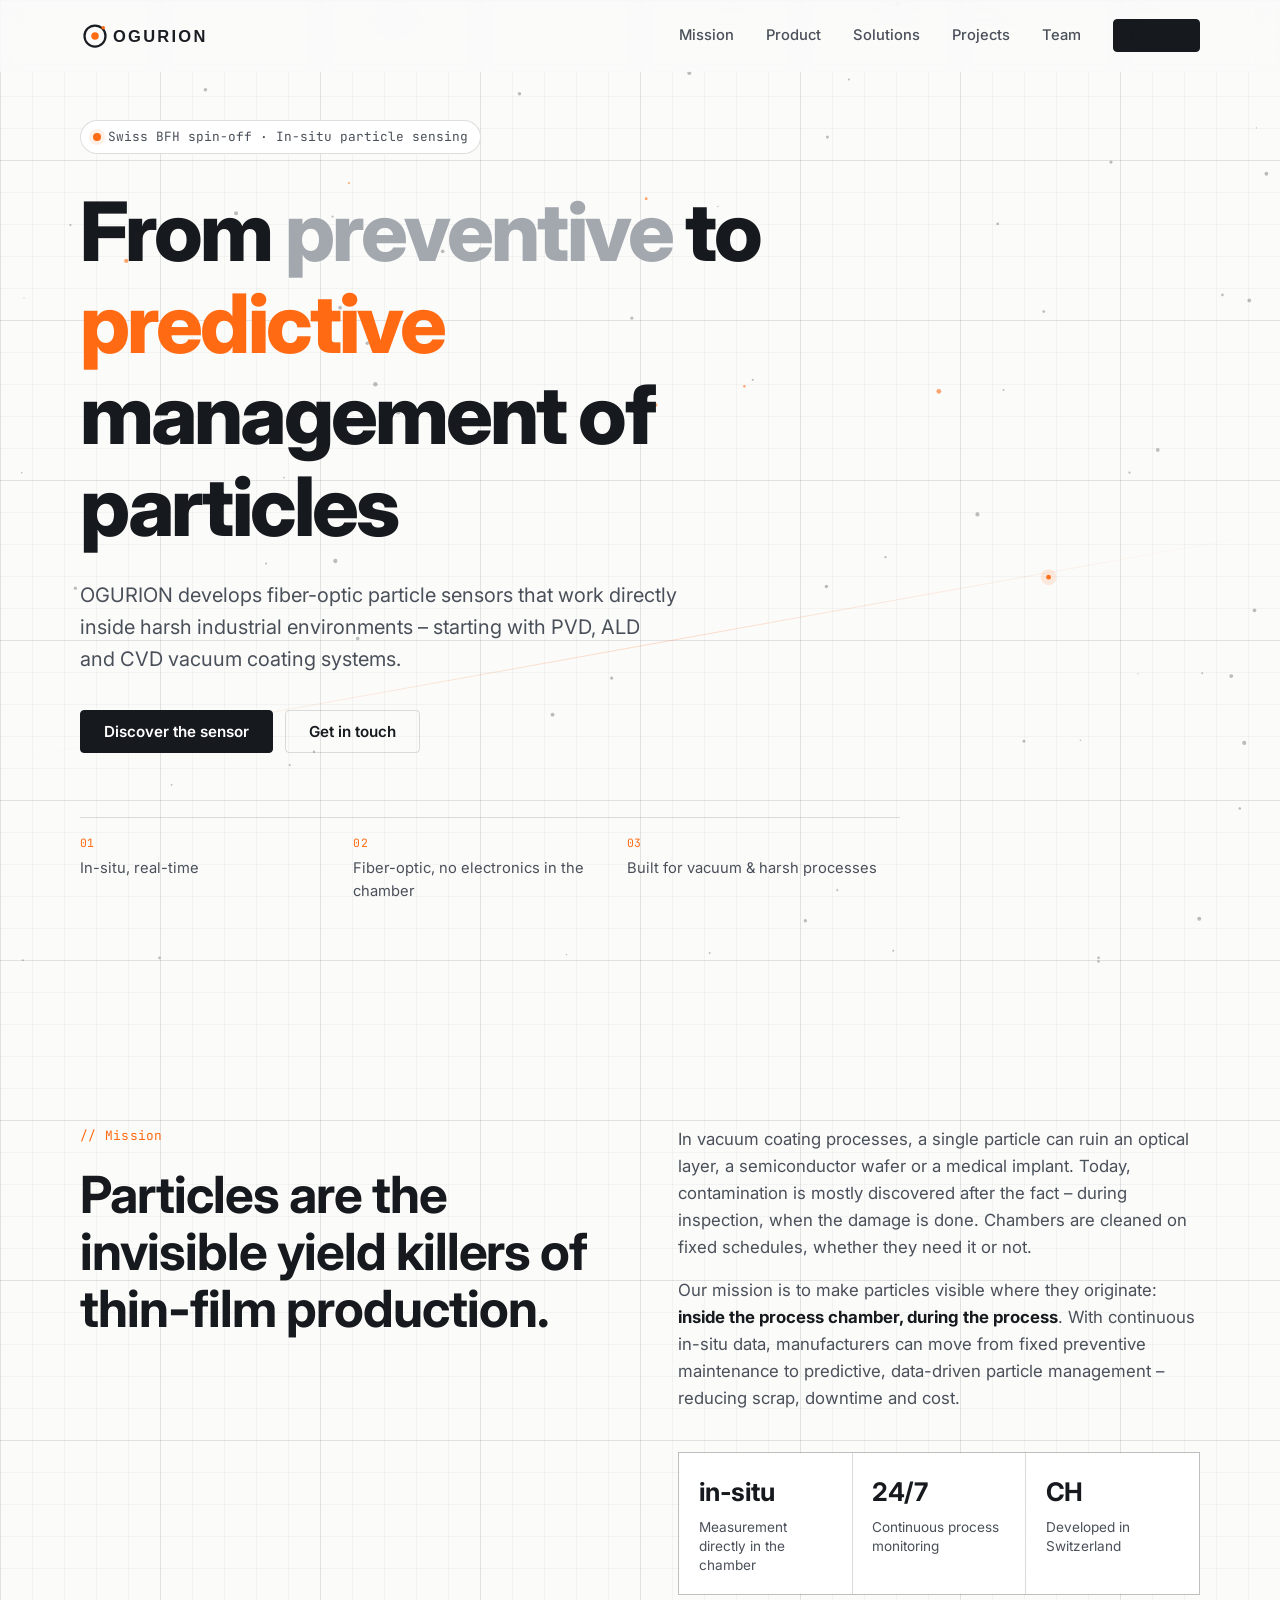
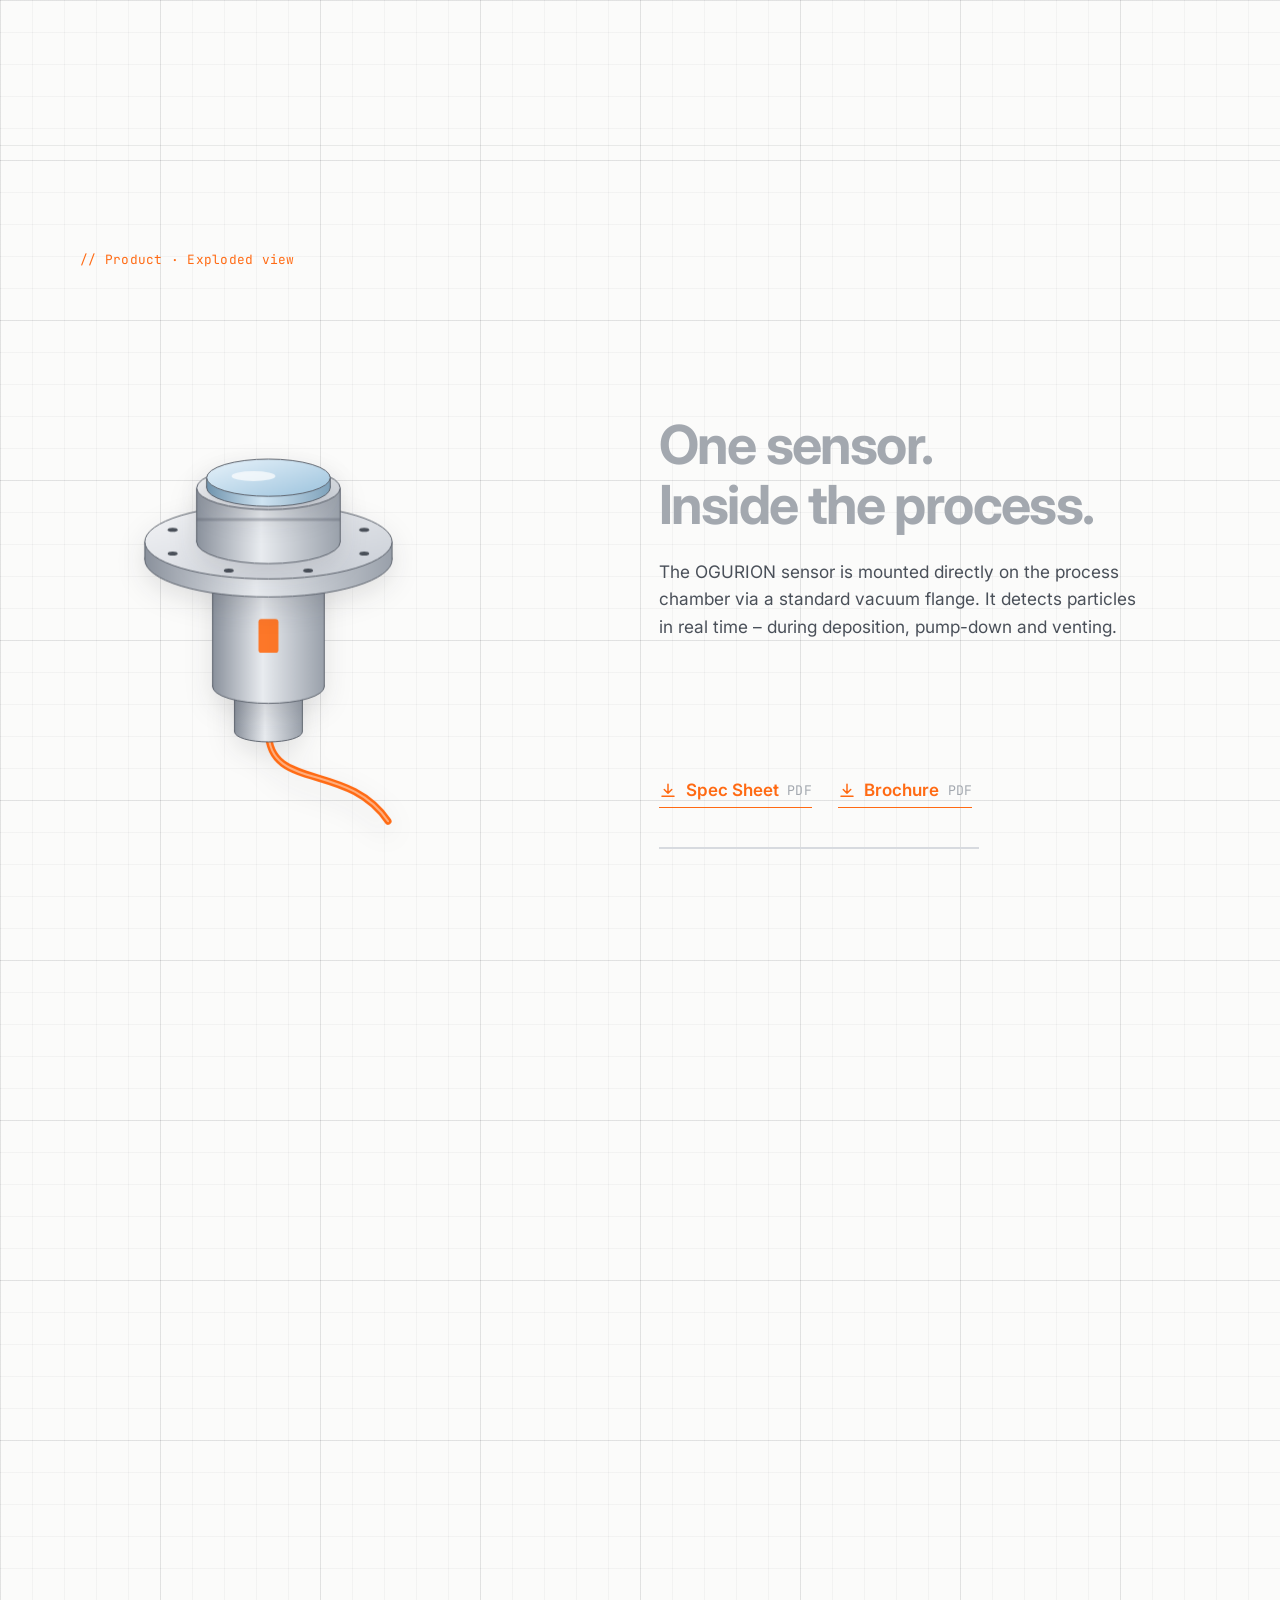
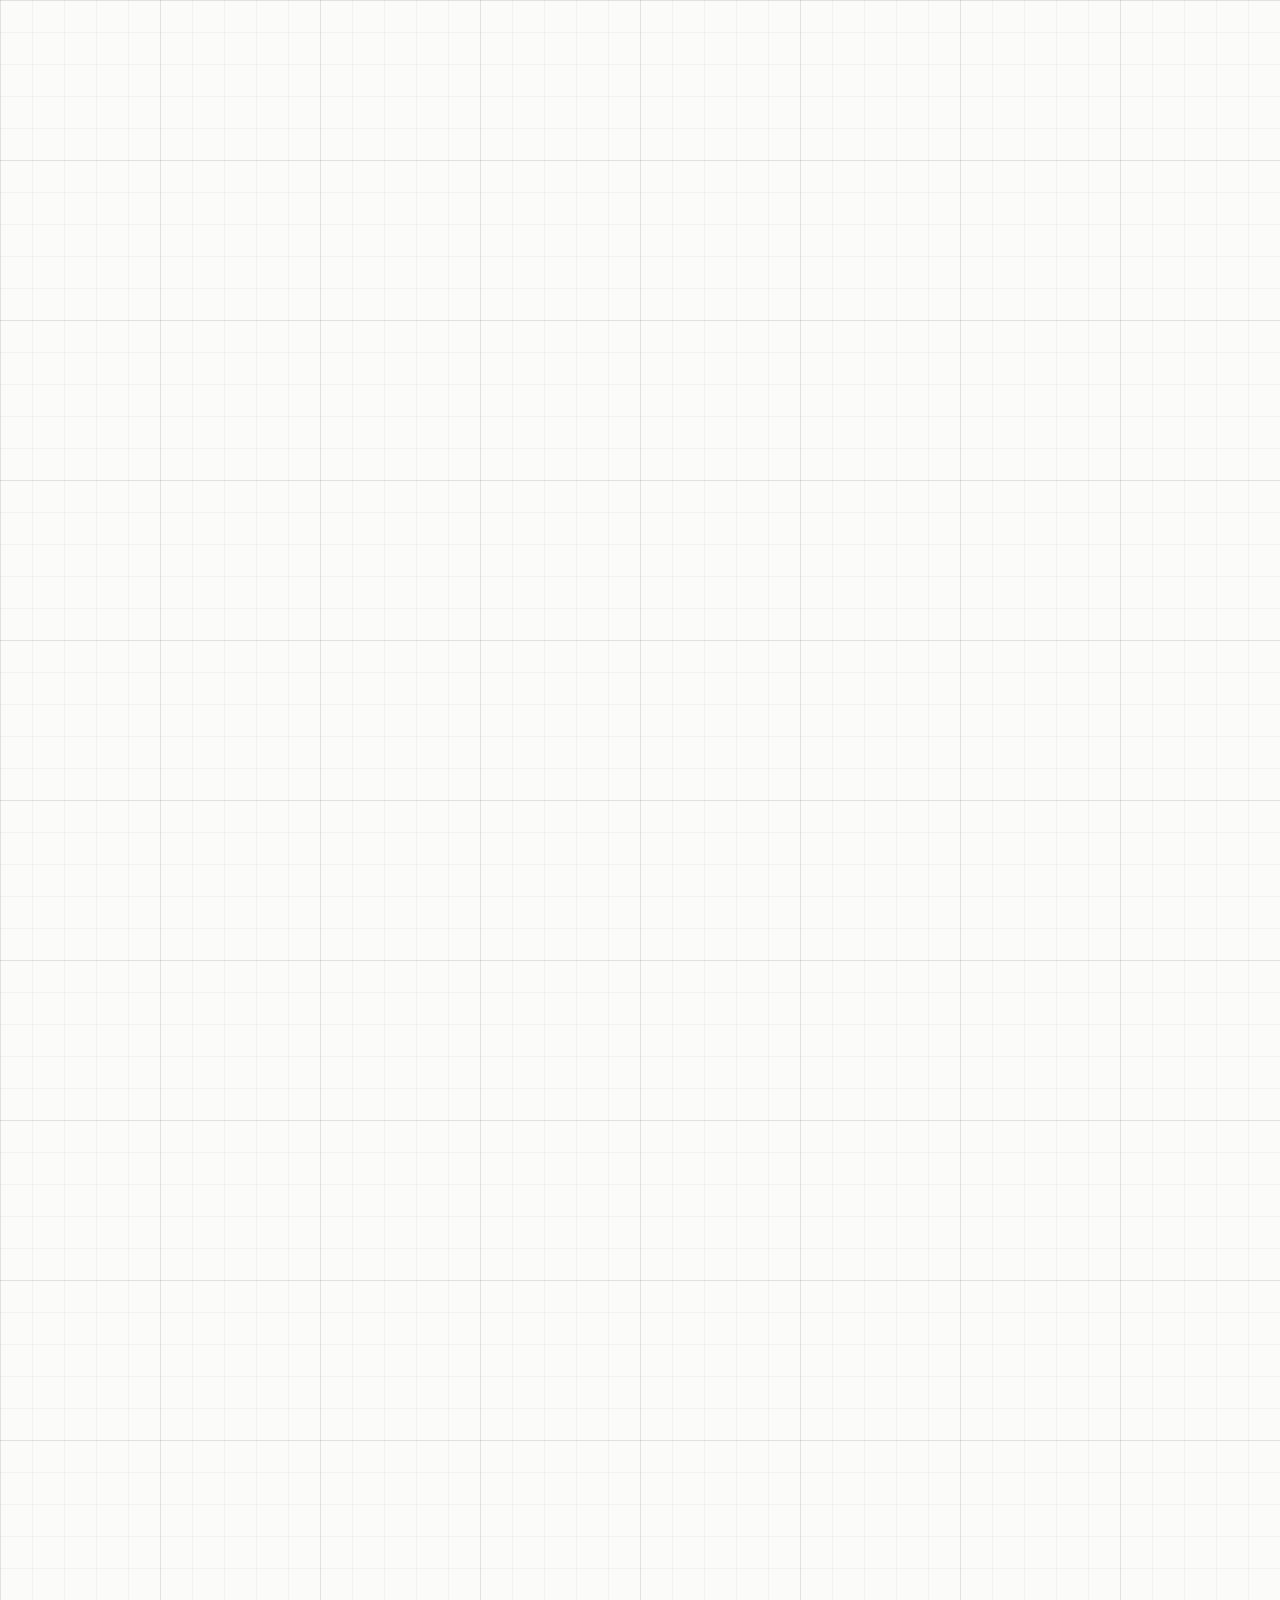
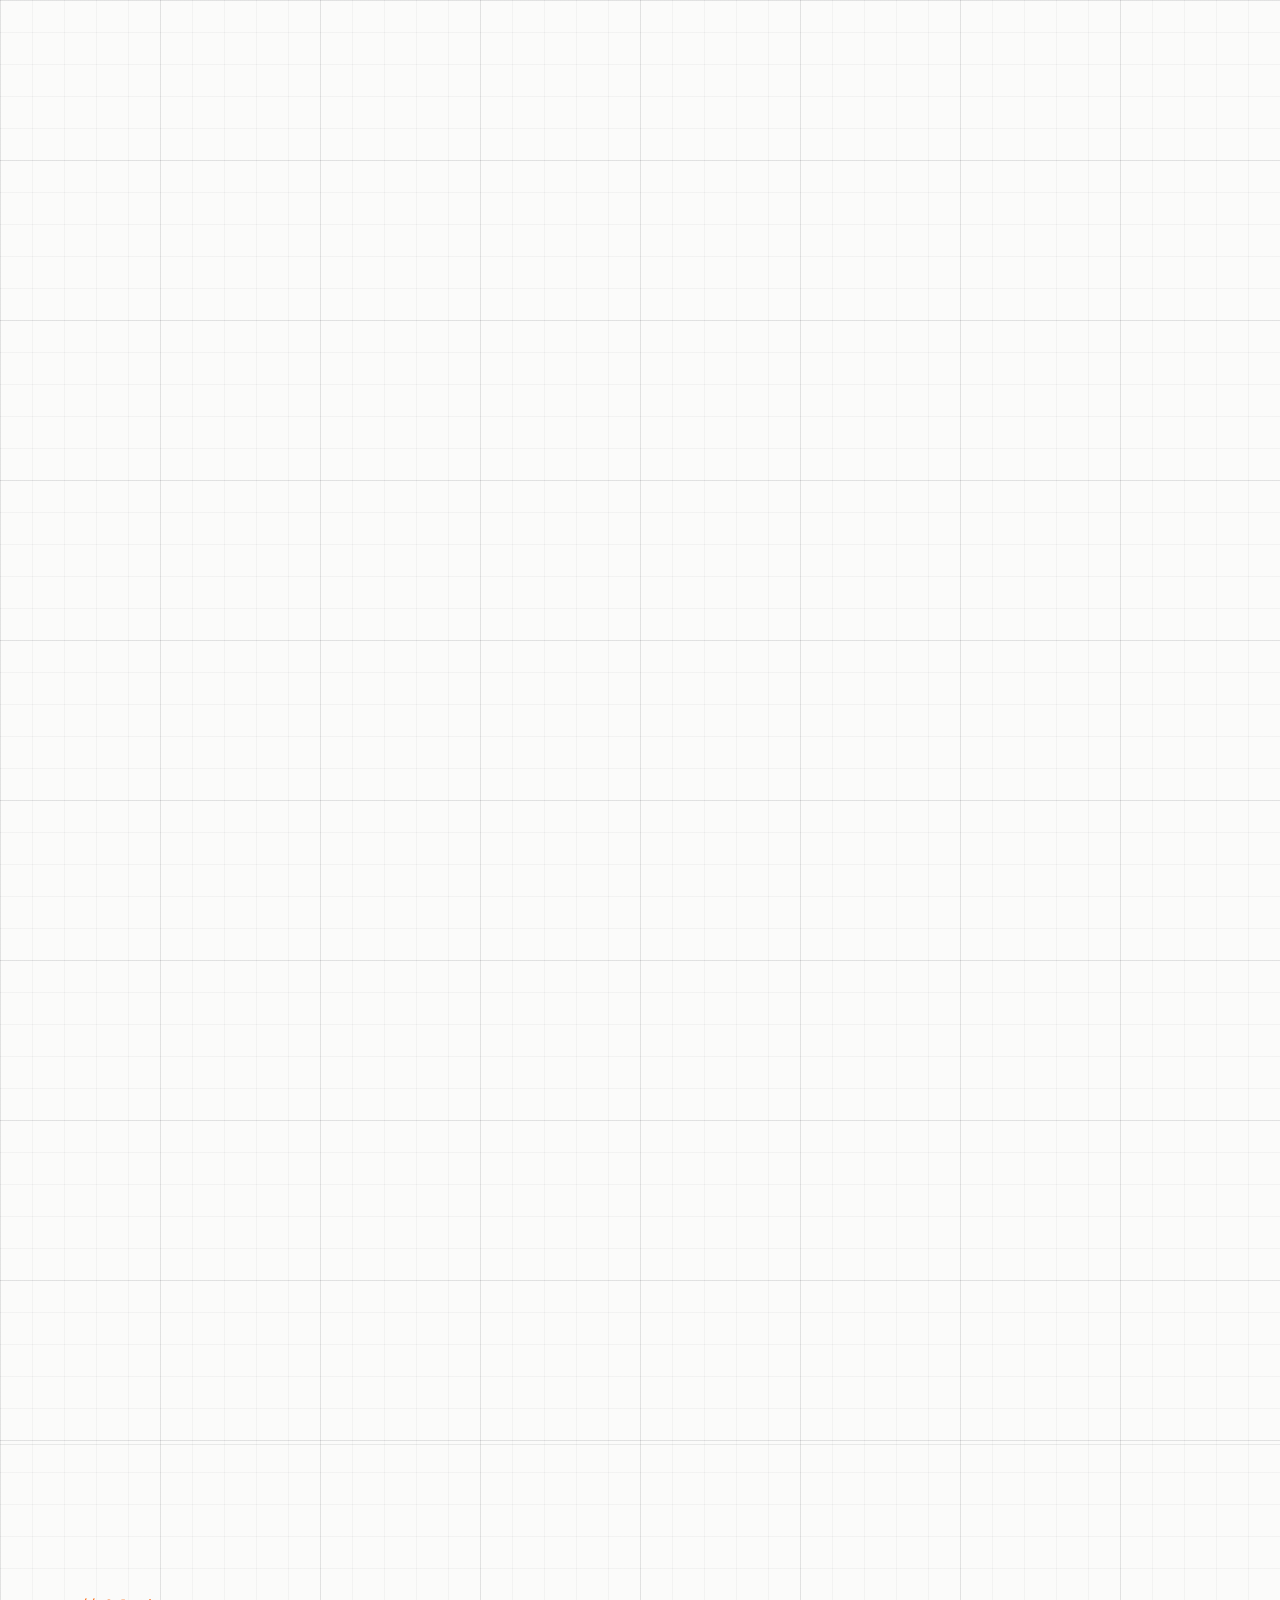
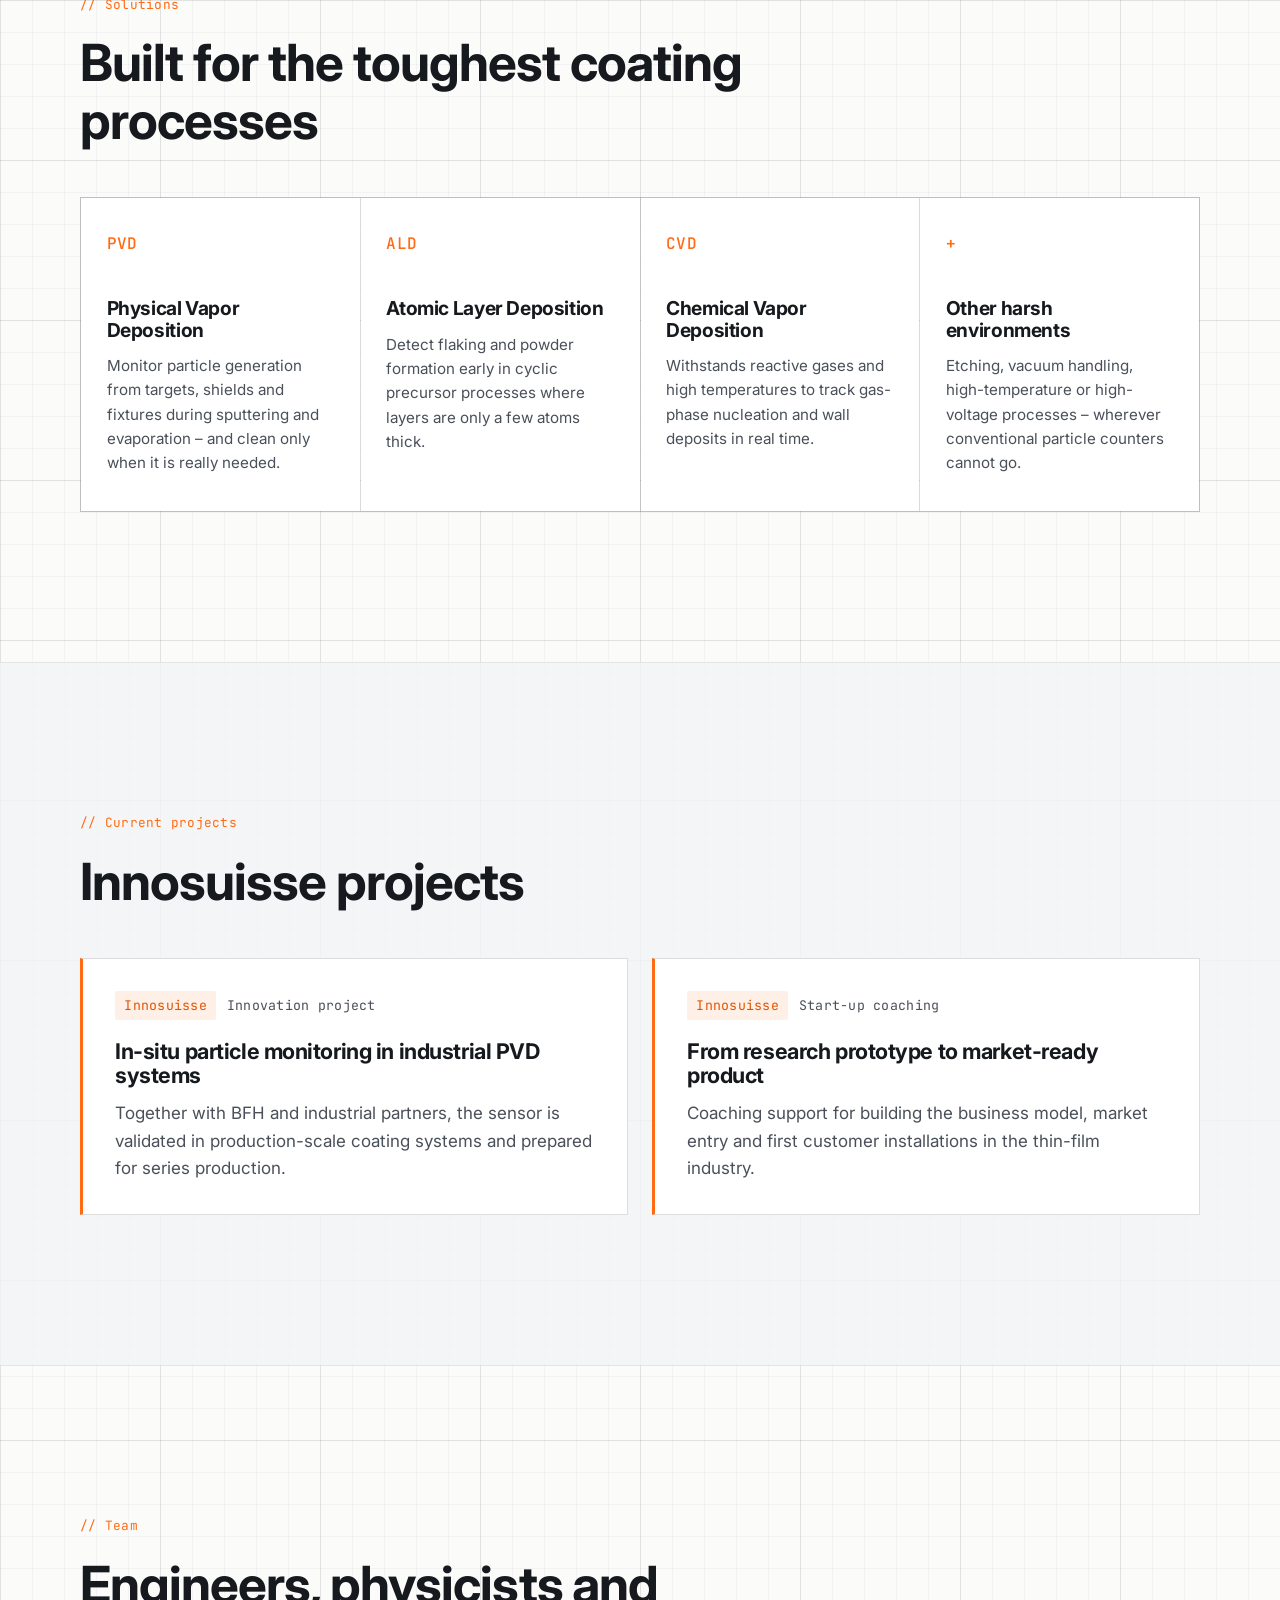
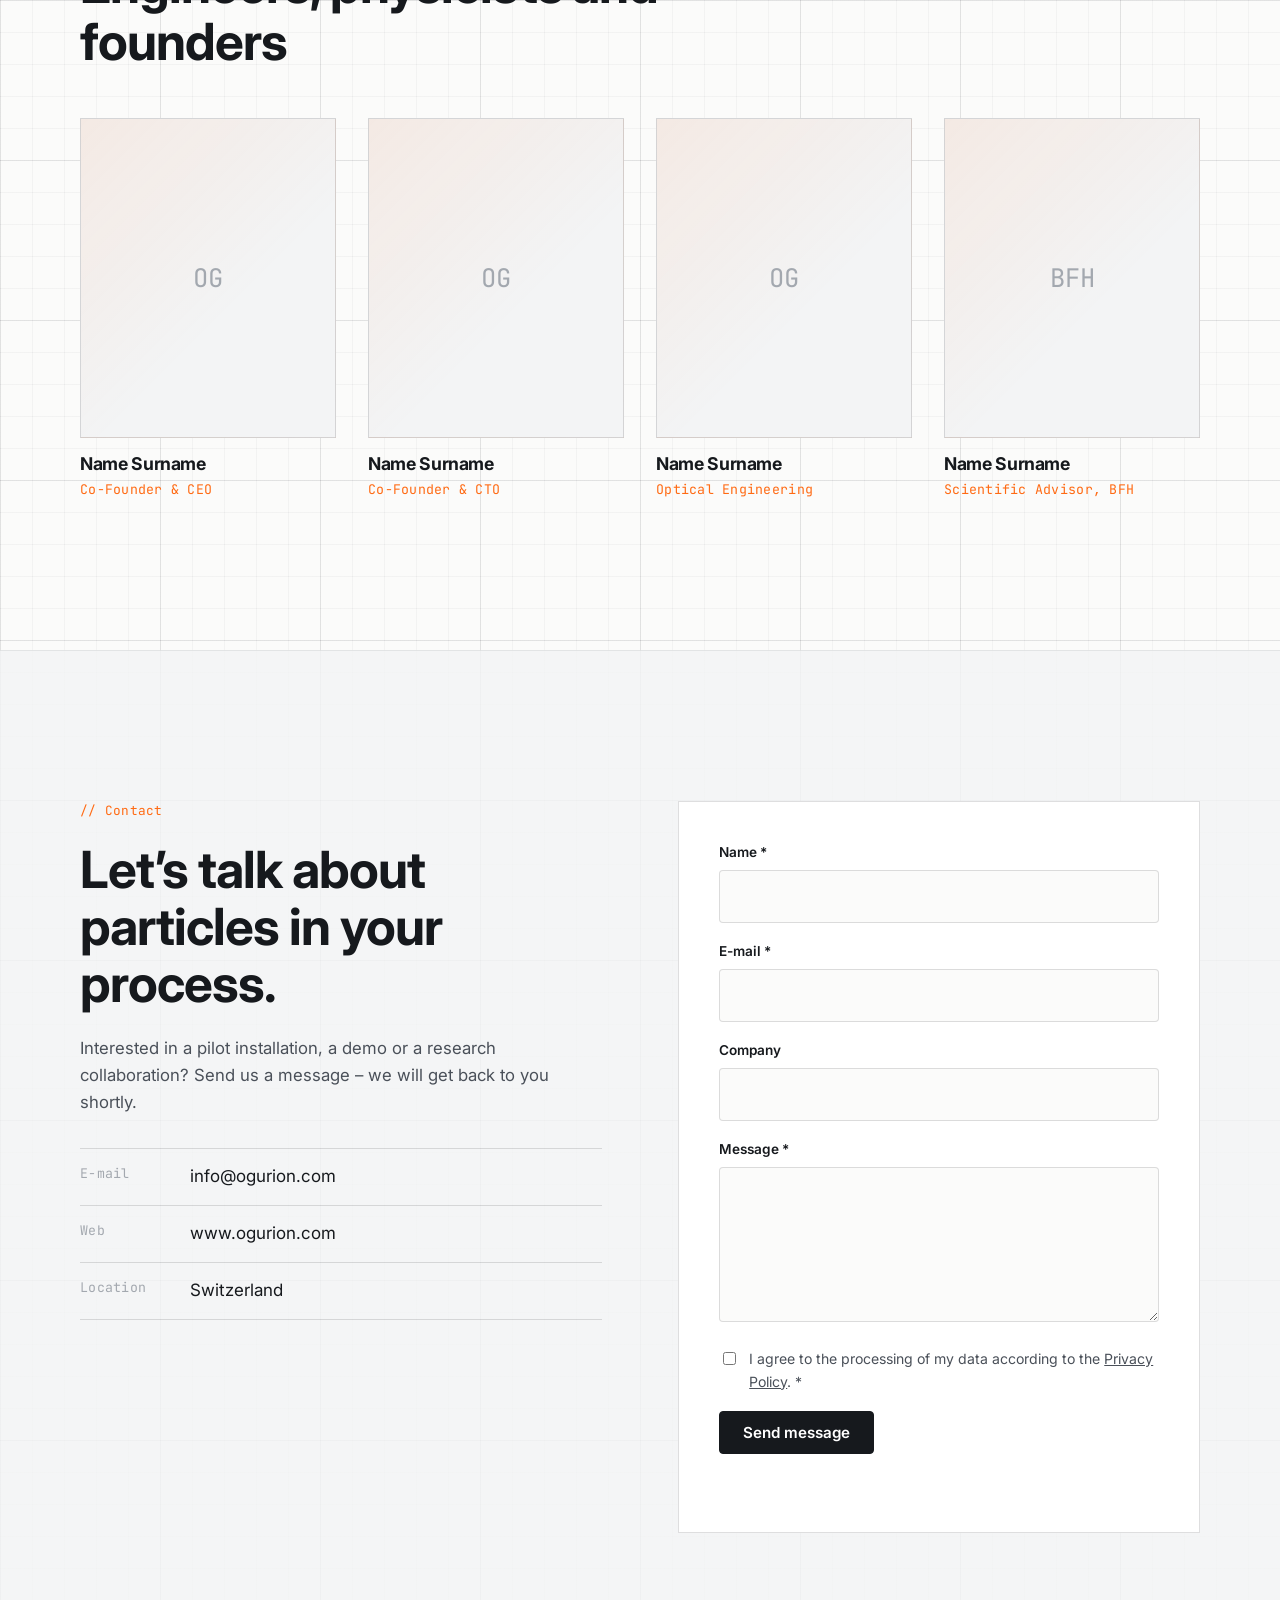
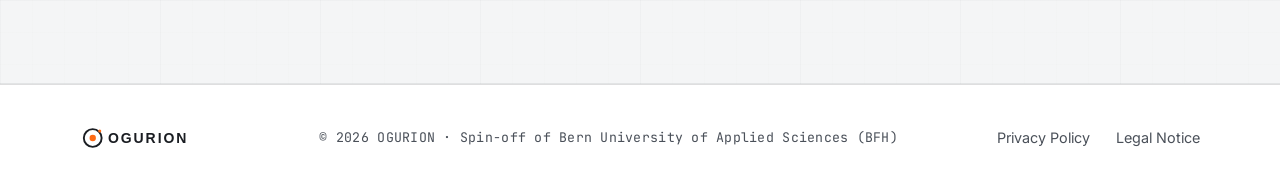
==== index.html @ 42be50ed "Build OGURION one-page website Static HTML/CSS/JS site with hero, mission, scroll-driven exploded pr" ====
<!DOCTYPE html>
<html lang="en">
<head>
  <meta charset="UTF-8">
  <meta name="viewport" content="width=device-width, initial-scale=1">
  <title>OGURION – In-situ particle sensors for harsh industrial environments</title>
  <meta name="description" content="OGURION is a Swiss BFH spin-off developing fiber-optic in-situ particle sensors for PVD, ALD and CVD vacuum coating systems.">
  <link rel="icon" href="images/logo.svg" type="image/svg+xml">
  <link rel="preconnect" href="https://fonts.googleapis.com">
  <link rel="preconnect" href="https://fonts.gstatic.com" crossorigin>
  <link href="https://fonts.googleapis.com/css2?family=Inter:wght@300;400;500;600;700;800&family=JetBrains+Mono:wght@400;500&display=swap" rel="stylesheet">
  <link rel="stylesheet" href="styles.css">
</head>
<body>

  <!-- ===== Header ===== -->
  <header class="site-header" id="top">
    <div class="container header-inner">
      <a href="#top" class="logo" aria-label="OGURION home">
        <img src="images/logo.svg" alt="OGURION" width="176" height="32">
      </a>
      <button class="nav-toggle" aria-label="Open menu" aria-expanded="false" aria-controls="site-nav">
        <span></span><span></span>
      </button>
      <nav class="site-nav" id="site-nav">
        <a href="#mission">Mission</a>
        <a href="#product">Product</a>
        <a href="#solutions">Solutions</a>
        <a href="#projects">Projects</a>
        <a href="#team">Team</a>
        <a href="#contact" class="btn btn-small">Contact</a>
      </nav>
    </div>
  </header>

  <main>

    <!-- ===== Hero ===== -->
    <section class="hero">
      <canvas class="hero-particles" aria-hidden="true"></canvas>
      <div class="container hero-inner">
        <p class="eyebrow"><span class="dot"></span> Swiss BFH spin-off · In-situ particle sensing</p>
        <h1>From <span class="muted">preventive</span> to <span class="accent">predictive</span> management of particles</h1>
        <p class="lead">OGURION develops fiber-optic particle sensors that work directly inside harsh industrial environments – starting with PVD, ALD and CVD vacuum coating systems.</p>
        <div class="hero-actions">
          <a href="#product" class="btn">Discover the sensor</a>
          <a href="#contact" class="btn btn-ghost">Get in touch</a>
        </div>
        <ul class="hero-facts">
          <li><span class="mono">01</span> In-situ, real-time</li>
          <li><span class="mono">02</span> Fiber-optic, no electronics in the chamber</li>
          <li><span class="mono">03</span> Built for vacuum &amp; harsh processes</li>
        </ul>
      </div>
    </section>

    <!-- ===== Mission ===== -->
    <section class="section" id="mission">
      <div class="container grid-2">
        <div>
          <p class="section-tag mono">// Mission</p>
          <h2>Particles are the invisible yield killers of thin-film production.</h2>
        </div>
        <div class="prose">
          <p>In vacuum coating processes, a single particle can ruin an optical layer, a semiconductor wafer or a medical implant. Today, contamination is mostly discovered after the fact – during inspection, when the damage is done. Chambers are cleaned on fixed schedules, whether they need it or not.</p>
          <p>Our mission is to make particles visible where they originate: <strong>inside the process chamber, during the process</strong>. With continuous in-situ data, manufacturers can move from fixed preventive maintenance to predictive, data-driven particle management – reducing scrap, downtime and cost.</p>
          <div class="stat-row">
            <div class="stat"><span class="stat-num">in-situ</span><span class="stat-label">Measurement directly in the chamber</span></div>
            <div class="stat"><span class="stat-num">24/7</span><span class="stat-label">Continuous process monitoring</span></div>
            <div class="stat"><span class="stat-num">CH</span><span class="stat-label">Developed in Switzerland</span></div>
          </div>
        </div>
      </div>
    </section>

    <!-- ===== Product / Exploded view ===== -->
    <section class="product" id="product" aria-label="Product">
      <div class="product-sticky">
        <div class="container product-inner">

          <!-- Left: exploded view -->
          <div class="explode" aria-hidden="false">
            <p class="section-tag mono">// Product · Exploded view</p>
            <div class="explode-stage">
              <!--
                Each part: replace src with your CAD rendering (transparent PNG/SVG, same width recommended).
                data-overlap: how much the part overlaps the part above when assembled (fraction of image width).
                data-label-x: where the label line starts (fraction of image width, i.e. right edge of the visible part).
              -->
              <figure class="part" data-overlap="0" data-label-x="0.74">
                <img src="images/sensor-01-window.svg" alt="Sapphire protective window">
                <figcaption class="part-label"><span class="mono">01</span> Sapphire window</figcaption>
              </figure>
              <figure class="part" data-overlap="0.173" data-label-x="0.78">
                <img src="images/sensor-02-optical-head.svg" alt="Optical measuring head">
                <figcaption class="part-label"><span class="mono">02</span> Optical head</figcaption>
              </figure>
              <figure class="part" data-overlap="0.237" data-label-x="0.94">
                <img src="images/sensor-03-flange.svg" alt="Vacuum flange">
                <figcaption class="part-label"><span class="mono">03</span> Vacuum flange</figcaption>
              </figure>
              <figure class="part" data-overlap="0.22" data-label-x="0.72">
                <img src="images/sensor-04-body.svg" alt="Sensor body">
                <figcaption class="part-label"><span class="mono">04</span> Sensor body</figcaption>
              </figure>
              <figure class="part" data-overlap="0.13" data-label-x="0.66">
                <img src="images/sensor-05-fiber.svg" alt="Fiber-optic connector and cable">
                <figcaption class="part-label"><span class="mono">05</span> Fiber connector</figcaption>
              </figure>
            </div>
          </div>

          <!-- Right: explanatory steps -->
          <div class="product-text">
            <div class="steps">
              <article class="step is-active">
                <h3>One sensor.<br>Inside the process.</h3>
                <p>The OGURION sensor is mounted directly on the process chamber via a standard vacuum flange. It detects particles in real time – during deposition, pump-down and venting.</p>
              </article>
              <article class="step">
                <h3>Optical head &amp; sapphire window</h3>
                <p>A robust sapphire window protects the optics against coating, heat and aggressive process gases. The optical head defines the measurement volume in the chamber.</p>
              </article>
              <article class="step">
                <h3>Vacuum-ready flange</h3>
                <p>Standard flange interfaces allow retrofitting into existing PVD, ALD and CVD systems without changing the chamber design.</p>
              </article>
              <article class="step">
                <h3>Glass fiber instead of electronics</h3>
                <p>Light is guided through optical fibers – no electronics in the chamber. The sensor is immune to plasma, RF fields and high temperatures.</p>
              </article>
              <article class="step">
                <h3>Data for predictive maintenance</h3>
                <p>The evaluation unit outside the chamber turns optical signals into particle counts and trends – the basis for predictive cleaning and maintenance.</p>
              </article>
            </div>
            <div class="downloads">
              <a href="docs/OGURION_Spec_Sheet.pdf" class="download" download>
                <svg viewBox="0 0 24 24" aria-hidden="true"><path d="M12 3v12m0 0l-5-5m5 5l5-5M4 19h16"/></svg>
                Spec Sheet <span class="mono">PDF</span>
              </a>
              <a href="docs/OGURION_Brochure.pdf" class="download" download>
                <svg viewBox="0 0 24 24" aria-hidden="true"><path d="M12 3v12m0 0l-5-5m5 5l5-5M4 19h16"/></svg>
                Brochure <span class="mono">PDF</span>
              </a>
            </div>
            <div class="progress" aria-hidden="true"><span class="progress-bar"></span></div>
          </div>

        </div>
      </div>
    </section>

    <!-- ===== Solutions ===== -->
    <section class="section" id="solutions">
      <div class="container">
        <p class="section-tag mono">// Solutions</p>
        <h2 class="section-title">Built for the toughest coating processes</h2>
        <div class="cards">
          <article class="card">
            <span class="card-code mono">PVD</span>
            <h3>Physical Vapor Deposition</h3>
            <p>Monitor particle generation from targets, shields and fixtures during sputtering and evaporation – and clean only when it is really needed.</p>
          </article>
          <article class="card">
            <span class="card-code mono">ALD</span>
            <h3>Atomic Layer Deposition</h3>
            <p>Detect flaking and powder formation early in cyclic precursor processes where layers are only a few atoms thick.</p>
          </article>
          <article class="card">
            <span class="card-code mono">CVD</span>
            <h3>Chemical Vapor Deposition</h3>
            <p>Withstands reactive gases and high temperatures to track gas-phase nucleation and wall deposits in real time.</p>
          </article>
          <article class="card">
            <span class="card-code mono">+</span>
            <h3>Other harsh environments</h3>
            <p>Etching, vacuum handling, high-temperature or high-voltage processes – wherever conventional particle counters cannot go.</p>
          </article>
        </div>
      </div>
    </section>

    <!-- ===== Projects ===== -->
    <section class="section section-alt" id="projects">
      <div class="container">
        <p class="section-tag mono">// Current projects</p>
        <h2 class="section-title">Innosuisse projects</h2>
        <div class="projects">
          <article class="project">
            <div class="project-meta mono"><span class="badge">Innosuisse</span> Innovation project</div>
            <h3>In-situ particle monitoring in industrial PVD systems</h3>
            <p>Together with BFH and industrial partners, the sensor is validated in production-scale coating systems and prepared for series production.</p>
          </article>
          <article class="project">
            <div class="project-meta mono"><span class="badge">Innosuisse</span> Start-up coaching</div>
            <h3>From research prototype to market-ready product</h3>
            <p>Coaching support for building the business model, market entry and first customer installations in the thin-film industry.</p>
          </article>
        </div>
      </div>
    </section>

    <!-- ===== Team ===== -->
    <section class="section" id="team">
      <div class="container">
        <p class="section-tag mono">// Team</p>
        <h2 class="section-title">Engineers, physicists and founders</h2>
        <div class="team">
          <!-- Replace names, roles and photos (e.g. images/team-1.jpg) -->
          <article class="member">
            <div class="avatar"><span>OG</span></div>
            <h3>Name Surname</h3>
            <p class="role mono">Co-Founder &amp; CEO</p>
          </article>
          <article class="member">
            <div class="avatar"><span>OG</span></div>
            <h3>Name Surname</h3>
            <p class="role mono">Co-Founder &amp; CTO</p>
          </article>
          <article class="member">
            <div class="avatar"><span>OG</span></div>
            <h3>Name Surname</h3>
            <p class="role mono">Optical Engineering</p>
          </article>
          <article class="member">
            <div class="avatar"><span>BFH</span></div>
            <h3>Name Surname</h3>
            <p class="role mono">Scientific Advisor, BFH</p>
          </article>
        </div>
      </div>
    </section>

    <!-- ===== Contact ===== -->
    <section class="section section-alt" id="contact">
      <div class="container grid-2">
        <div>
          <p class="section-tag mono">// Contact</p>
          <h2>Let’s talk about particles in your process.</h2>
          <p class="prose">Interested in a pilot installation, a demo or a research collaboration? Send us a message – we will get back to you shortly.</p>
          <ul class="contact-list">
            <li><span class="mono">E-mail</span><a href="mailto:info@ogurion.com">info@ogurion.com</a></li>
            <li><span class="mono">Web</span><a href="https://www.ogurion.com">www.ogurion.com</a></li>
            <li><span class="mono">Location</span>Switzerland</li>
          </ul>
        </div>
        <form class="contact-form" id="contact-form" novalidate>
          <div class="field">
            <label for="name">Name *</label>
            <input id="name" name="name" type="text" autocomplete="name" required>
          </div>
          <div class="field">
            <label for="email">E-mail *</label>
            <input id="email" name="email" type="email" autocomplete="email" required>
          </div>
          <div class="field">
            <label for="company">Company</label>
            <input id="company" name="company" type="text" autocomplete="organization">
          </div>
          <div class="field">
            <label for="message">Message *</label>
            <textarea id="message" name="message" rows="5" required></textarea>
          </div>
          <label class="check">
            <input type="checkbox" name="privacy" required>
            <span>I agree to the processing of my data according to the <a href="privacy.html">Privacy Policy</a>. *</span>
          </label>
          <button type="submit" class="btn">Send message</button>
          <p class="form-status" role="status" aria-live="polite"></p>
        </form>
      </div>
    </section>

  </main>

  <!-- ===== Footer ===== -->
  <footer class="site-footer">
    <div class="container footer-inner">
      <img src="images/logo.svg" alt="OGURION" width="140" height="26">
      <p class="mono">© <span id="year"></span> OGURION · Spin-off of Bern University of Applied Sciences (BFH)</p>
      <nav>
        <a href="privacy.html">Privacy Policy</a>
        <a href="legal.html">Legal Notice</a>
      </nav>
    </div>
  </footer>

  <script src="script.js"></script>
</body>
</html>
---- styles.css ----
/* ==========================================================
   OGURION – styles
   ========================================================== */

:root {
  --bg: #fbfbfa;
  --bg-alt: #f3f4f5;
  --surface: #ffffff;
  --ink: #16191d;
  --ink-soft: #4a5059;
  --gray: #a3a8af;
  --gray-light: #d7dadf;
  --line: rgba(22, 25, 29, 0.08);
  --line-strong: rgba(22, 25, 29, 0.14);
  --accent: #ff6a13;
  --accent-dark: #e05500;
  --accent-soft: rgba(255, 106, 19, 0.1);

  --font: "Inter", system-ui, -apple-system, "Segoe UI", Helvetica, Arial, sans-serif;
  --mono: "JetBrains Mono", ui-monospace, SFMono-Regular, Menlo, monospace;

  --container: 1200px;
  --gutter: clamp(16px, 4vw, 40px);
  --header-h: 72px;
  --radius: 4px;
}

*, *::before, *::after { box-sizing: border-box; }

html { scroll-behavior: smooth; scroll-padding-top: var(--header-h); }

body {
  margin: 0;
  font-family: var(--font);
  font-size: 17px;
  line-height: 1.6;
  color: var(--ink);
  background-color: var(--bg);
  /* fine technical grid */
  background-image:
    linear-gradient(var(--line) 1px, transparent 1px),
    linear-gradient(90deg, var(--line) 1px, transparent 1px),
    linear-gradient(rgba(22,25,29,.035) 1px, transparent 1px),
    linear-gradient(90deg, rgba(22,25,29,.035) 1px, transparent 1px);
  background-size: 160px 160px, 160px 160px, 32px 32px, 32px 32px;
  -webkit-font-smoothing: antialiased;
  overflow-x: hidden;
}

img { max-width: 100%; display: block; }
a { color: inherit; }
h1, h2, h3 { margin: 0; line-height: 1.12; letter-spacing: -0.02em; }
p { margin: 0 0 1em; }

.container {
  width: 100%;
  max-width: var(--container);
  margin: 0 auto;
  padding: 0 var(--gutter);
}

.mono { font-family: var(--mono); font-size: 0.78em; letter-spacing: 0.02em; }
.muted { color: var(--gray); }
.accent { color: var(--accent); }

/* ---------- Buttons ---------- */
.btn {
  display: inline-flex;
  align-items: center;
  gap: .5em;
  padding: .85em 1.5em;
  background: var(--ink);
  color: #fff;
  border: 1px solid var(--ink);
  border-radius: var(--radius);
  font: 600 .95rem/1 var(--font);
  text-decoration: none;
  cursor: pointer;
  transition: background .2s, border-color .2s, color .2s, transform .2s;
}
.btn:hover { background: var(--accent); border-color: var(--accent); }
.btn:active { transform: translateY(1px); }
.btn-ghost { background: transparent; color: var(--ink); border-color: var(--line-strong); }
.btn-ghost:hover { background: transparent; color: var(--accent); border-color: var(--accent); }
.btn-small { padding: .6em 1.1em; font-size: .88rem; }

/* ---------- Header ---------- */
.site-header {
  position: fixed;
  inset: 0 0 auto 0;
  height: var(--header-h);
  z-index: 50;
  background: rgba(251, 251, 250, .82);
  backdrop-filter: blur(10px);
  -webkit-backdrop-filter: blur(10px);
  border-bottom: 1px solid transparent;
  transition: border-color .3s;
}
.site-header.scrolled { border-bottom-color: var(--line-strong); }
.header-inner { height: 100%; display: flex; align-items: center; justify-content: space-between; }
.logo img { height: 30px; width: auto; }

.site-nav { display: flex; align-items: center; gap: 2rem; }
.site-nav a:not(.btn) {
  text-decoration: none;
  font-size: .92rem;
  font-weight: 500;
  color: var(--ink-soft);
  position: relative;
}
.site-nav a:not(.btn)::after {
  content: "";
  position: absolute; left: 0; bottom: -4px;
  width: 100%; height: 2px;
  background: var(--accent);
  transform: scaleX(0); transform-origin: left;
  transition: transform .25s;
}
.site-nav a:not(.btn):hover, .site-nav a.active { color: var(--ink); }
.site-nav a:not(.btn):hover::after, .site-nav a.active::after { transform: scaleX(1); }

.nav-toggle {
  display: none;
  width: 44px; height: 44px;
  background: none; border: 0; cursor: pointer;
  position: relative;
}
.nav-toggle span {
  position: absolute; left: 11px; right: 11px; height: 2px; background: var(--ink);
  transition: transform .25s, top .25s;
}
.nav-toggle span:first-child { top: 17px; }
.nav-toggle span:last-child { top: 25px; }
.nav-toggle[aria-expanded="true"] span:first-child { top: 21px; transform: rotate(45deg); }
.nav-toggle[aria-expanded="true"] span:last-child { top: 21px; transform: rotate(-45deg); }

/* ---------- Hero ---------- */
.hero {
  position: relative;
  min-height: 100vh;
  min-height: 100svh;
  display: flex;
  align-items: center;
  padding: calc(var(--header-h) + 48px) 0 72px;
  overflow: hidden;
}
.hero-particles { position: absolute; inset: 0; width: 100%; height: 100%; }
.hero-inner { position: relative; }
.eyebrow {
  display: inline-flex; align-items: center; gap: .6em;
  font-family: var(--mono); font-size: .8rem; color: var(--ink-soft);
  padding: .45em .9em; border: 1px solid var(--line-strong); border-radius: 99px;
  background: var(--surface);
  margin-bottom: 2rem;
}
.dot { width: 8px; height: 8px; border-radius: 50%; background: var(--accent); box-shadow: 0 0 0 4px var(--accent-soft); }
.hero h1 {
  font-size: clamp(2.4rem, 6.4vw, 5.4rem);
  font-weight: 800;
  max-width: 15ch;
  letter-spacing: -0.035em;
}
.lead {
  font-size: clamp(1.05rem, 1.6vw, 1.25rem);
  color: var(--ink-soft);
  max-width: 46ch;
  margin: 1.6rem 0 2.2rem;
}
.hero-actions { display: flex; flex-wrap: wrap; gap: .8rem; }
.hero-facts {
  list-style: none; padding: 0; margin: 4rem 0 0;
  display: grid; grid-template-columns: repeat(3, minmax(0, 1fr));
  max-width: 820px;
  border-top: 1px solid var(--line-strong);
}
.hero-facts li {
  padding: 1rem 1.2rem 0 0;
  font-size: .92rem; color: var(--ink-soft);
}
.hero-facts .mono { display: block; color: var(--accent); margin-bottom: .3rem; }

/* ---------- Sections ---------- */
.section { padding: clamp(80px, 12vw, 150px) 0; position: relative; }
.section-alt { background: rgba(243, 244, 245, .78); border-block: 1px solid var(--line); }
.section-tag { color: var(--accent); margin: 0 0 1.2rem; font-size: .8rem; }
.section-title { font-size: clamp(2rem, 4vw, 3.2rem); font-weight: 700; max-width: 22ch; margin-bottom: 3rem; }
.section h2 { font-size: clamp(2rem, 4vw, 3.2rem); font-weight: 700; }

.grid-2 { display: grid; grid-template-columns: 1fr 1fr; gap: clamp(32px, 6vw, 96px); align-items: start; }
.prose { color: var(--ink-soft); font-size: 1.05rem; }
h2 + .prose { margin-top: 1.4rem; }
.prose strong { color: var(--ink); }

.stat-row { display: grid; grid-template-columns: repeat(3, 1fr); gap: 1px; background: var(--line-strong); border: 1px solid var(--line-strong); margin-top: 2.5rem; }
.stat { background: var(--surface); padding: 1.2rem; }
.stat-num { display: block; font-size: 1.6rem; font-weight: 700; color: var(--ink); letter-spacing: -0.02em; }
.stat-label { font-size: .85rem; color: var(--ink-soft); line-height: 1.4; display: block; margin-top: .3rem; }

/* ---------- Product / exploded view ---------- */
.product {
  position: relative;
  height: 500vh;               /* scroll distance for the animation */
  border-block: 1px solid var(--line);
}
.product-sticky {
  position: sticky;
  top: 0;
  height: 100vh;
  height: 100svh;
  padding-top: var(--header-h);
  overflow: hidden;
}
.product-inner {
  height: 100%;
  display: grid;
  grid-template-columns: minmax(0, 1fr) minmax(0, 1.05fr);
  gap: clamp(24px, 5vw, 80px);
  align-items: center;
}

.explode { height: 100%; display: flex; flex-direction: column; padding: 32px 0; }
.explode .section-tag { margin-bottom: .5rem; }
.explode-stage {
  position: relative;
  flex: 1;
  min-height: 0;
}
.part {
  position: absolute;
  left: 0;
  top: 0;
  width: 58%;
  margin: 0;
  will-change: transform;
}
.part img { width: 100%; height: auto; filter: drop-shadow(0 10px 14px rgba(22, 25, 29, .12)); }

.part-label {
  position: absolute;
  left: 92%;
  top: 50%;
  display: flex;
  align-items: center;
  gap: .5em;
  white-space: nowrap;
  font-size: .85rem;
  font-weight: 500;
  color: var(--ink);
  opacity: 0;
  transform: translate(8px, -50%);
  transition: opacity .3s, transform .3s, color .3s;
  pointer-events: none;
}
.part-label::before {
  content: "";
  width: clamp(24px, 4vw, 56px);
  height: 1px;
  background: var(--ink-soft);
  order: -1;
}
.part-label .mono { color: var(--gray); }
.part.labels-on .part-label { opacity: 1; transform: translate(0, -50%); }
.part.is-current .part-label { color: var(--accent); }
.part.is-current .part-label::before { background: var(--accent); }
.part.is-current .part-label .mono { color: var(--accent); }

.product-text { position: relative; display: flex; flex-direction: column; justify-content: center; height: 100%; padding: 32px 0; }
.steps { position: relative; min-height: 340px; }
.step {
  position: absolute;
  inset: 0 0 auto 0;
  opacity: 0;
  transform: translateY(24px);
  transition: opacity .5s ease, transform .5s ease;
  pointer-events: none;
}
.step.is-active { opacity: 1; transform: none; pointer-events: auto; }
.step.is-past { transform: translateY(-24px); }
.step h3 {
  font-size: clamp(2rem, 4.2vw, 3.6rem);
  font-weight: 700;
  color: var(--gray);
  letter-spacing: -0.03em;
  margin-bottom: 1.4rem;
}
.step p { color: var(--ink-soft); font-size: 1.08rem; max-width: 44ch; }

.downloads { display: flex; flex-wrap: wrap; gap: 1.6rem; margin-top: 1.4rem; }
.download {
  display: inline-flex; align-items: center; gap: .5em;
  color: var(--accent);
  font-weight: 600;
  text-decoration: none;
  border-bottom: 1px solid currentColor;
  padding-bottom: 3px;
  transition: color .2s;
}
.download:hover { color: var(--accent-dark); }
.download svg { width: 18px; height: 18px; fill: none; stroke: currentColor; stroke-width: 2; stroke-linecap: round; stroke-linejoin: round; }
.download .mono { color: var(--gray); font-weight: 400; }

.progress { margin-top: 2.4rem; height: 2px; background: var(--gray-light); max-width: 320px; }
.progress-bar { display: block; height: 100%; width: 100%; background: var(--accent); transform-origin: left; transform: scaleX(0); }

/* ---------- Solutions ---------- */
.cards { display: grid; grid-template-columns: repeat(4, 1fr); gap: 1px; background: var(--line-strong); border: 1px solid var(--line-strong); }
.card {
  background: var(--surface);
  padding: 2rem 1.6rem 2.2rem;
  transition: background .25s;
  position: relative;
}
.card::after {
  content: ""; position: absolute; left: 0; top: 0; height: 3px; width: 100%;
  background: var(--accent); transform: scaleX(0); transform-origin: left; transition: transform .35s;
}
.card:hover::after { transform: scaleX(1); }
.card-code { display: inline-block; font-size: 1rem; font-weight: 500; color: var(--accent); margin-bottom: 2.6rem; }
.card h3 { font-size: 1.2rem; margin-bottom: .8rem; }
.card p { color: var(--ink-soft); font-size: .95rem; margin: 0; }

/* ---------- Projects ---------- */
.projects { display: grid; grid-template-columns: 1fr 1fr; gap: 24px; }
.project {
  background: var(--surface);
  border: 1px solid var(--line-strong);
  border-left: 3px solid var(--accent);
  padding: 2rem;
}
.project-meta { display: flex; align-items: center; gap: .8em; color: var(--ink-soft); margin-bottom: 1.2rem; }
.badge { background: var(--accent-soft); color: var(--accent-dark); padding: .3em .7em; border-radius: 2px; }
.project h3 { font-size: 1.35rem; margin-bottom: .8rem; }
.project p { color: var(--ink-soft); margin: 0; }

/* ---------- Team ---------- */
.team { display: grid; grid-template-columns: repeat(4, 1fr); gap: 32px; }
.avatar {
  aspect-ratio: 4 / 5;
  background:
    linear-gradient(135deg, rgba(255,106,19,.08), transparent 60%),
    var(--bg-alt);
  border: 1px solid var(--line-strong);
  display: grid; place-items: center;
  margin-bottom: 1rem;
  overflow: hidden;
}
.avatar img { width: 100%; height: 100%; object-fit: cover; filter: grayscale(1); transition: filter .4s; }
.member:hover .avatar img { filter: none; }
.avatar span { font-family: var(--mono); font-size: 1.6rem; color: var(--gray); }
.member h3 { font-size: 1.1rem; }
.role { color: var(--accent); margin: .3rem 0 0; }

/* ---------- Contact ---------- */
.contact-list { list-style: none; padding: 0; margin: 2rem 0 0; border-top: 1px solid var(--line-strong); }
.contact-list li { display: grid; grid-template-columns: 110px 1fr; padding: .9rem 0; border-bottom: 1px solid var(--line-strong); }
.contact-list .mono { color: var(--gray); }
.contact-list a { text-decoration: none; }
.contact-list a:hover { color: var(--accent); }

.contact-form {
  background: var(--surface);
  border: 1px solid var(--line-strong);
  padding: clamp(24px, 4vw, 40px);
  display: grid;
  gap: 1.1rem;
}
.field label { display: block; font-size: .85rem; font-weight: 600; margin-bottom: .4rem; }
.field input, .field textarea {
  width: 100%;
  padding: .8em .9em;
  font: inherit; font-size: 1rem;
  color: var(--ink);
  background: var(--bg);
  border: 1px solid var(--line-strong);
  border-radius: var(--radius);
  transition: border-color .2s, box-shadow .2s;
}
.field textarea { resize: vertical; min-height: 120px; }
.field input:focus, .field textarea:focus { outline: none; border-color: var(--accent); box-shadow: 0 0 0 3px var(--accent-soft); }
.field.invalid input, .field.invalid textarea { border-color: #d43b2a; }
.check { display: flex; gap: .7em; align-items: flex-start; font-size: .88rem; color: var(--ink-soft); }
.check input { margin-top: .3em; accent-color: var(--accent); }
.check.invalid { color: #d43b2a; }
.contact-form .btn { justify-self: start; }
.form-status { margin: 0; font-size: .9rem; min-height: 1.4em; }
.form-status.ok { color: #1f8a4c; }
.form-status.err { color: #d43b2a; }

/* ---------- Footer ---------- */
.site-footer { border-top: 1px solid var(--line-strong); background: var(--surface); padding: 40px 0; }
.footer-inner { display: flex; align-items: center; justify-content: space-between; gap: 24px; flex-wrap: wrap; }
.footer-inner p { margin: 0; color: var(--ink-soft); }
.footer-inner nav { display: flex; gap: 1.6rem; }
.footer-inner nav a { text-decoration: none; font-size: .9rem; color: var(--ink-soft); }
.footer-inner nav a:hover { color: var(--accent); }

/* ---------- Legal pages ---------- */
.legal { padding: calc(var(--header-h) + 64px) 0 100px; }
.legal .container { max-width: 820px; }
.legal h1 { font-size: clamp(2.2rem, 5vw, 3.4rem); margin-bottom: 2rem; }
.legal h2 { font-size: 1.3rem; margin: 2.4rem 0 .8rem; }
.legal p, .legal li { color: var(--ink-soft); }
.legal a { color: var(--accent); }

/* ---------- Reveal on scroll ---------- */
.reveal { opacity: 0; transform: translateY(24px); transition: opacity .7s ease, transform .7s ease; }
.reveal.visible { opacity: 1; transform: none; }

/* ==========================================================
   Responsive
   ========================================================== */
@media (max-width: 1024px) {
  .cards { grid-template-columns: repeat(2, 1fr); }
  .team { grid-template-columns: repeat(2, 1fr); }
}

@media (max-width: 860px) {
  :root { --header-h: 64px; }
  body { font-size: 16px; }

  .nav-toggle { display: block; }
  .site-nav {
    position: fixed;
    top: var(--header-h); left: 0; right: 0;
    flex-direction: column; align-items: flex-start; gap: 0;
    background: var(--surface);
    border-bottom: 1px solid var(--line-strong);
    padding: 8px var(--gutter) 24px;
    transform: translateY(-8px);
    opacity: 0; visibility: hidden;
    transition: opacity .25s, transform .25s, visibility .25s;
  }
  .site-nav.open { opacity: 1; visibility: visible; transform: none; }
  .site-nav a:not(.btn) { padding: .9rem 0; width: 100%; border-bottom: 1px solid var(--line); font-size: 1rem; }
  .site-nav a:not(.btn)::after { display: none; }
  .site-nav .btn { margin-top: 1rem; }

  .hero-facts { grid-template-columns: 1fr; }
  .hero-facts li { padding: .8rem 0; border-bottom: 1px solid var(--line); }

  .grid-2 { grid-template-columns: 1fr; }
  .stat-row { grid-template-columns: 1fr 1fr 1fr; }
  .projects { grid-template-columns: 1fr; }

  /* product: exploded view on top, text below */
  .product { height: 520vh; }
  .product-inner { grid-template-columns: 1fr; grid-template-rows: minmax(0, 1.15fr) auto; gap: 8px; align-items: stretch; }
  .explode { padding: 12px 0 0; }
  .part { width: 46%; }
  .part-label { font-size: .75rem; }
  .product-text { height: auto; padding: 0 0 20px; justify-content: flex-start; }
  .steps { min-height: 190px; }
  .step h3 { font-size: clamp(1.5rem, 6.5vw, 2rem); margin-bottom: .6rem; }
  .step p { font-size: .95rem; }
  .downloads { margin-top: .4rem; gap: 1.2rem; }
  .progress { margin-top: 1rem; }
}

@media (max-width: 560px) {
  .cards { grid-template-columns: 1fr; }
  .team { grid-template-columns: 1fr 1fr; gap: 20px; }
  .stat-row { grid-template-columns: 1fr; }
  .contact-list li { grid-template-columns: 90px 1fr; }
  .footer-inner { flex-direction: column; align-items: flex-start; }
}

@media (prefers-reduced-motion: reduce) {
  html { scroll-behavior: auto; }
  .reveal { opacity: 1; transform: none; transition: none; }
  .step { transition: none; }
}
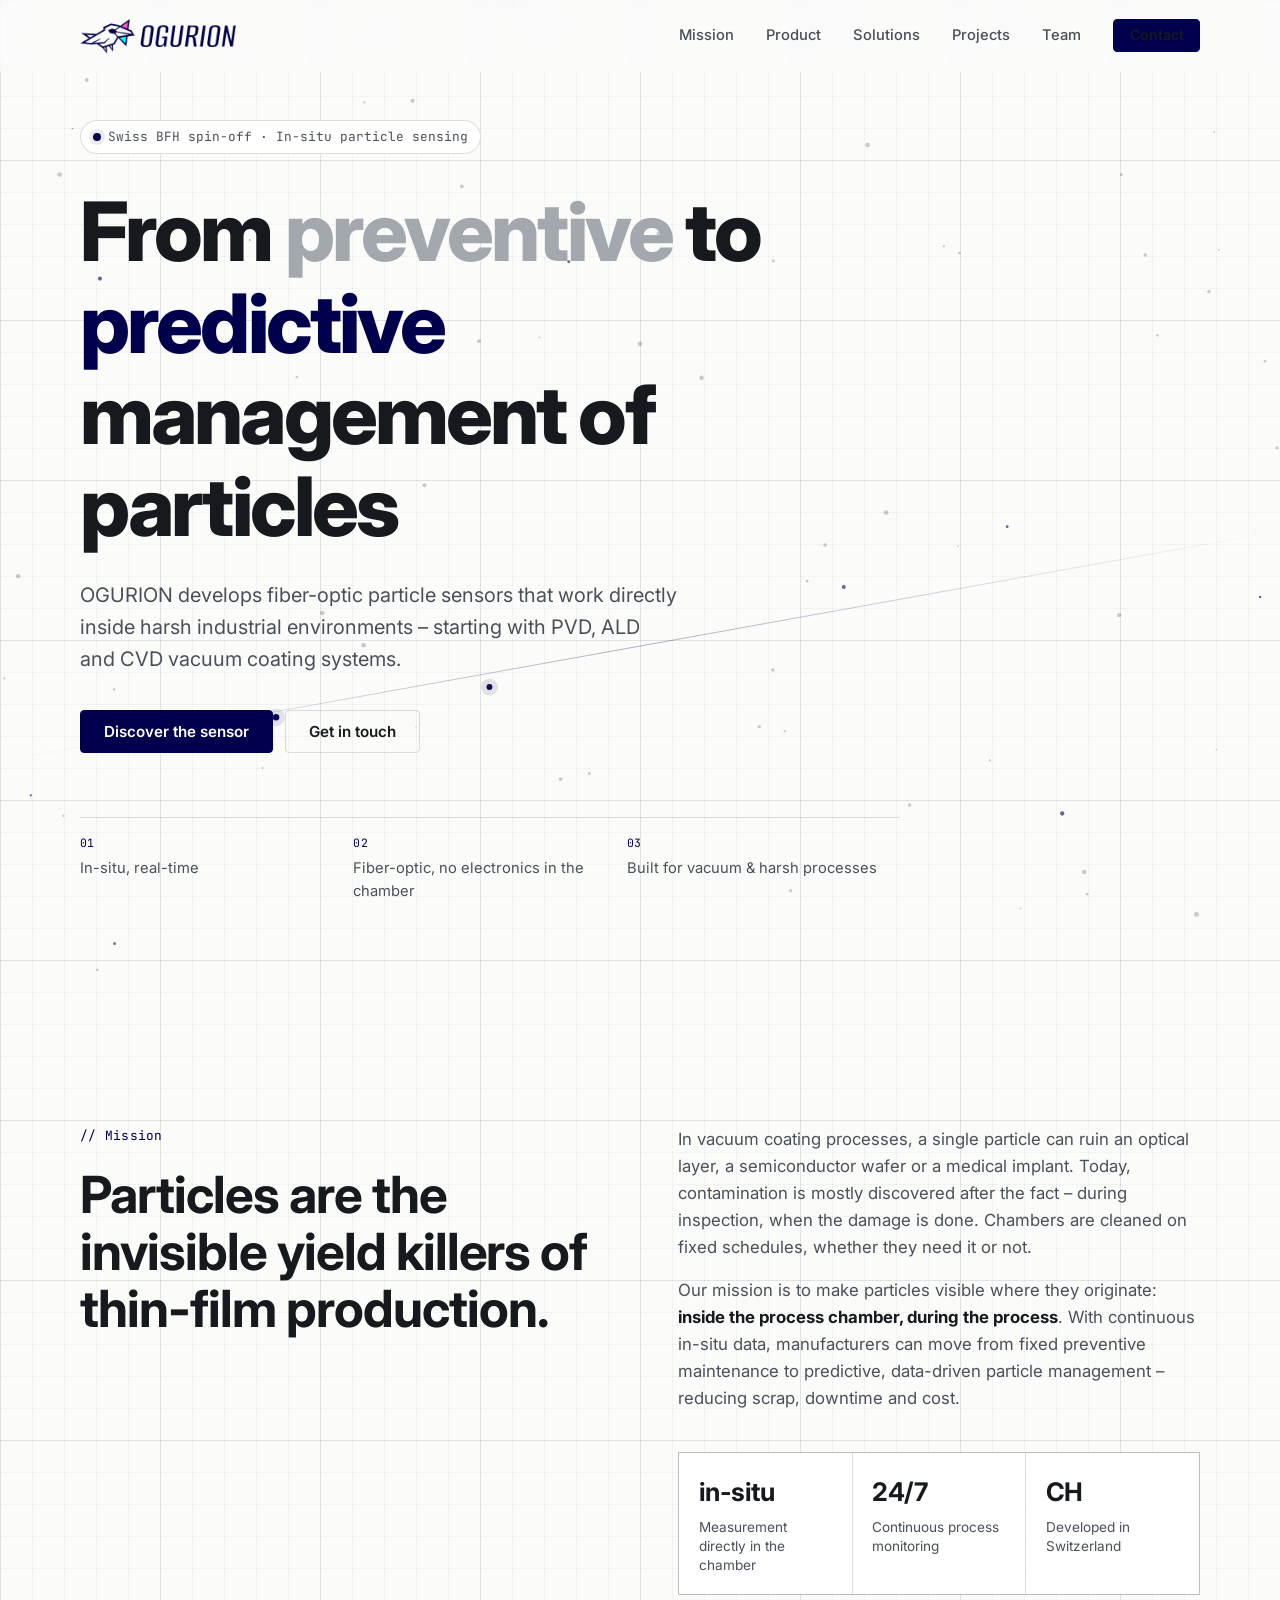
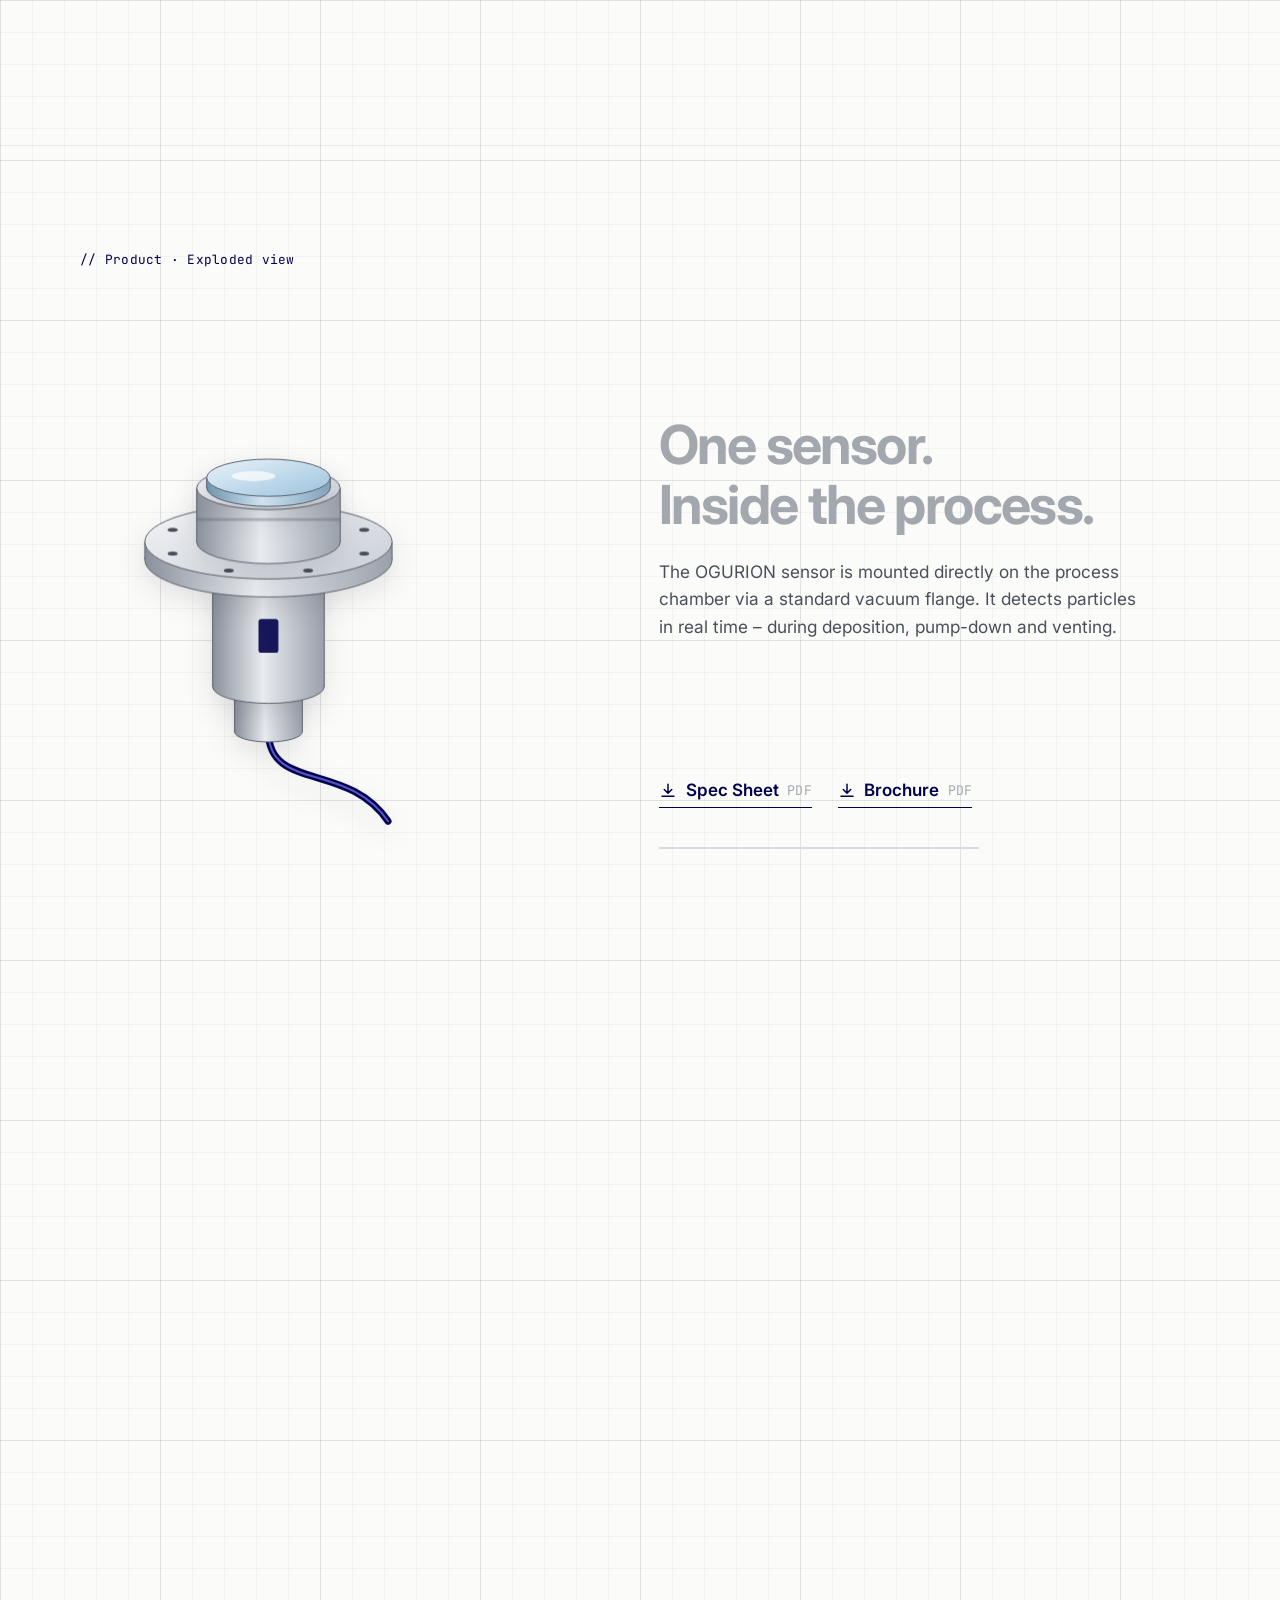
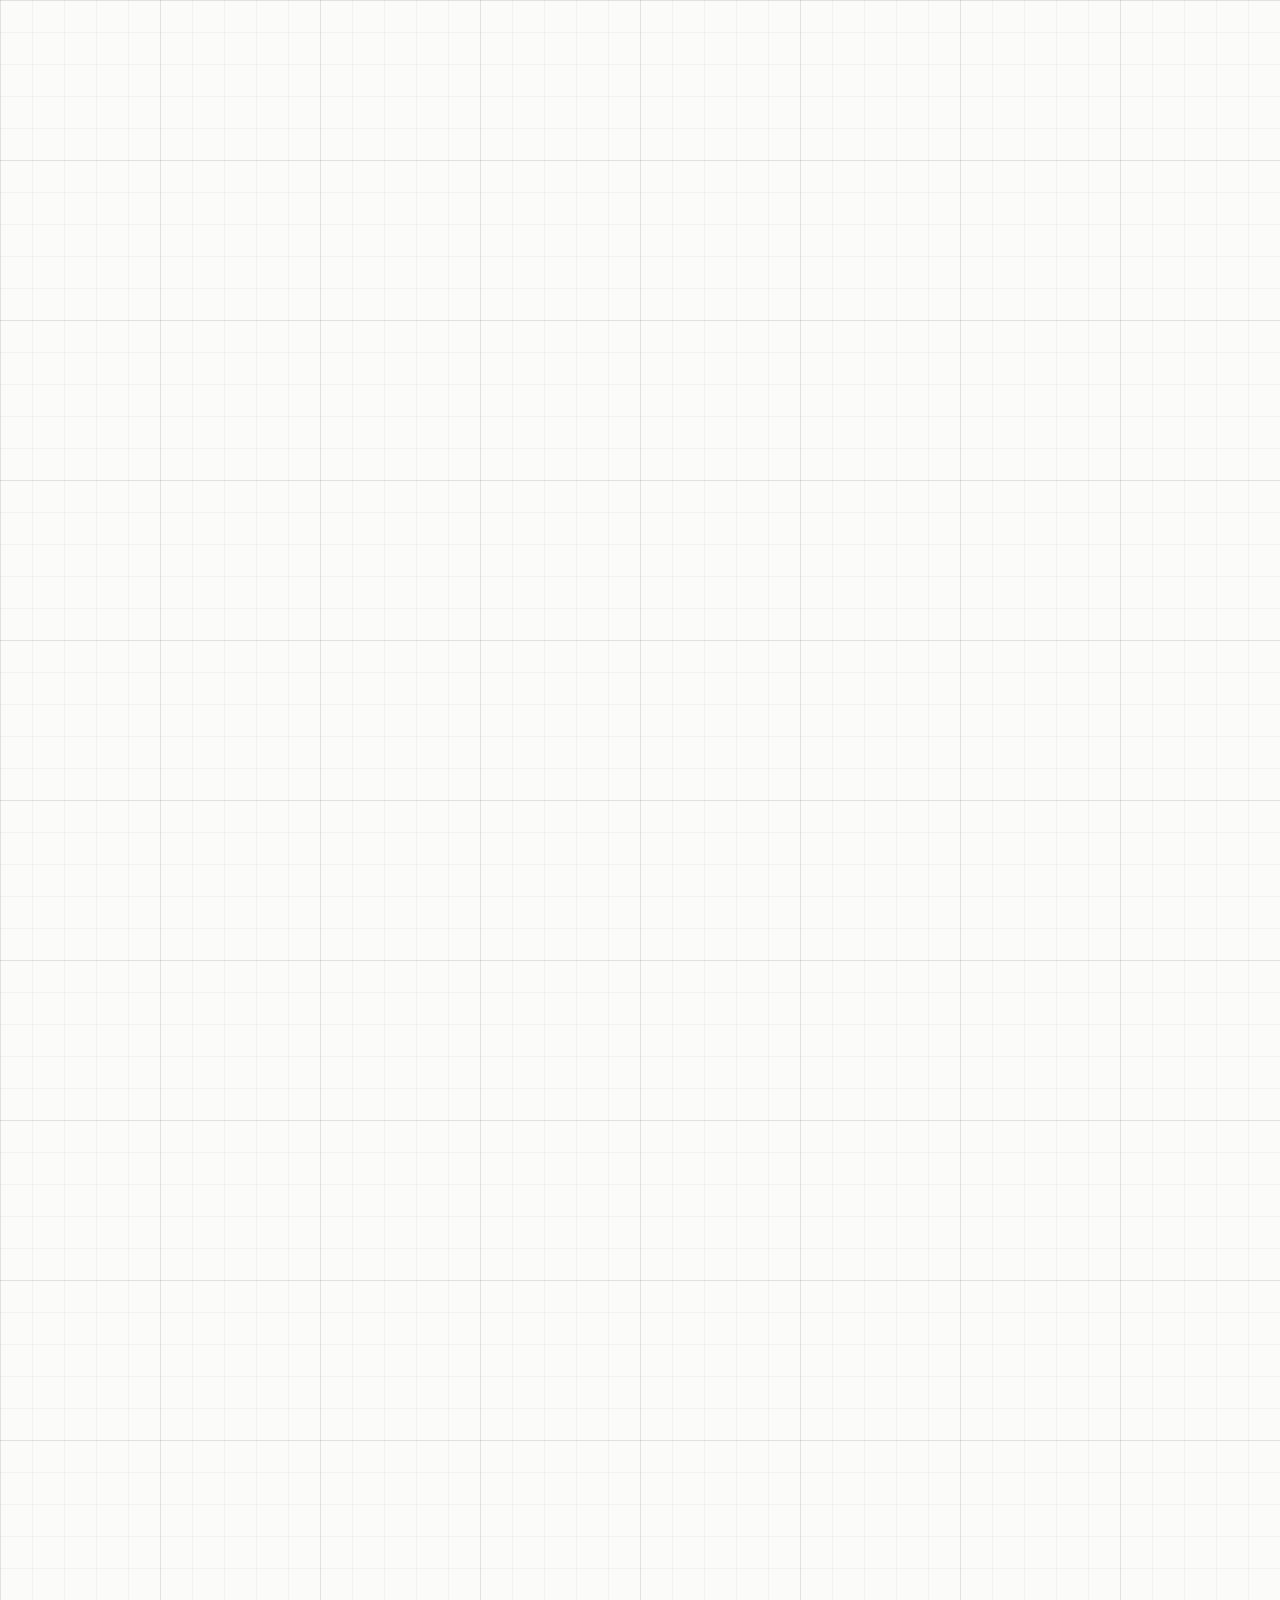
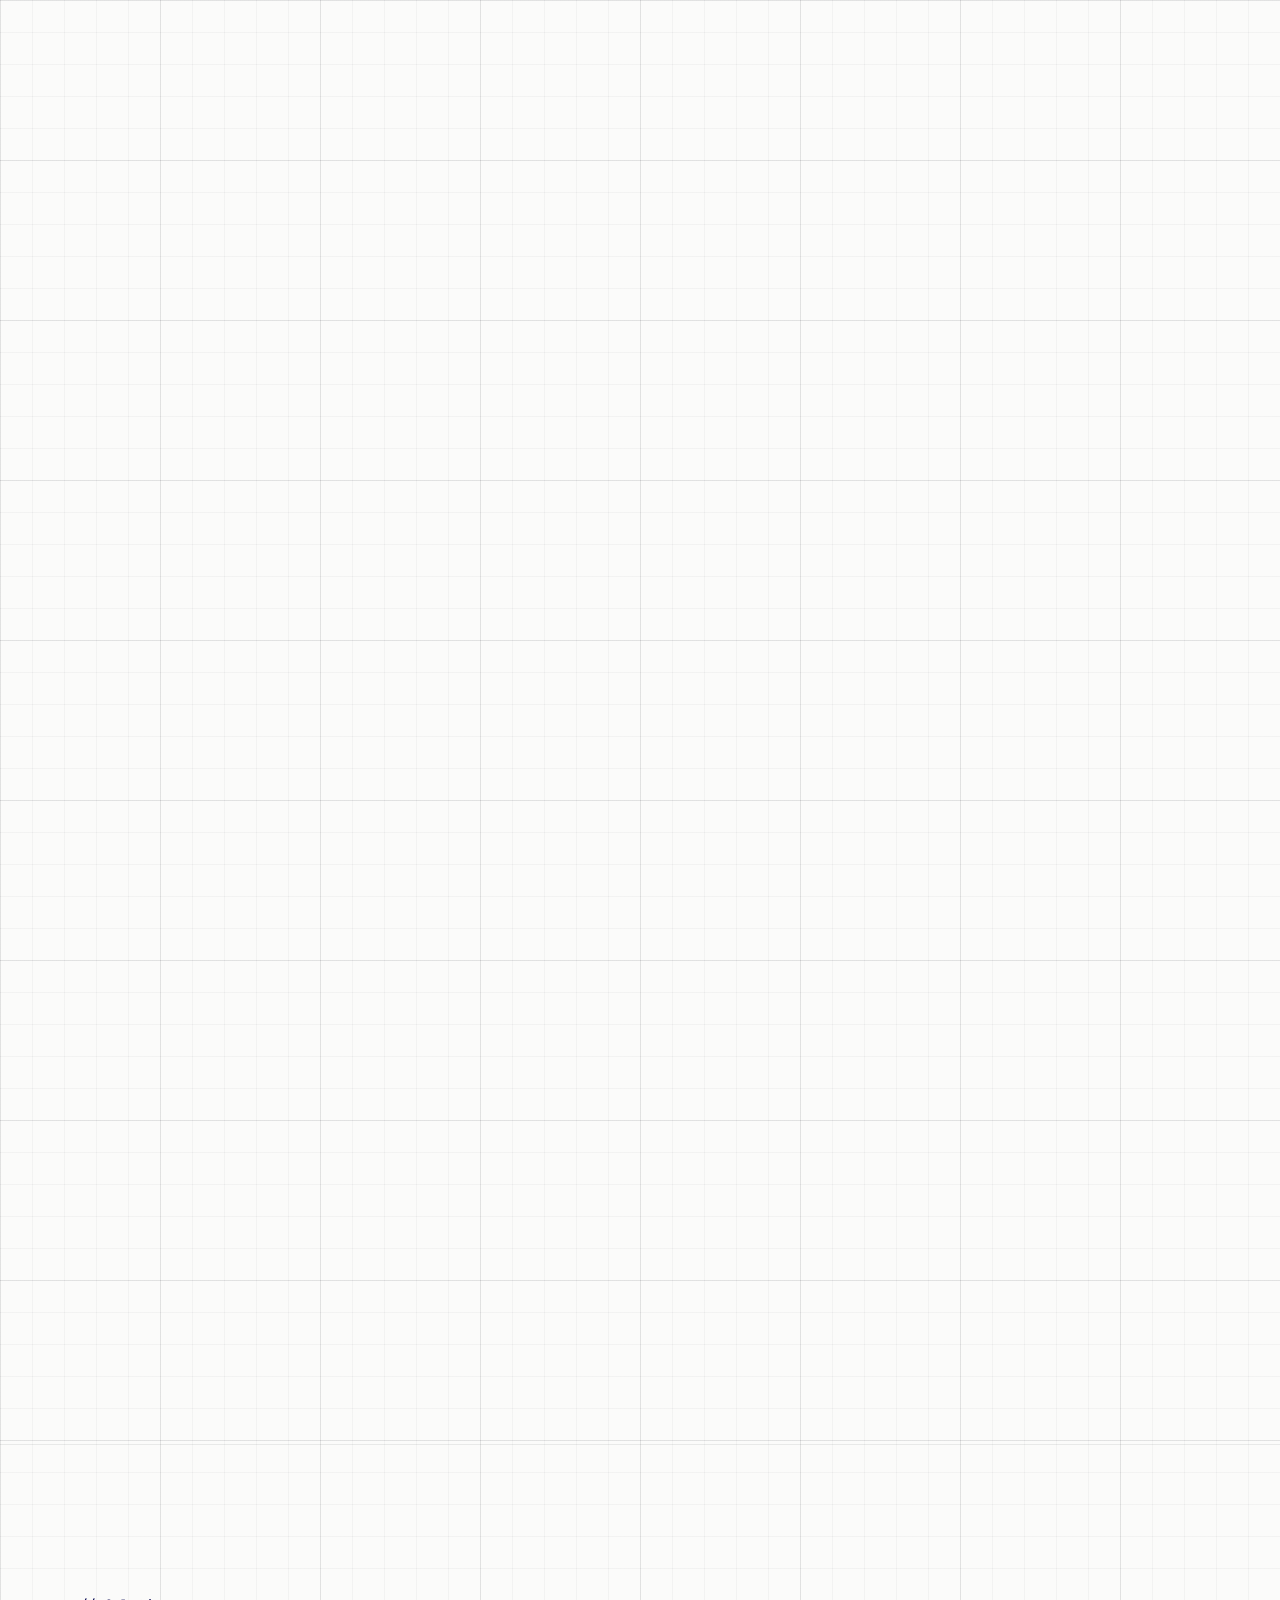
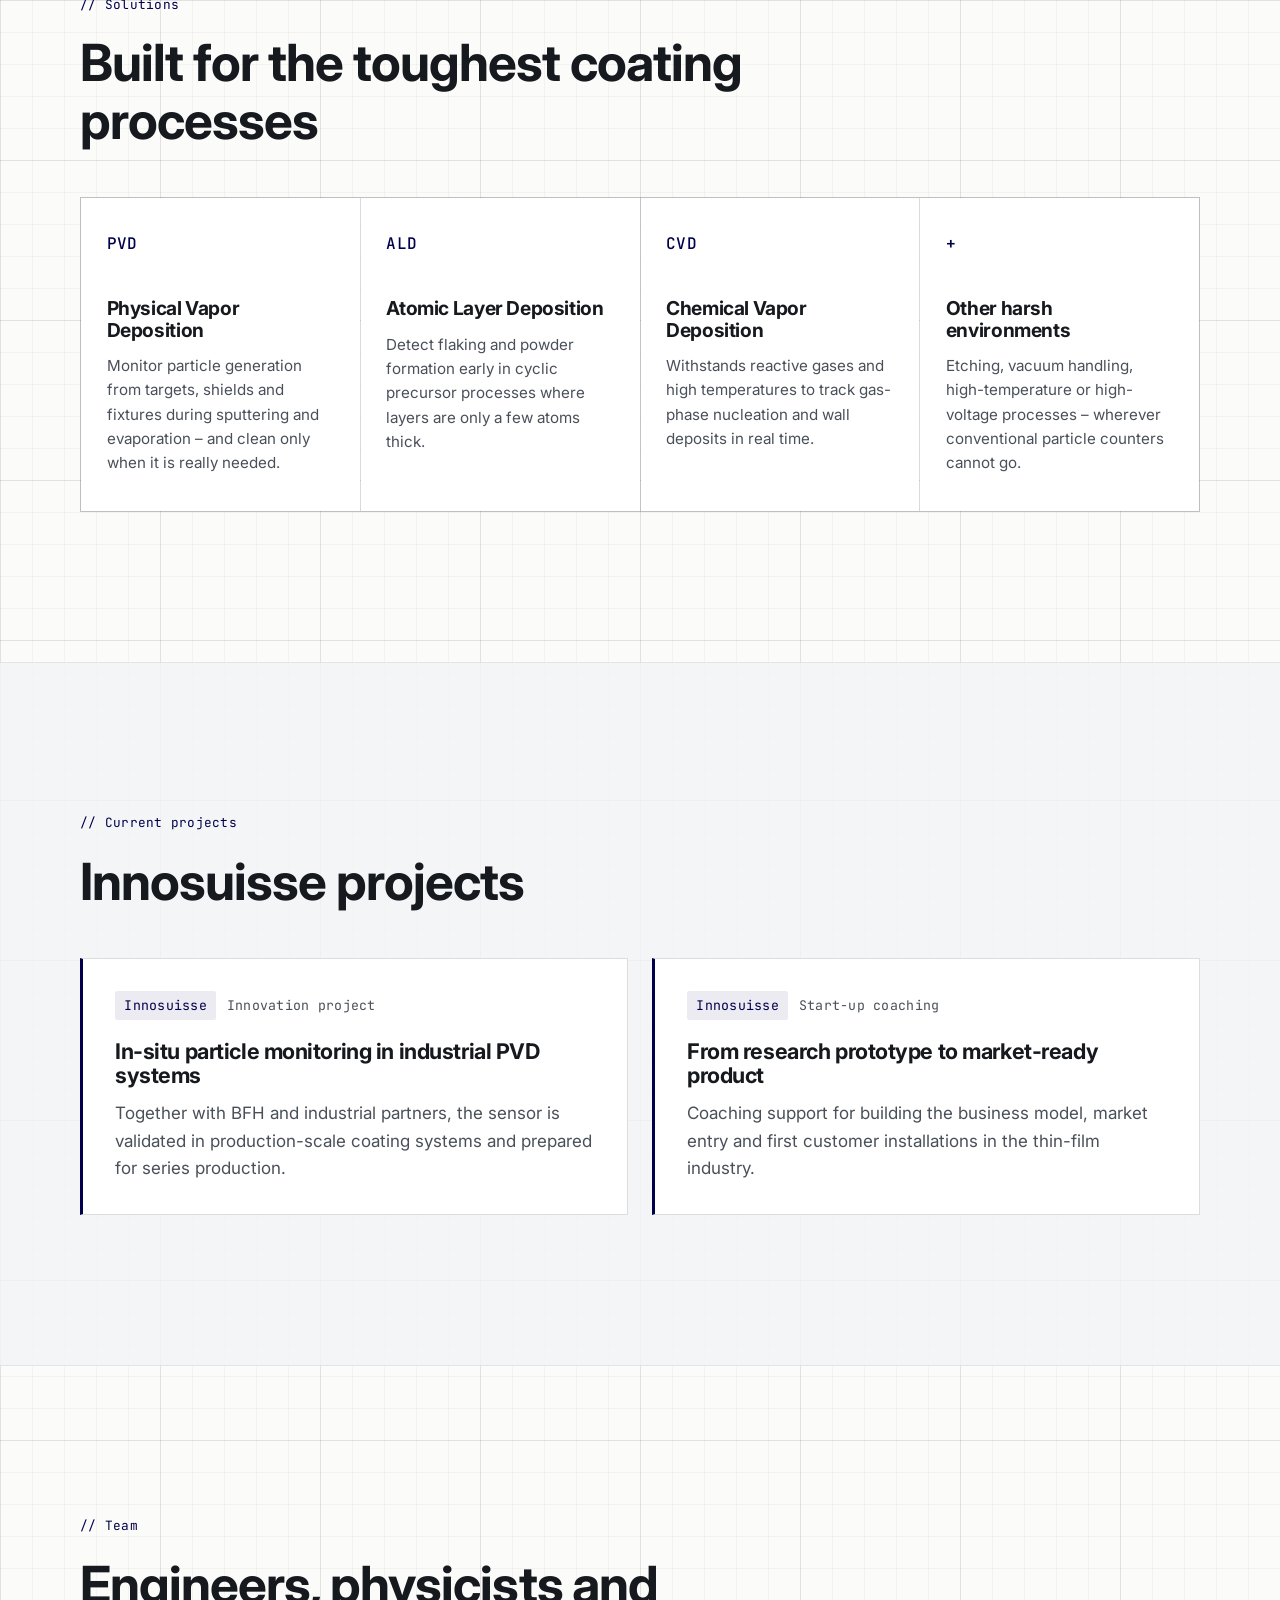
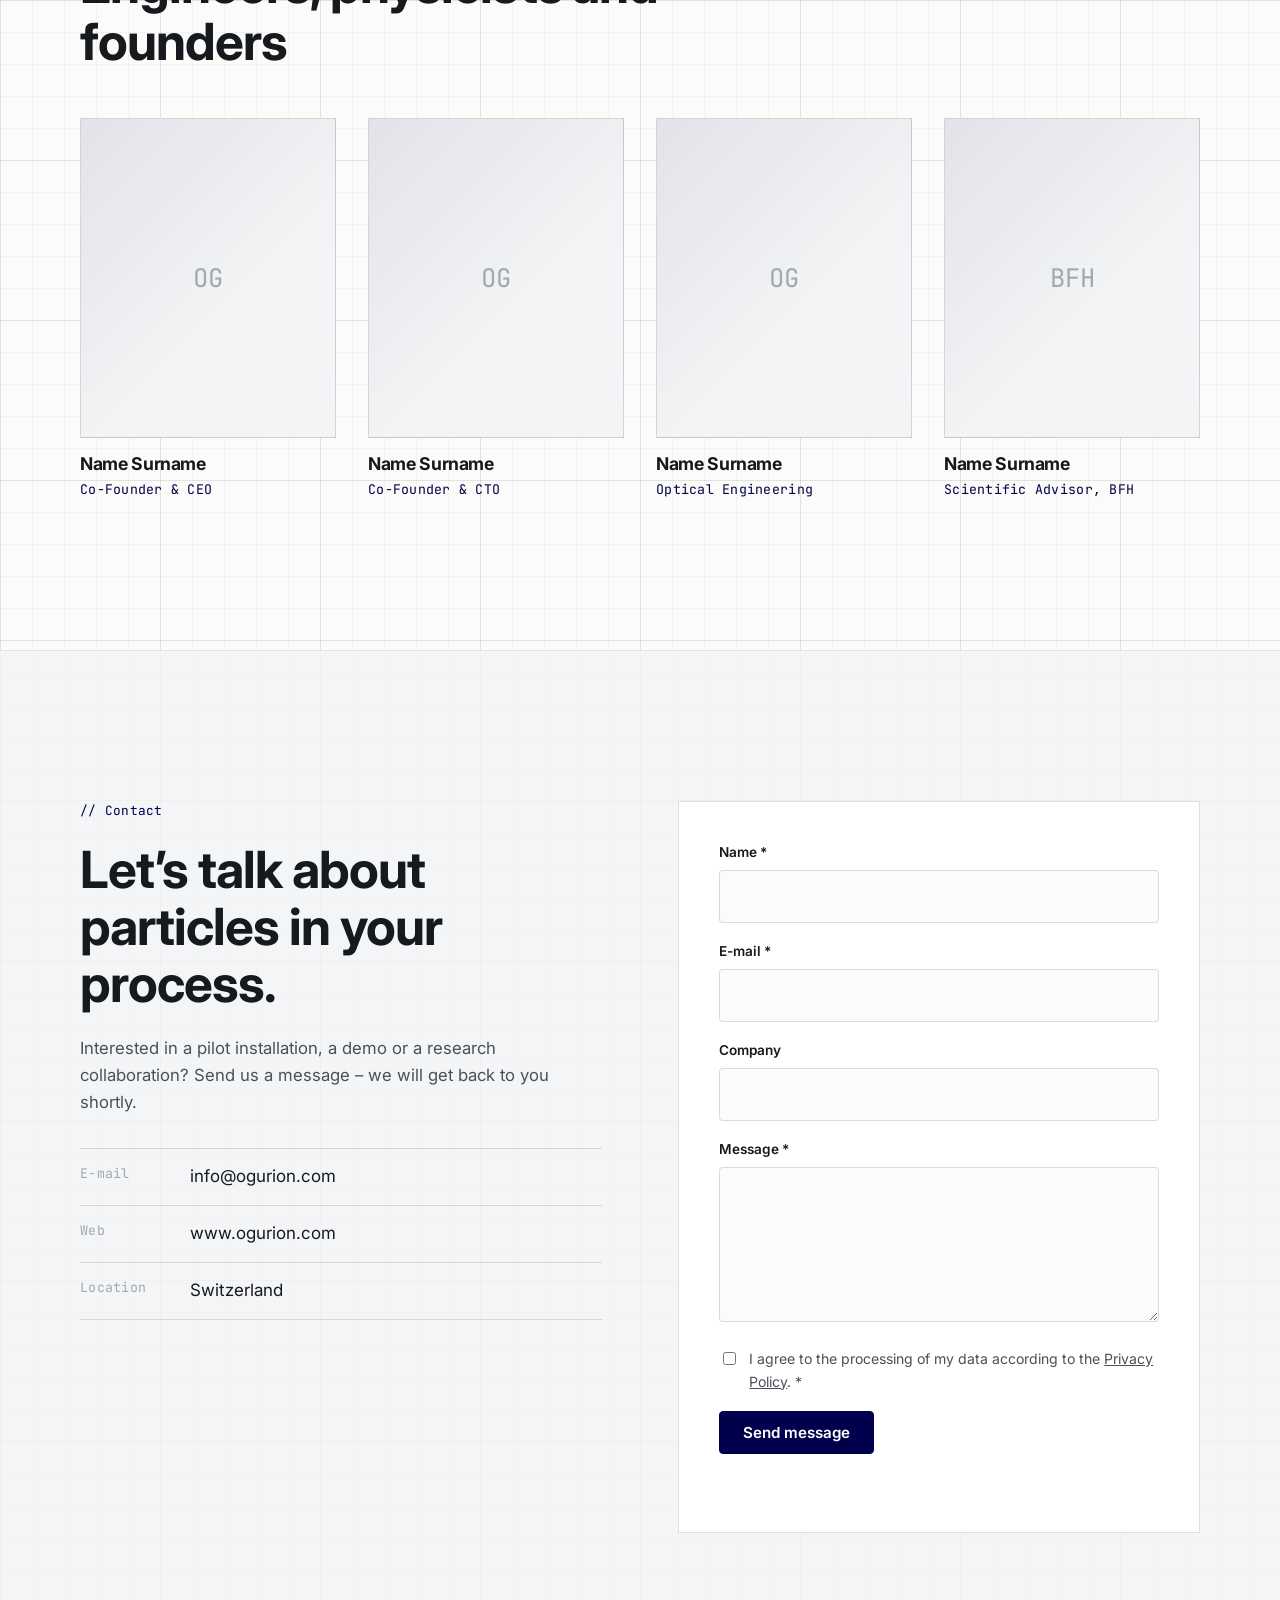
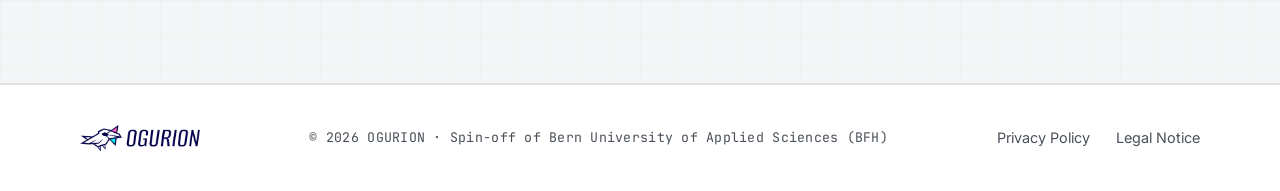
==== commit 8bf90183: "Use OGURION logo and brand blue instead of orange Add transparent logo.png and favicon.png generated" ====
--- a/index.html
+++ b/index.html
@@ -5,7 +5,7 @@
   <meta name="viewport" content="width=device-width, initial-scale=1">
   <title>OGURION – In-situ particle sensors for harsh industrial environments</title>
   <meta name="description" content="OGURION is a Swiss BFH spin-off developing fiber-optic in-situ particle sensors for PVD, ALD and CVD vacuum coating systems.">
-  <link rel="icon" href="images/logo.svg" type="image/svg+xml">
+  <link rel="icon" href="images/favicon.png" type="image/png">
   <link rel="preconnect" href="https://fonts.googleapis.com">
   <link rel="preconnect" href="https://fonts.gstatic.com" crossorigin>
   <link href="https://fonts.googleapis.com/css2?family=Inter:wght@300;400;500;600;700;800&family=JetBrains+Mono:wght@400;500&display=swap" rel="stylesheet">
@@ -17,7 +17,7 @@
   <header class="site-header" id="top">
     <div class="container header-inner">
       <a href="#top" class="logo" aria-label="OGURION home">
-        <img src="images/logo.svg" alt="OGURION" width="176" height="32">
+        <img src="images/logo.png" alt="OGURION" width="138" height="30">
       </a>
       <button class="nav-toggle" aria-label="Open menu" aria-expanded="false" aria-controls="site-nav">
         <span></span><span></span>
@@ -277,7 +277,7 @@
   <!-- ===== Footer ===== -->
   <footer class="site-footer">
     <div class="container footer-inner">
-      <img src="images/logo.svg" alt="OGURION" width="140" height="26">
+      <img src="images/logo.png" alt="OGURION" width="120" height="26">
       <p class="mono">© <span id="year"></span> OGURION · Spin-off of Bern University of Applied Sciences (BFH)</p>
       <nav>
         <a href="privacy.html">Privacy Policy</a>
--- a/styles.css
+++ b/styles.css
@@ -12,9 +12,11 @@
   --gray-light: #d7dadf;
   --line: rgba(22, 25, 29, 0.08);
   --line-strong: rgba(22, 25, 29, 0.14);
-  --accent: #ff6a13;
-  --accent-dark: #e05500;
-  --accent-soft: rgba(255, 106, 19, 0.1);
+  /* brand color from the OGURION logo – change it here only */
+  --accent-rgb: 1, 0, 76;                      /* #01004C */
+  --accent: rgb(var(--accent-rgb));
+  --accent-hover: #2b2a9e;
+  --accent-soft: rgba(var(--accent-rgb), 0.08);
 
   --font: "Inter", system-ui, -apple-system, "Segoe UI", Helvetica, Arial, sans-serif;
   --mono: "JetBrains Mono", ui-monospace, SFMono-Regular, Menlo, monospace;
@@ -69,16 +71,16 @@
   align-items: center;
   gap: .5em;
   padding: .85em 1.5em;
-  background: var(--ink);
+  background: var(--accent);
   color: #fff;
-  border: 1px solid var(--ink);
+  border: 1px solid var(--accent);
   border-radius: var(--radius);
   font: 600 .95rem/1 var(--font);
   text-decoration: none;
   cursor: pointer;
   transition: background .2s, border-color .2s, color .2s, transform .2s;
 }
-.btn:hover { background: var(--accent); border-color: var(--accent); }
+.btn:hover { background: var(--accent-hover); border-color: var(--accent-hover); }
 .btn:active { transform: translateY(1px); }
 .btn-ghost { background: transparent; color: var(--ink); border-color: var(--line-strong); }
 .btn-ghost:hover { background: transparent; color: var(--accent); border-color: var(--accent); }
@@ -98,7 +100,7 @@
 }
 .site-header.scrolled { border-bottom-color: var(--line-strong); }
 .header-inner { height: 100%; display: flex; align-items: center; justify-content: space-between; }
-.logo img { height: 30px; width: auto; }
+.logo img { height: 34px; width: auto; }
 
 .site-nav { display: flex; align-items: center; gap: 2rem; }
 .site-nav a:not(.btn) {
@@ -295,7 +297,7 @@
   padding-bottom: 3px;
   transition: color .2s;
 }
-.download:hover { color: var(--accent-dark); }
+.download:hover { color: var(--accent-hover); }
 .download svg { width: 18px; height: 18px; fill: none; stroke: currentColor; stroke-width: 2; stroke-linecap: round; stroke-linejoin: round; }
 .download .mono { color: var(--gray); font-weight: 400; }
 
@@ -328,7 +330,7 @@
   padding: 2rem;
 }
 .project-meta { display: flex; align-items: center; gap: .8em; color: var(--ink-soft); margin-bottom: 1.2rem; }
-.badge { background: var(--accent-soft); color: var(--accent-dark); padding: .3em .7em; border-radius: 2px; }
+.badge { background: var(--accent-soft); color: var(--accent); padding: .3em .7em; border-radius: 2px; }
 .project h3 { font-size: 1.35rem; margin-bottom: .8rem; }
 .project p { color: var(--ink-soft); margin: 0; }
 
@@ -337,7 +339,7 @@
 .avatar {
   aspect-ratio: 4 / 5;
   background:
-    linear-gradient(135deg, rgba(255,106,19,.08), transparent 60%),
+    linear-gradient(135deg, rgba(var(--accent-rgb), .07), transparent 60%),
     var(--bg-alt);
   border: 1px solid var(--line-strong);
   display: grid; place-items: center;
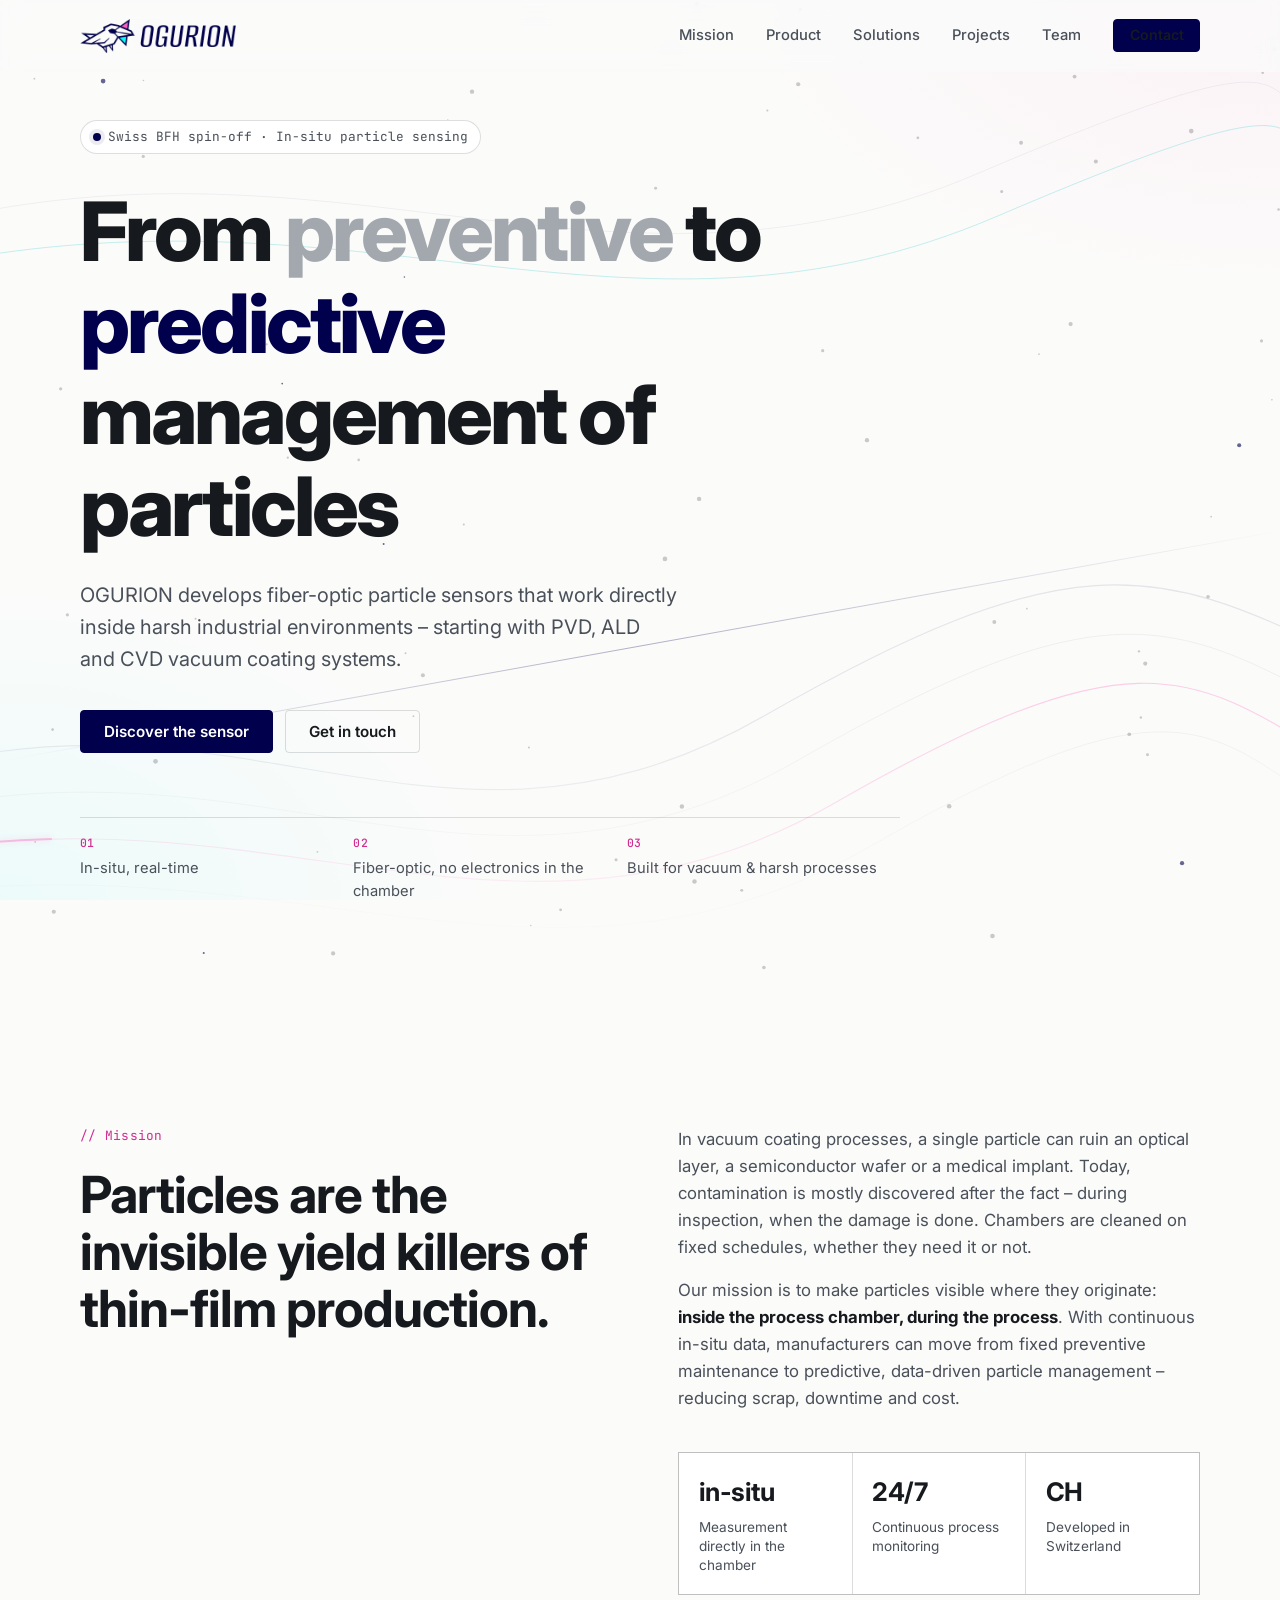
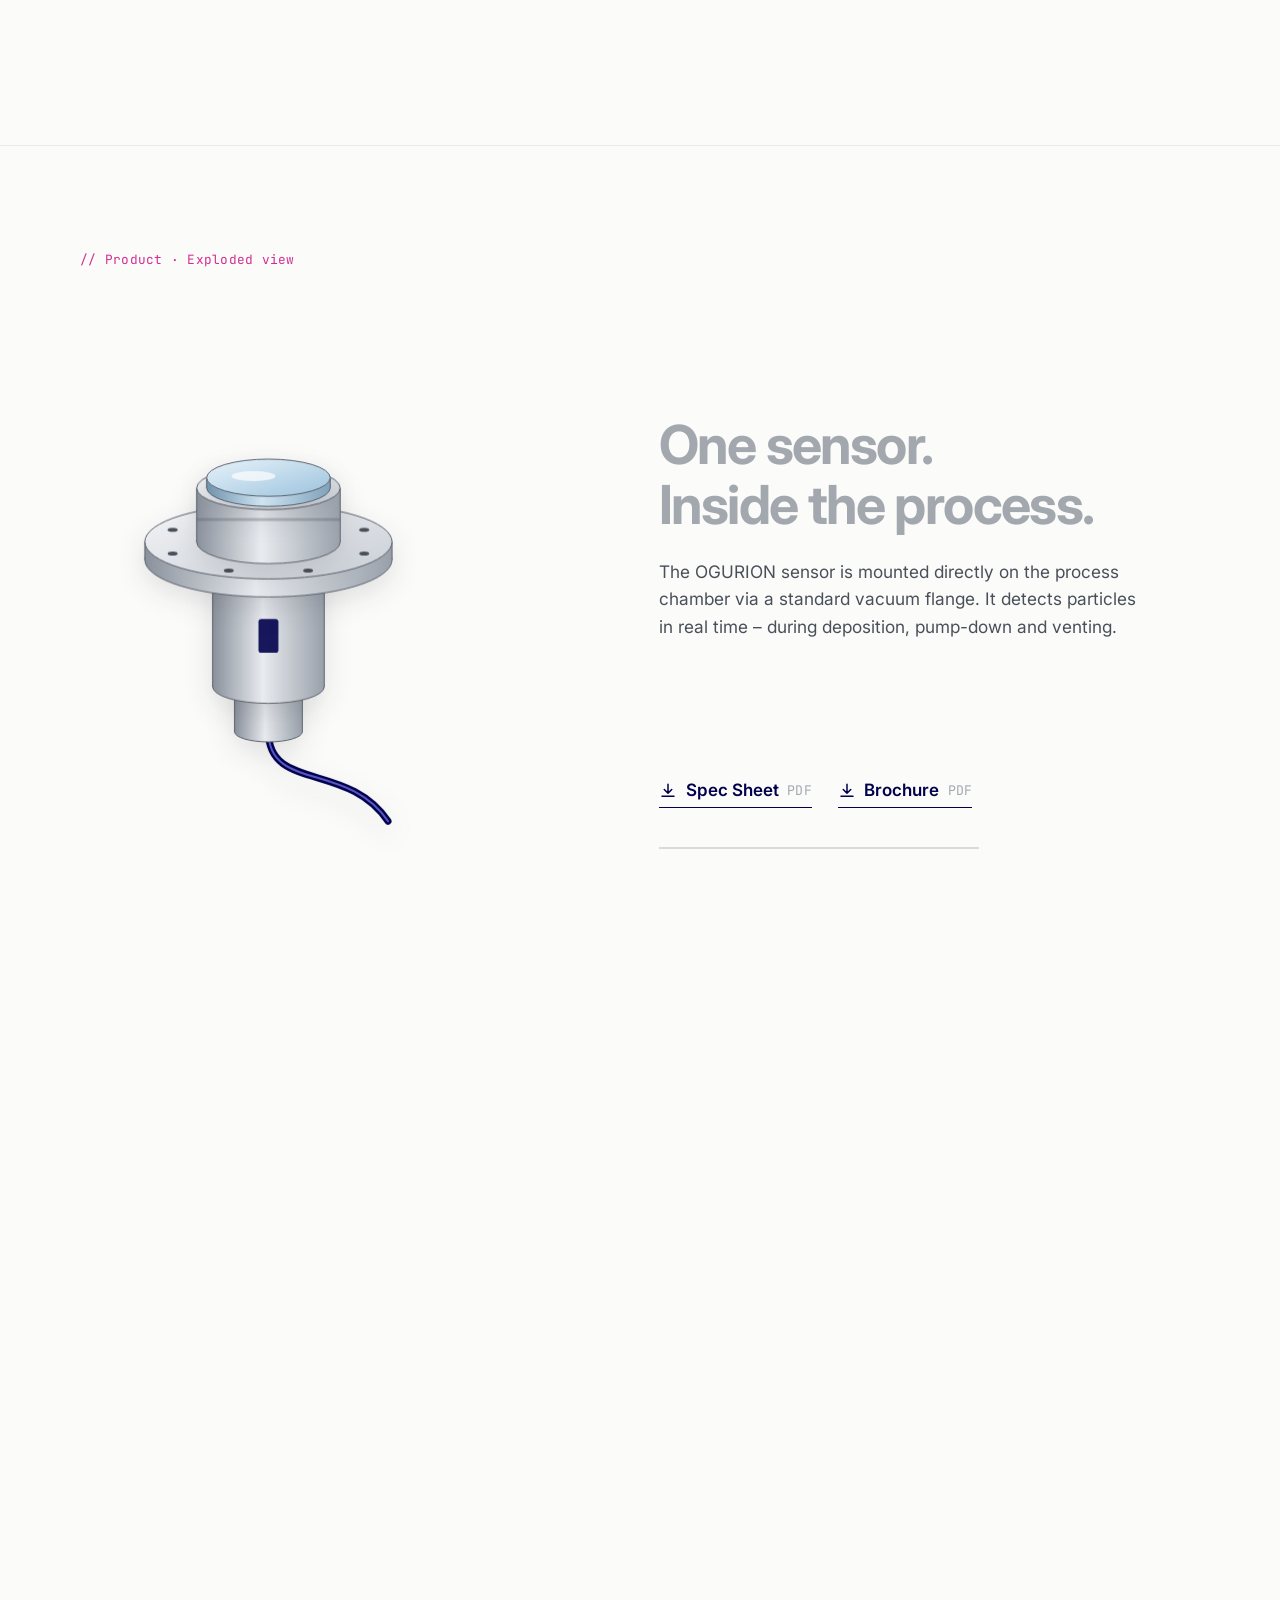
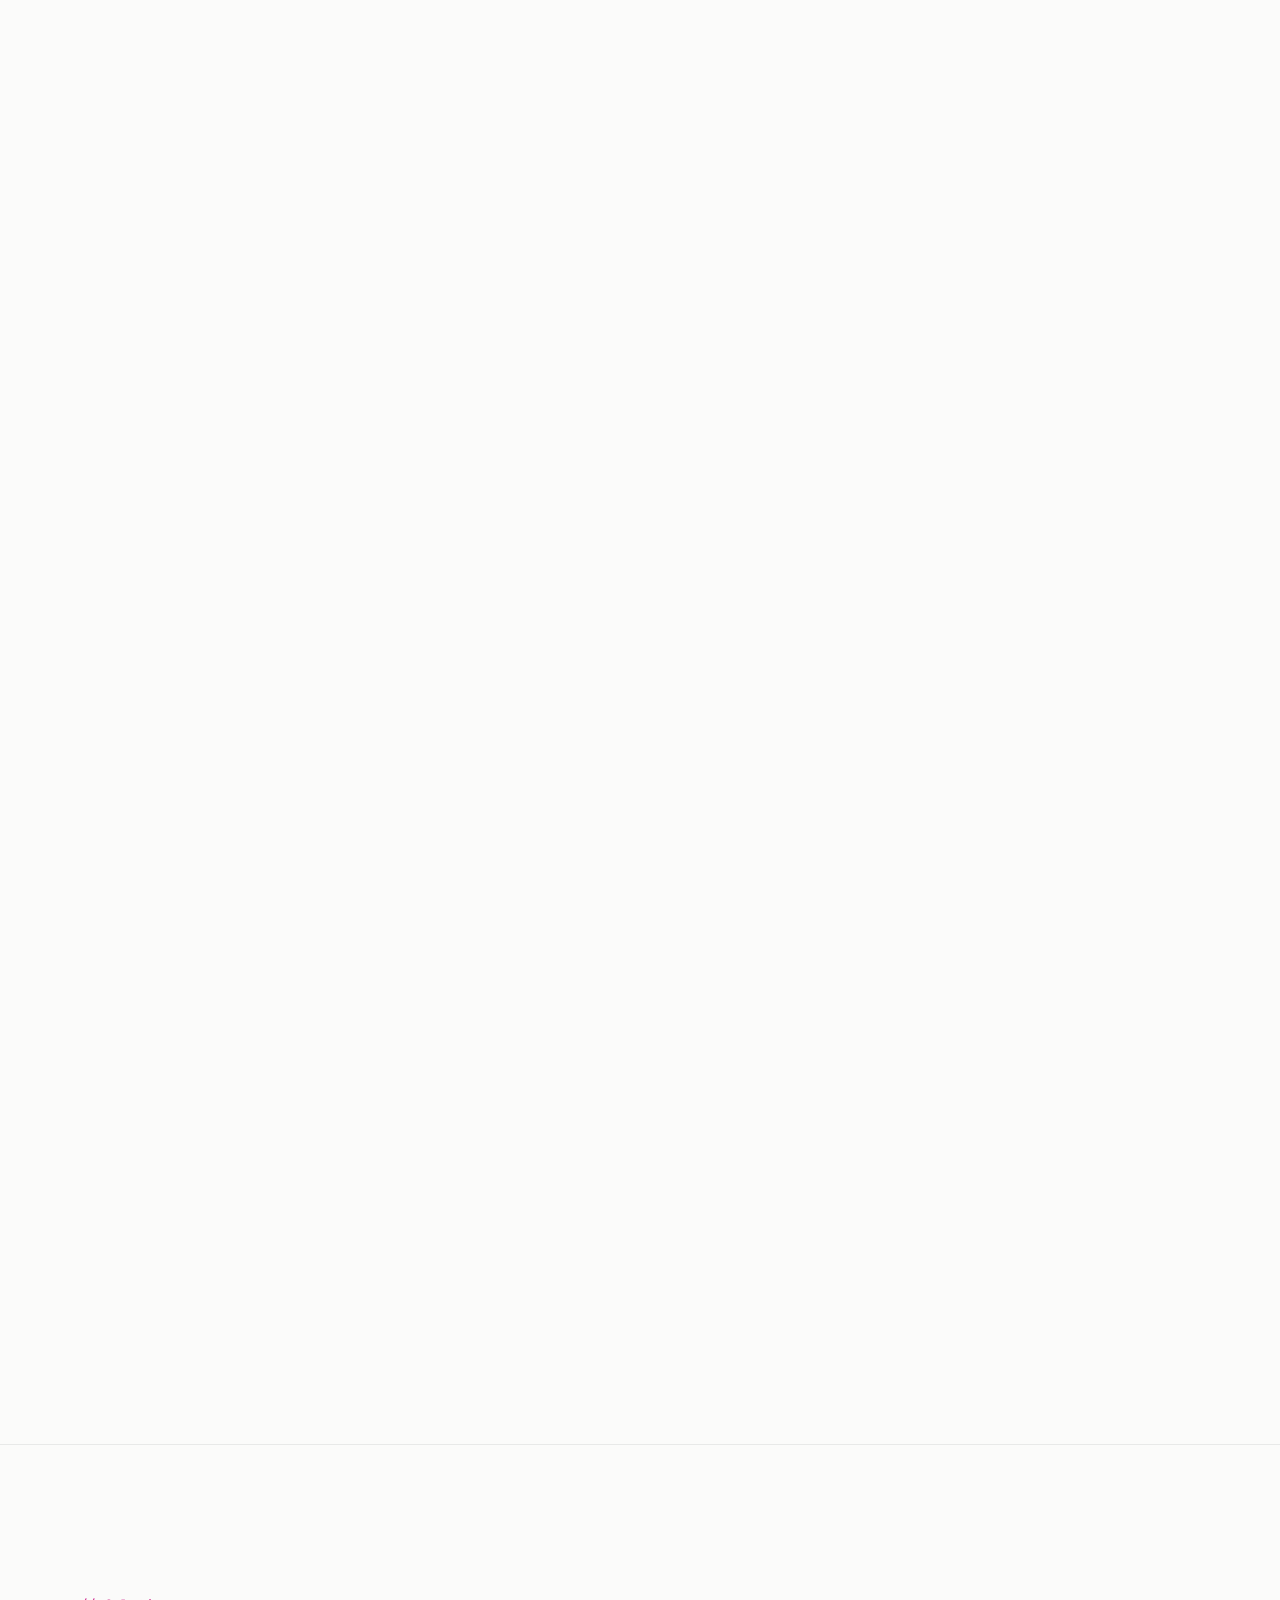
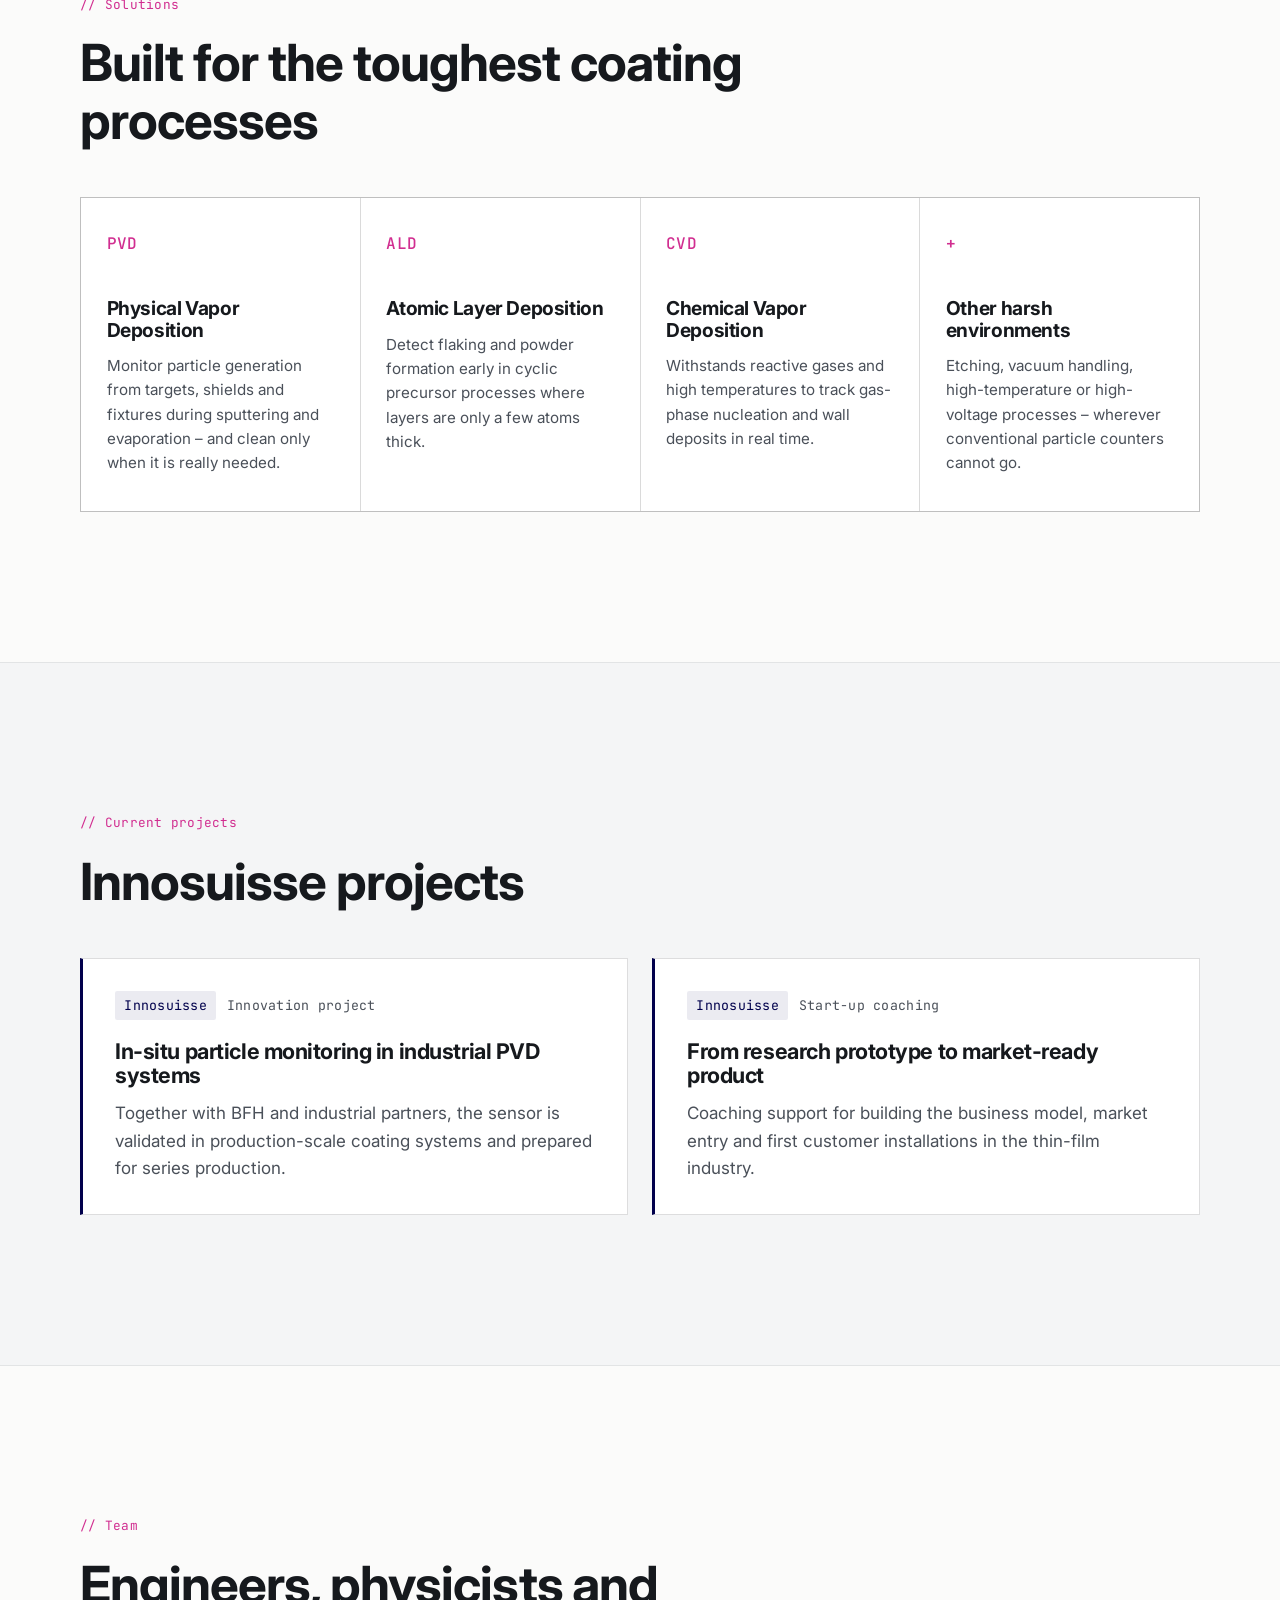
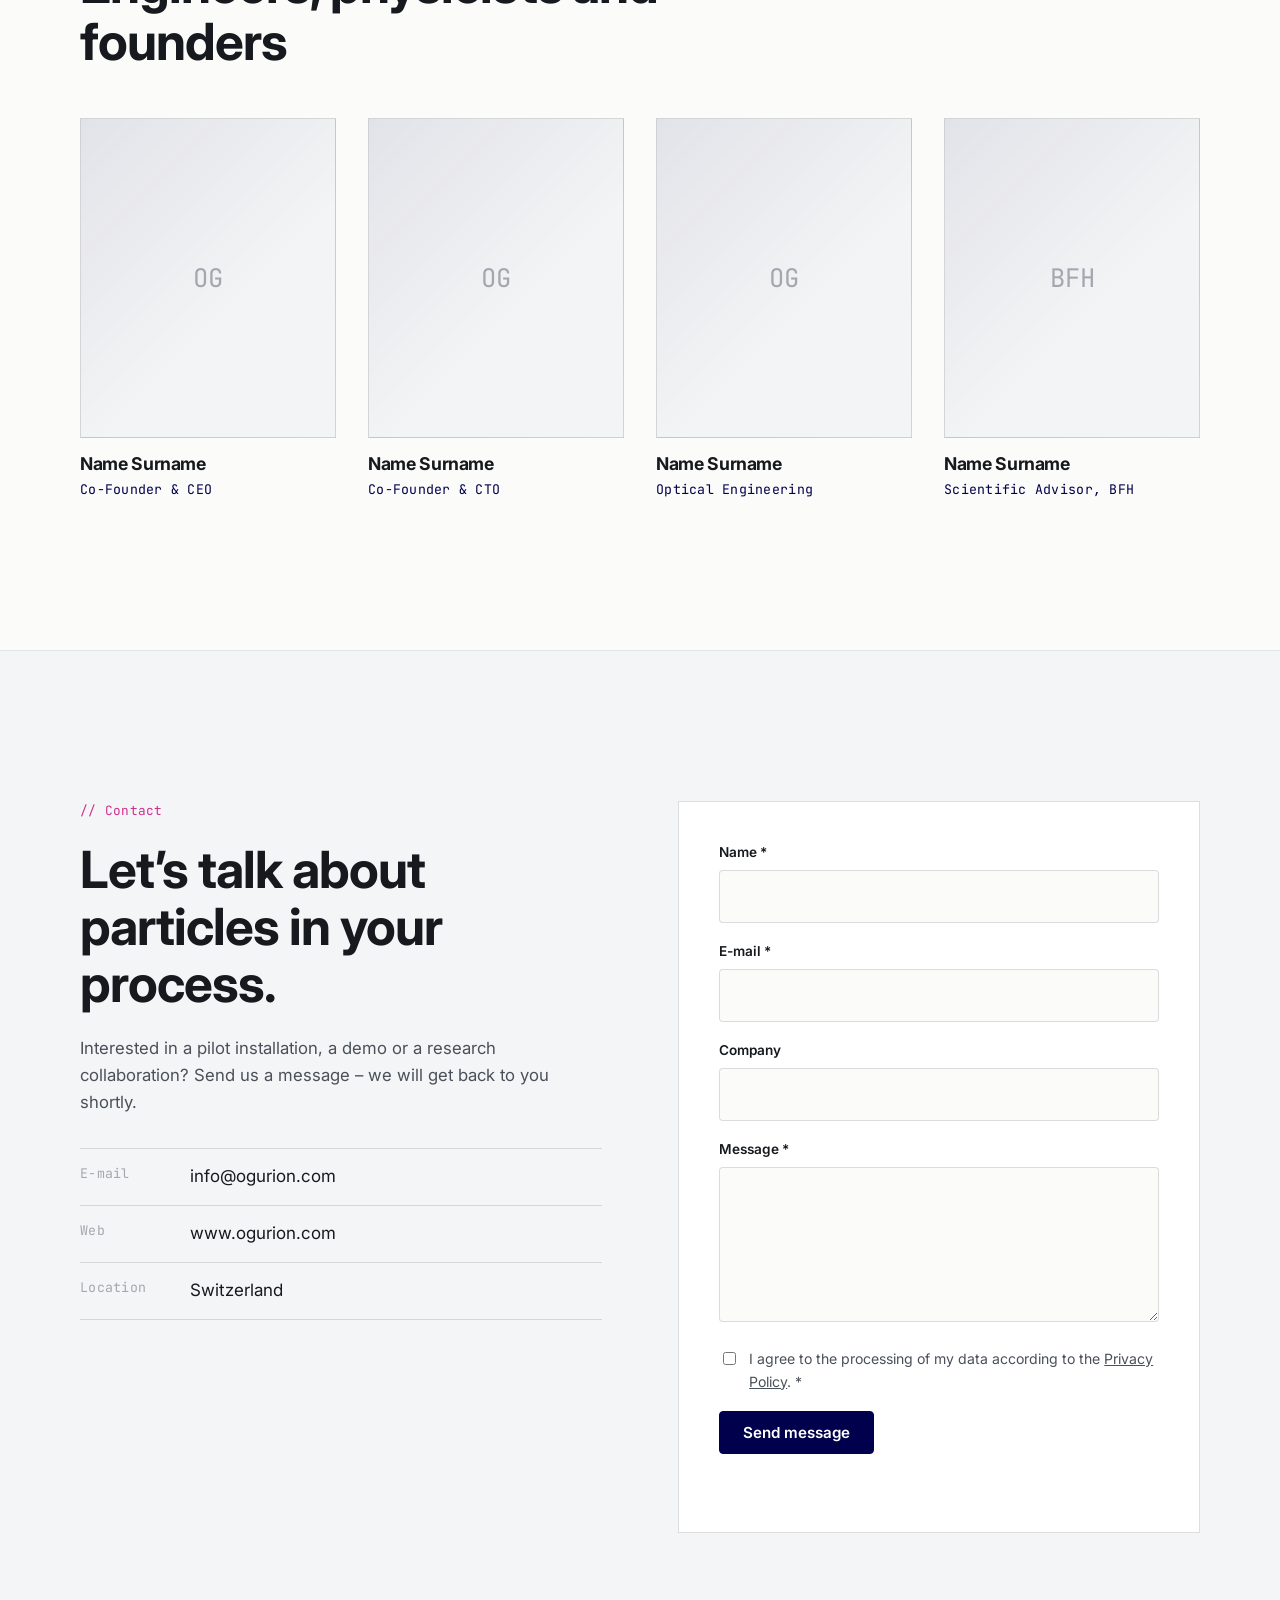
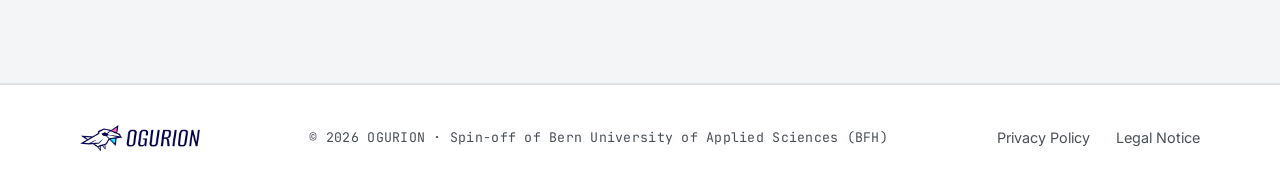
==== commit d656a85b: "Replace dot background with glass-fiber lines in the hero - Remove the dot matrix; the page keeps on" ====
--- a/index.html
+++ b/index.html
@@ -37,6 +37,15 @@
 
     <!-- ===== Hero ===== -->
     <section class="hero">
+      <svg class="hero-fibers" viewBox="0 0 1440 900" preserveAspectRatio="none" aria-hidden="true">
+        <path class="f-faint" d="M-50 200 C 400 120, 700 300, 1100 160 S 1400 90, 1500 120"/>
+        <path class="f-cyan"  d="M-50 240 C 420 170, 720 340, 1120 200 S 1420 130, 1500 160"/>
+        <path class="f-blue"  d="M-50 700 C 300 640, 520 820, 860 660 S 1300 520, 1500 600"/>
+        <path class="f-faint" d="M-50 740 C 320 690, 560 860, 900 700 S 1320 570, 1500 650"/>
+        <path class="f-pink"  d="M-50 780 C 340 740, 600 900, 940 740 S 1340 620, 1500 700"/>
+        <path class="f-pulse" pathLength="1" d="M-50 780 C 340 740, 600 900, 940 740 S 1340 620, 1500 700"/>
+        <path class="f-faint" d="M-50 820 C 360 790, 640 940, 980 780 S 1360 670, 1500 750"/>
+      </svg>
       <canvas class="hero-particles" aria-hidden="true"></canvas>
       <div class="container hero-inner">
         <p class="eyebrow"><span class="dot"></span> Swiss BFH spin-off · In-situ particle sensing</p>
--- a/styles.css
+++ b/styles.css
@@ -17,6 +17,11 @@
   --accent: rgb(var(--accent-rgb));
   --accent-hover: #2b2a9e;
   --accent-soft: rgba(var(--accent-rgb), 0.08);
+  /* logo highlight colors – used sparingly (hero animation) */
+  --pink-rgb: 254, 96, 189;                    /* #FE60BD */
+  --cyan-rgb: 0, 255, 251;                     /* #00FFFB */
+  /* logo pink, darkened for readable text (contrast 4.5:1) – numbers & tags */
+  --pink: #d12e90;
 
   --font: "Inter", system-ui, -apple-system, "Segoe UI", Helvetica, Arial, sans-serif;
   --mono: "JetBrains Mono", ui-monospace, SFMono-Regular, Menlo, monospace;
@@ -38,13 +43,12 @@
   line-height: 1.6;
   color: var(--ink);
   background-color: var(--bg);
-  /* fine technical grid */
+  /* calm base: only soft brand-tinted light (fiber lines live in the hero) */
   background-image:
-    linear-gradient(var(--line) 1px, transparent 1px),
-    linear-gradient(90deg, var(--line) 1px, transparent 1px),
-    linear-gradient(rgba(22,25,29,.035) 1px, transparent 1px),
-    linear-gradient(90deg, rgba(22,25,29,.035) 1px, transparent 1px);
-  background-size: 160px 160px, 160px 160px, 32px 32px, 32px 32px;
+    radial-gradient(ellipse 60% 45% at 100% 0%, rgba(var(--pink-rgb), 0.06), transparent 70%),
+    radial-gradient(ellipse 55% 50% at 0% 100%, rgba(var(--cyan-rgb), 0.06), transparent 70%);
+  background-size: 100% 100vh, 100% 100vh;
+  background-attachment: fixed, fixed;
   -webkit-font-smoothing: antialiased;
   overflow-x: hidden;
 }
@@ -147,6 +151,27 @@
   overflow: hidden;
 }
 .hero-particles { position: absolute; inset: 0; width: 100%; height: 100%; }
+
+/* glass-fiber lines behind the hero, fading out towards the next section */
+.hero-fibers {
+  position: absolute; inset: 0; width: 100%; height: 100%;
+  pointer-events: none;
+  -webkit-mask-image: linear-gradient(180deg, #000 70%, transparent 100%);
+  mask-image: linear-gradient(180deg, #000 70%, transparent 100%);
+}
+.hero-fibers path { fill: none; stroke-linecap: round; vector-effect: non-scaling-stroke; }
+.hero-fibers .f-blue  { stroke: rgba(var(--accent-rgb), 0.09); stroke-width: 1.2; }
+.hero-fibers .f-faint { stroke: rgba(var(--accent-rgb), 0.05); stroke-width: 1; }
+.hero-fibers .f-pink  { stroke: rgba(var(--pink-rgb), 0.3); stroke-width: 1.2; }
+.hero-fibers .f-cyan  { stroke: rgba(0, 190, 190, 0.22); stroke-width: 1; }
+/* a soft pulse of light travelling along the pink fiber */
+.hero-fibers .f-pulse {
+  stroke: rgba(var(--pink-rgb), 0.85); stroke-width: 2;
+  stroke-dasharray: 0.06 0.94;
+  animation: fiber-pulse 9s linear infinite;
+  filter: drop-shadow(0 0 3px rgba(var(--pink-rgb), 0.6));
+}
+@keyframes fiber-pulse { from { stroke-dashoffset: 1; } to { stroke-dashoffset: 0; } }
 .hero-inner { position: relative; }
 .eyebrow {
   display: inline-flex; align-items: center; gap: .6em;
@@ -179,12 +204,12 @@
   padding: 1rem 1.2rem 0 0;
   font-size: .92rem; color: var(--ink-soft);
 }
-.hero-facts .mono { display: block; color: var(--accent); margin-bottom: .3rem; }
+.hero-facts .mono { display: block; color: var(--pink); font-weight: 500; margin-bottom: .3rem; }
 
 /* ---------- Sections ---------- */
 .section { padding: clamp(80px, 12vw, 150px) 0; position: relative; }
 .section-alt { background: rgba(243, 244, 245, .78); border-block: 1px solid var(--line); }
-.section-tag { color: var(--accent); margin: 0 0 1.2rem; font-size: .8rem; }
+.section-tag { color: var(--pink); margin: 0 0 1.2rem; font-size: .8rem; }
 .section-title { font-size: clamp(2rem, 4vw, 3.2rem); font-weight: 700; max-width: 22ch; margin-bottom: 3rem; }
 .section h2 { font-size: clamp(2rem, 4vw, 3.2rem); font-weight: 700; }
 
@@ -260,11 +285,11 @@
   background: var(--ink-soft);
   order: -1;
 }
-.part-label .mono { color: var(--gray); }
 .part.labels-on .part-label { opacity: 1; transform: translate(0, -50%); }
 .part.is-current .part-label { color: var(--accent); }
 .part.is-current .part-label::before { background: var(--accent); }
-.part.is-current .part-label .mono { color: var(--accent); }
+.part-label .mono { color: var(--pink); font-weight: 500; }
+.part.is-current .part-label .mono { color: var(--pink); }
 
 .product-text { position: relative; display: flex; flex-direction: column; justify-content: center; height: 100%; padding: 32px 0; }
 .steps { position: relative; min-height: 340px; }
@@ -317,7 +342,7 @@
   background: var(--accent); transform: scaleX(0); transform-origin: left; transition: transform .35s;
 }
 .card:hover::after { transform: scaleX(1); }
-.card-code { display: inline-block; font-size: 1rem; font-weight: 500; color: var(--accent); margin-bottom: 2.6rem; }
+.card-code { display: inline-block; font-size: 1rem; font-weight: 500; color: var(--pink); margin-bottom: 2.6rem; }
 .card h3 { font-size: 1.2rem; margin-bottom: .8rem; }
 .card p { color: var(--ink-soft); font-size: .95rem; margin: 0; }
 
@@ -470,4 +495,5 @@
   html { scroll-behavior: auto; }
   .reveal { opacity: 1; transform: none; transition: none; }
   .step { transition: none; }
-}
+  .hero-fibers .f-pulse { animation: none; opacity: 0; }
+}
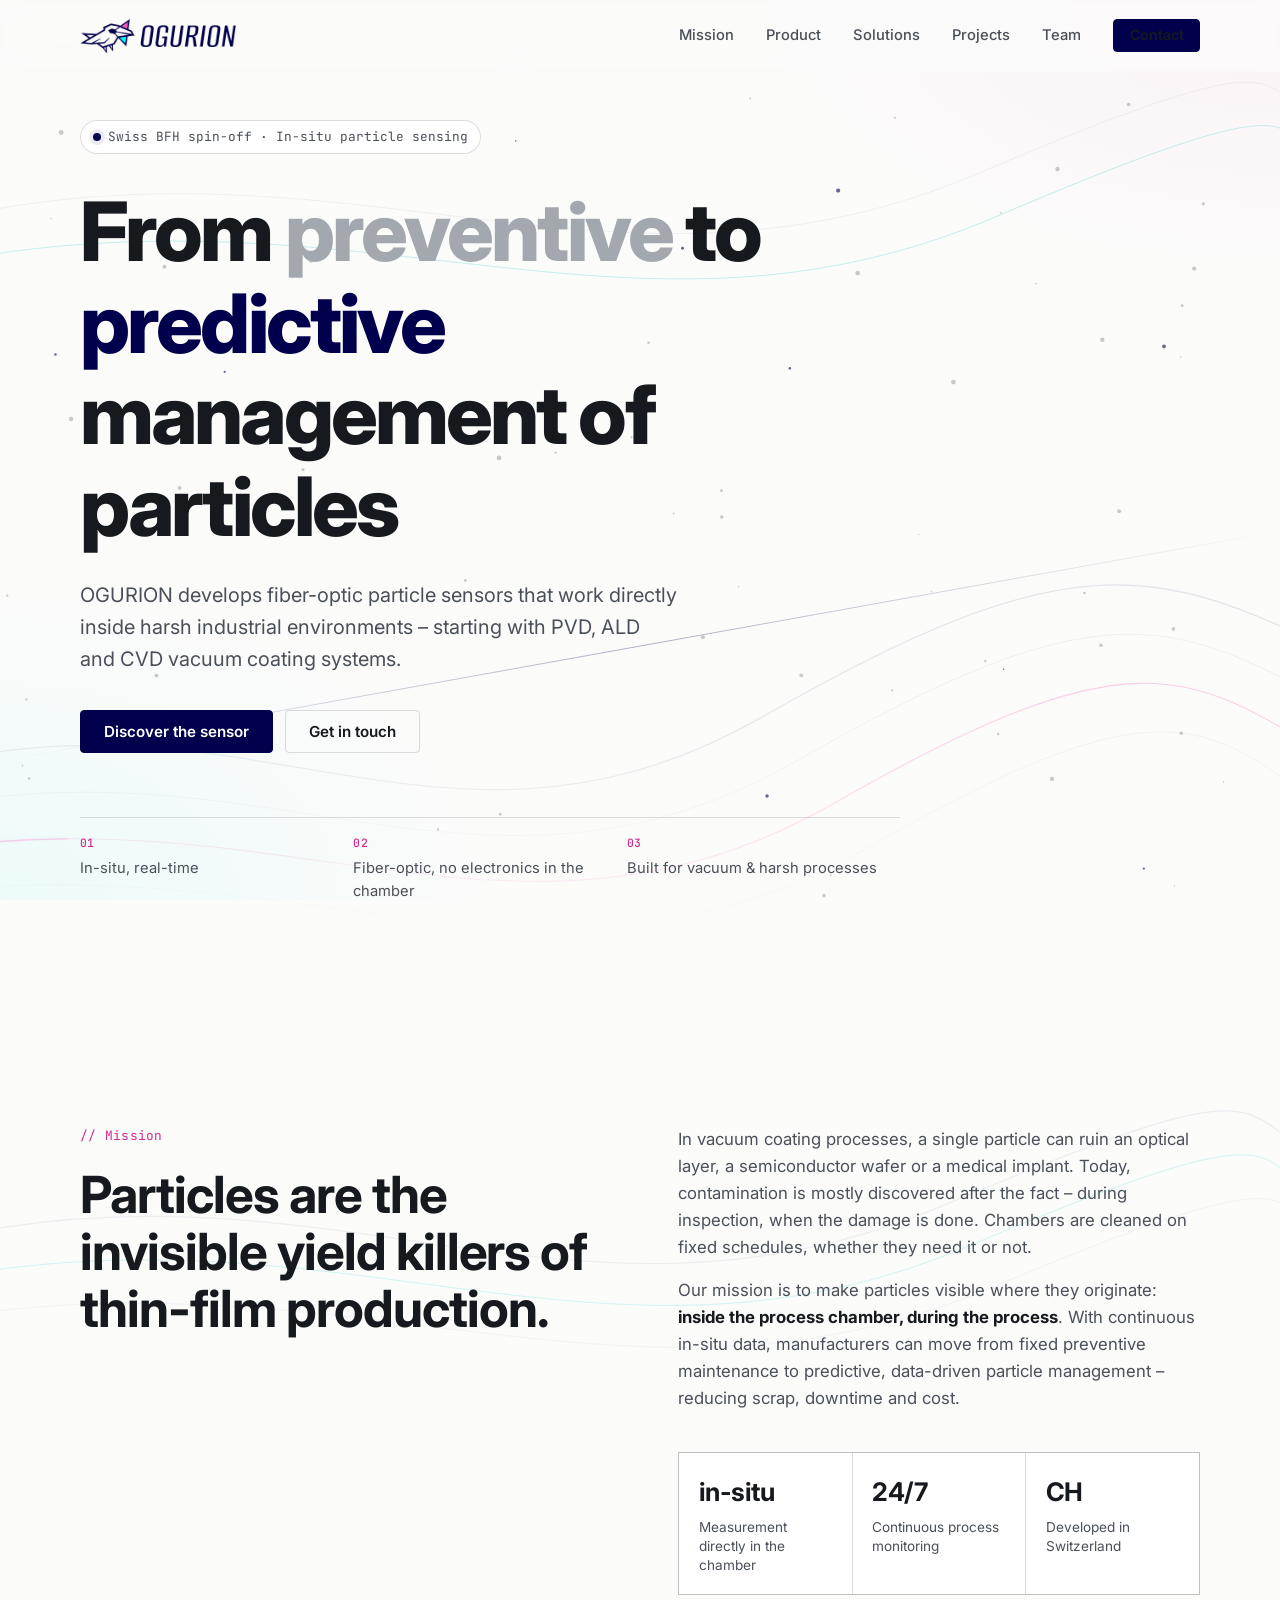
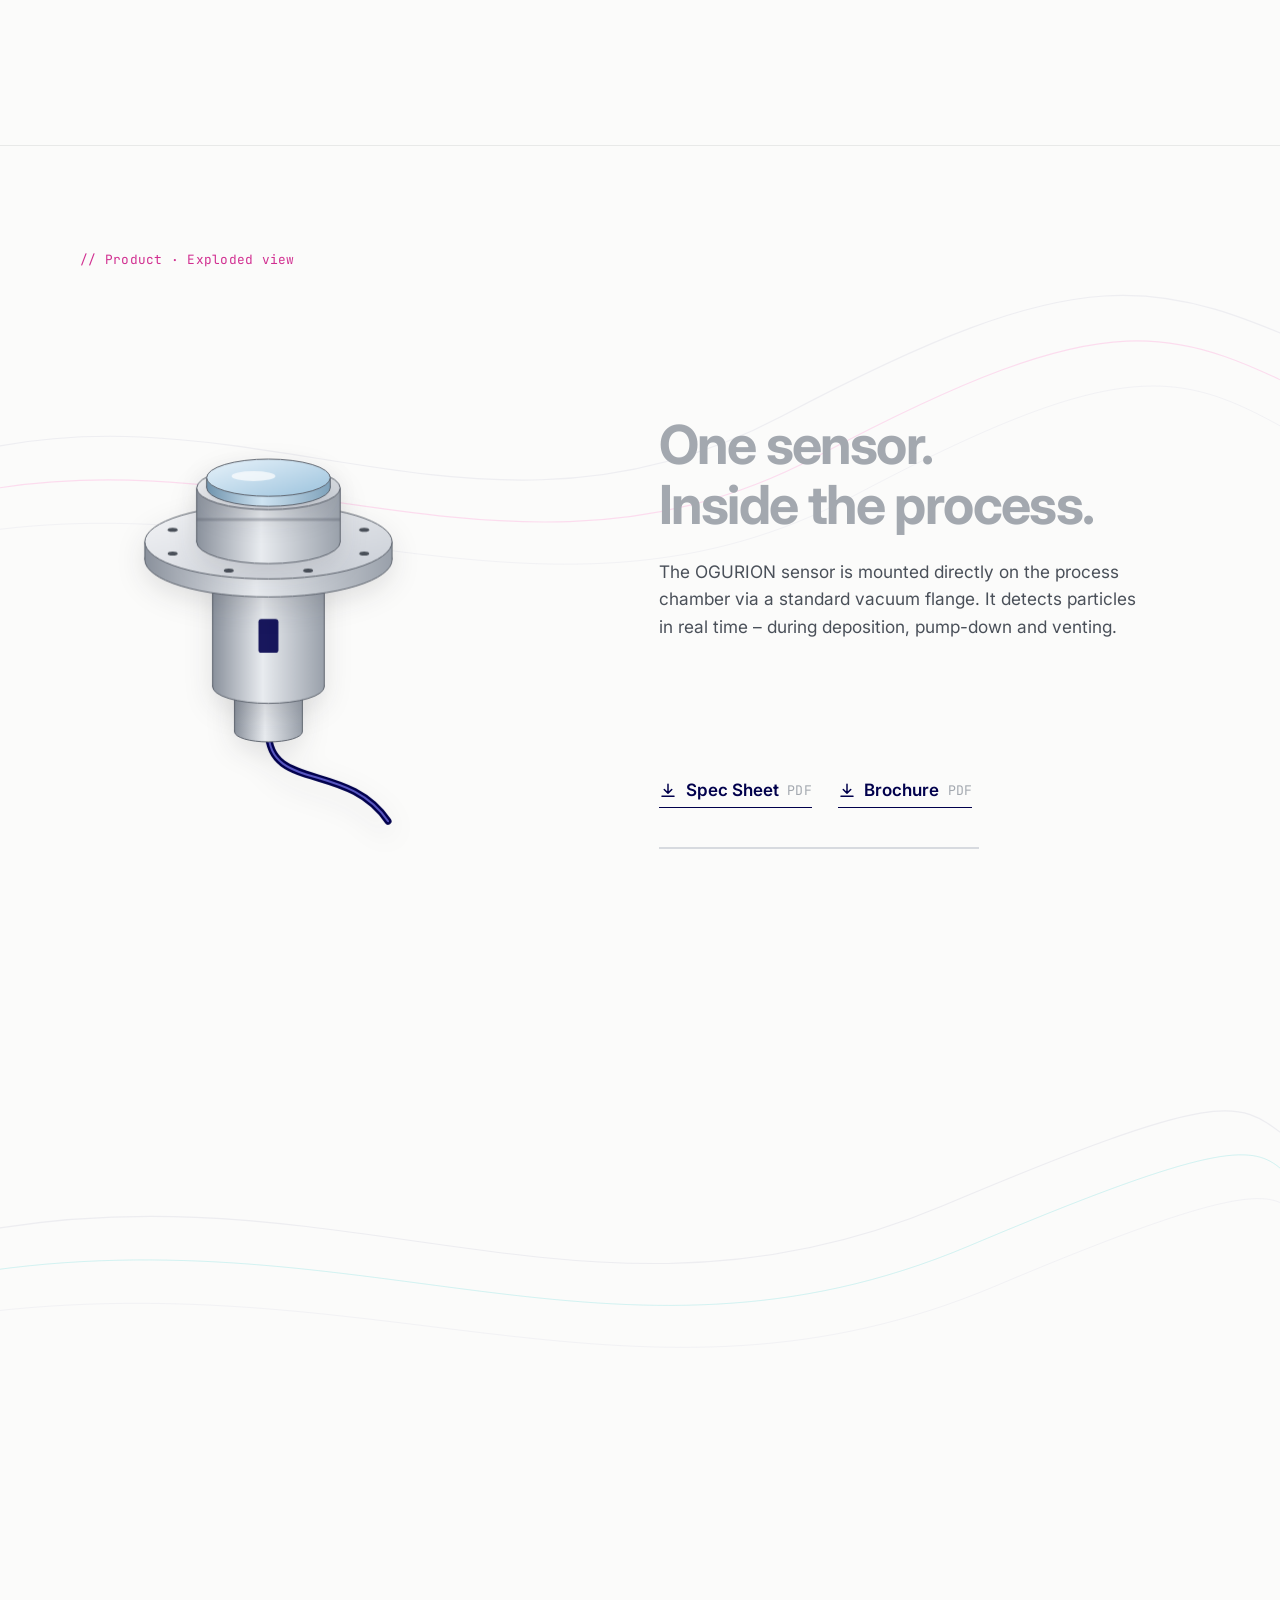
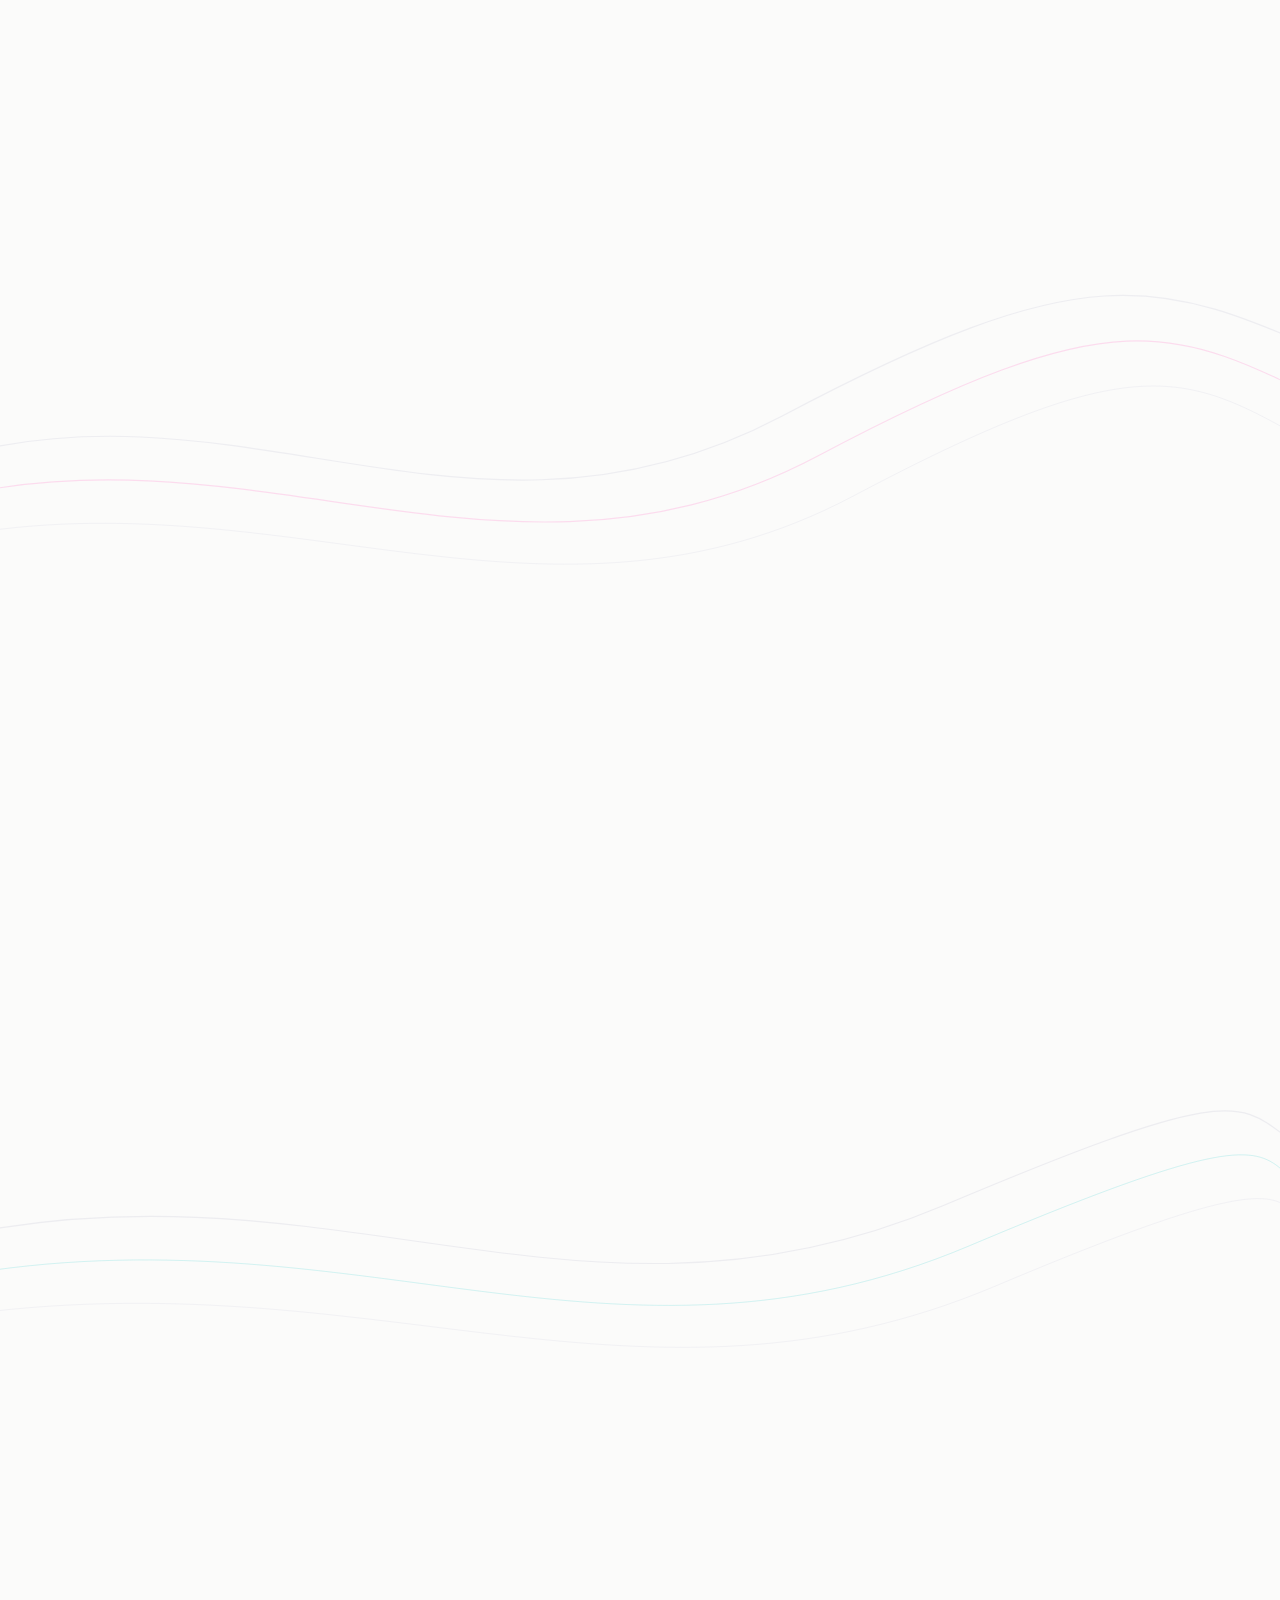
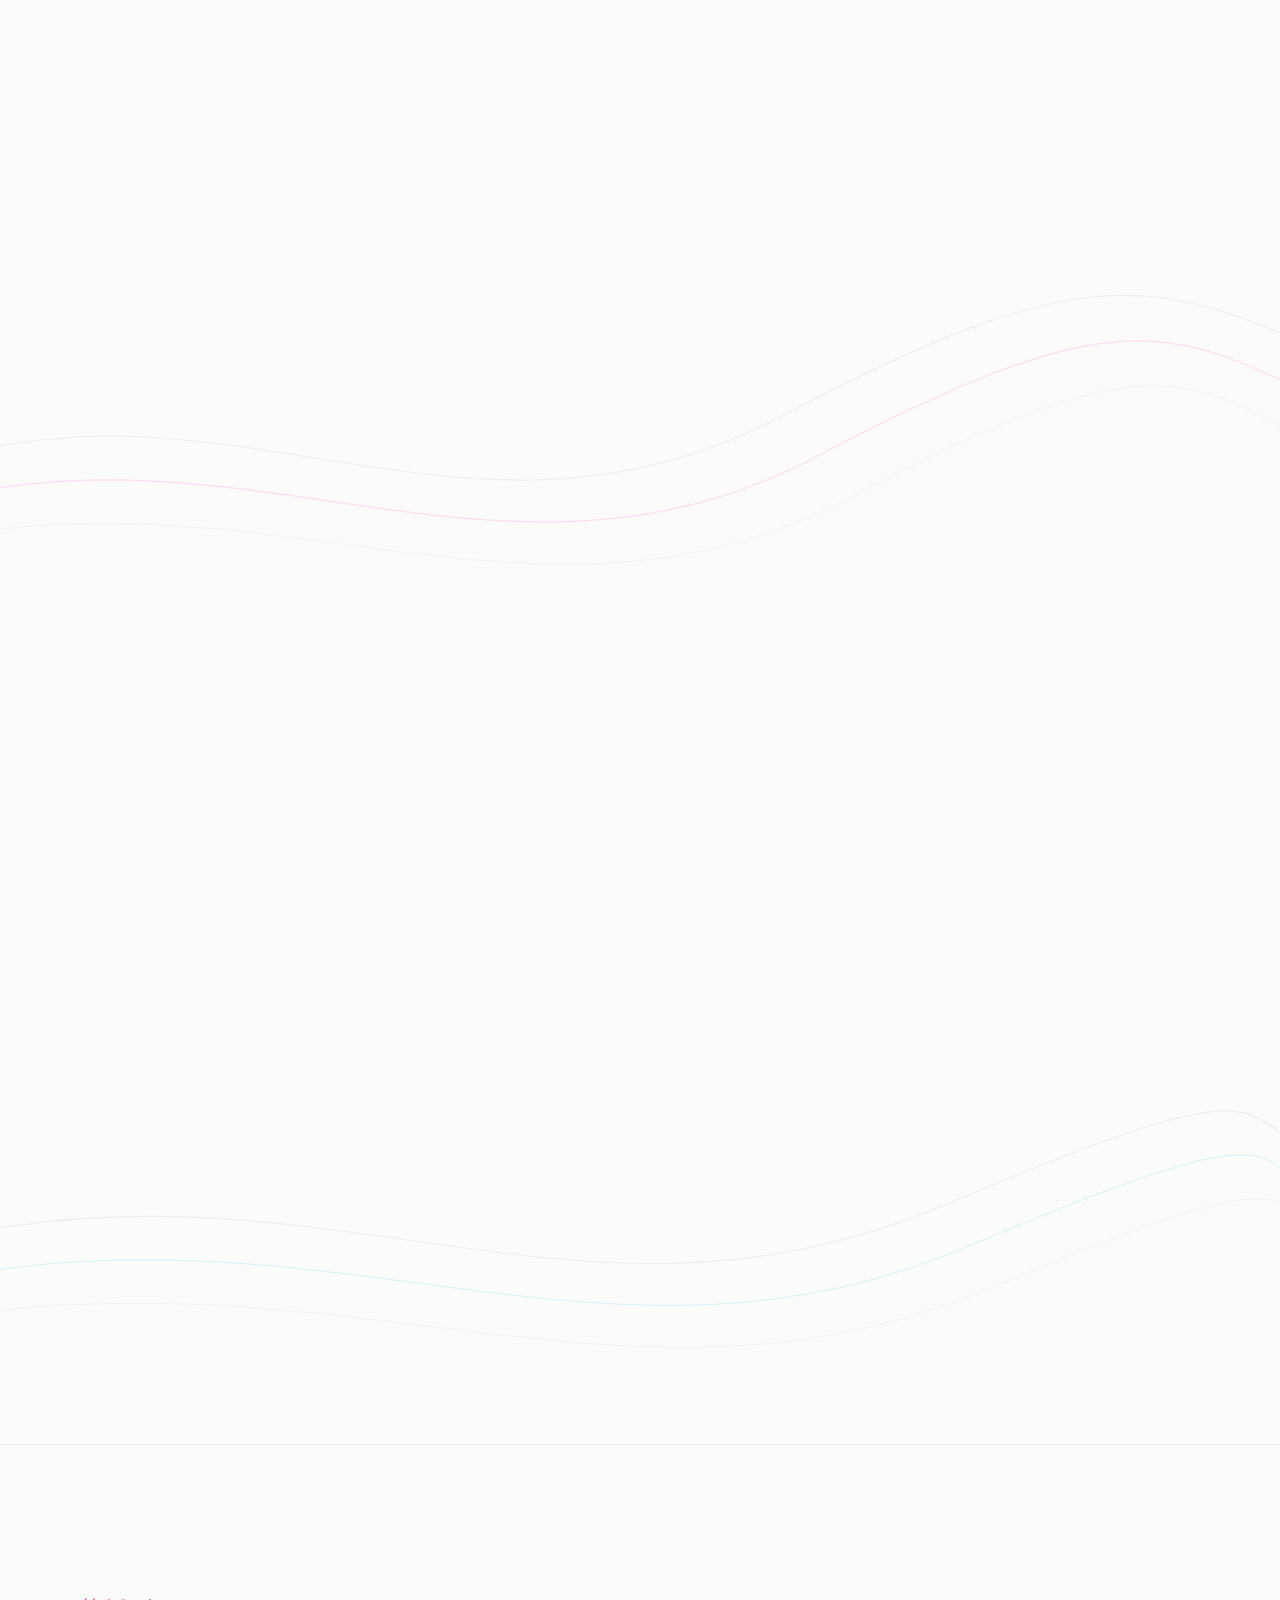
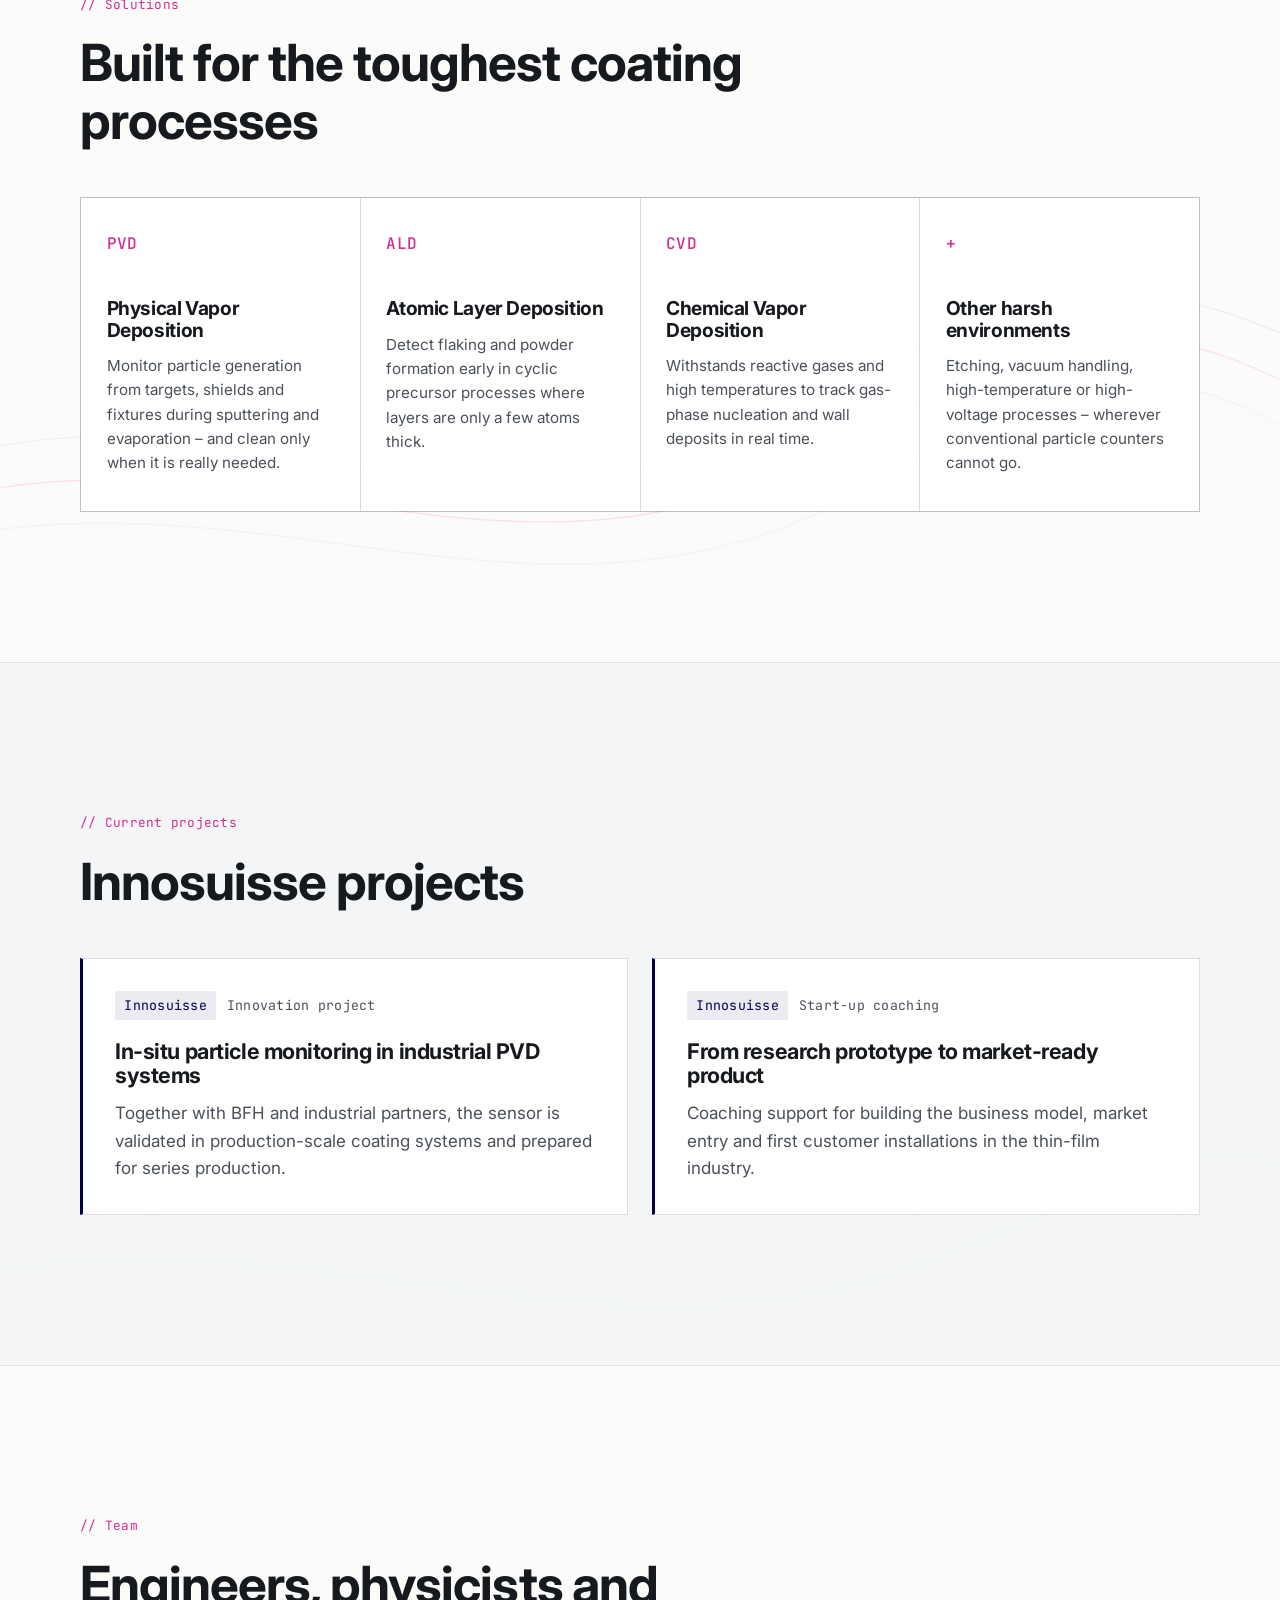
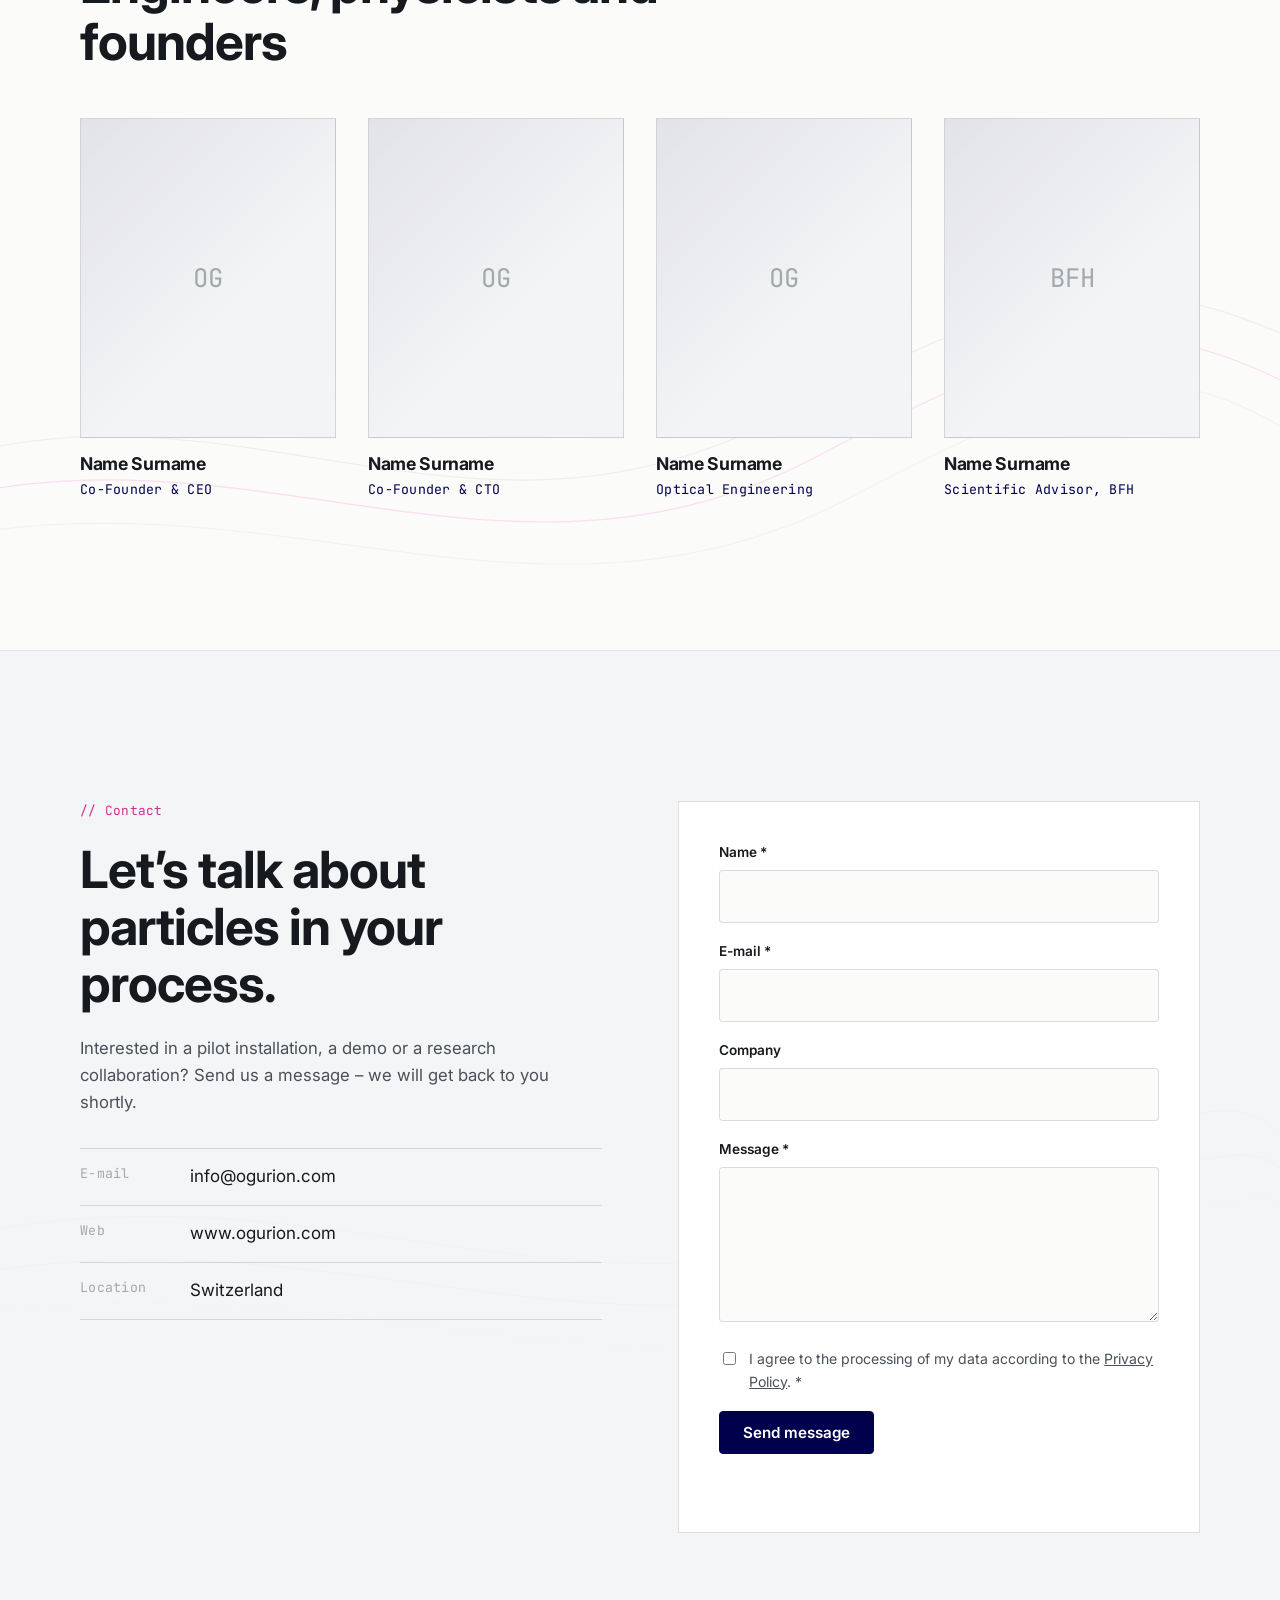
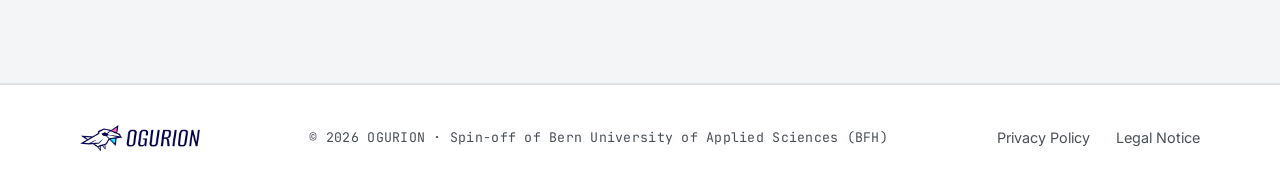
==== commit a6eed601: "Continue fiber lines down the page, soften light pulse - Tile a quieter version of the glass-fiber l" ====
--- a/index.html
+++ b/index.html
@@ -63,6 +63,9 @@
       </div>
     </section>
 
+    <!-- everything below the hero sits on the subtle fiber-line background -->
+    <div class="fiber-bg">
+
     <!-- ===== Mission ===== -->
     <section class="section" id="mission">
       <div class="container grid-2">
@@ -281,6 +284,8 @@
       </div>
     </section>
 
+    </div>
+
   </main>
 
   <!-- ===== Footer ===== -->
--- a/styles.css
+++ b/styles.css
@@ -166,13 +166,18 @@
 .hero-fibers .f-cyan  { stroke: rgba(0, 190, 190, 0.22); stroke-width: 1; }
 /* a soft pulse of light travelling along the pink fiber */
 .hero-fibers .f-pulse {
-  stroke: rgba(var(--pink-rgb), 0.85); stroke-width: 2;
-  stroke-dasharray: 0.06 0.94;
-  animation: fiber-pulse 9s linear infinite;
-  filter: drop-shadow(0 0 3px rgba(var(--pink-rgb), 0.6));
+  stroke: rgba(var(--pink-rgb), 0.45); stroke-width: 1.6;
+  stroke-dasharray: 0.07 0.93;
+  animation: fiber-pulse 12s linear infinite;
+  filter: blur(0.6px) drop-shadow(0 0 2px rgba(var(--pink-rgb), 0.25));
 }
 @keyframes fiber-pulse { from { stroke-dashoffset: 1; } to { stroke-dashoffset: 0; } }
 .hero-inner { position: relative; }
+
+/* the same fiber motif continues more quietly down the rest of the page */
+.fiber-bg {
+  background: url("images/fiber-lines.svg") 0 0 / 100% 1600px repeat-y;
+}
 .eyebrow {
   display: inline-flex; align-items: center; gap: .6em;
   font-family: var(--mono); font-size: .8rem; color: var(--ink-soft);
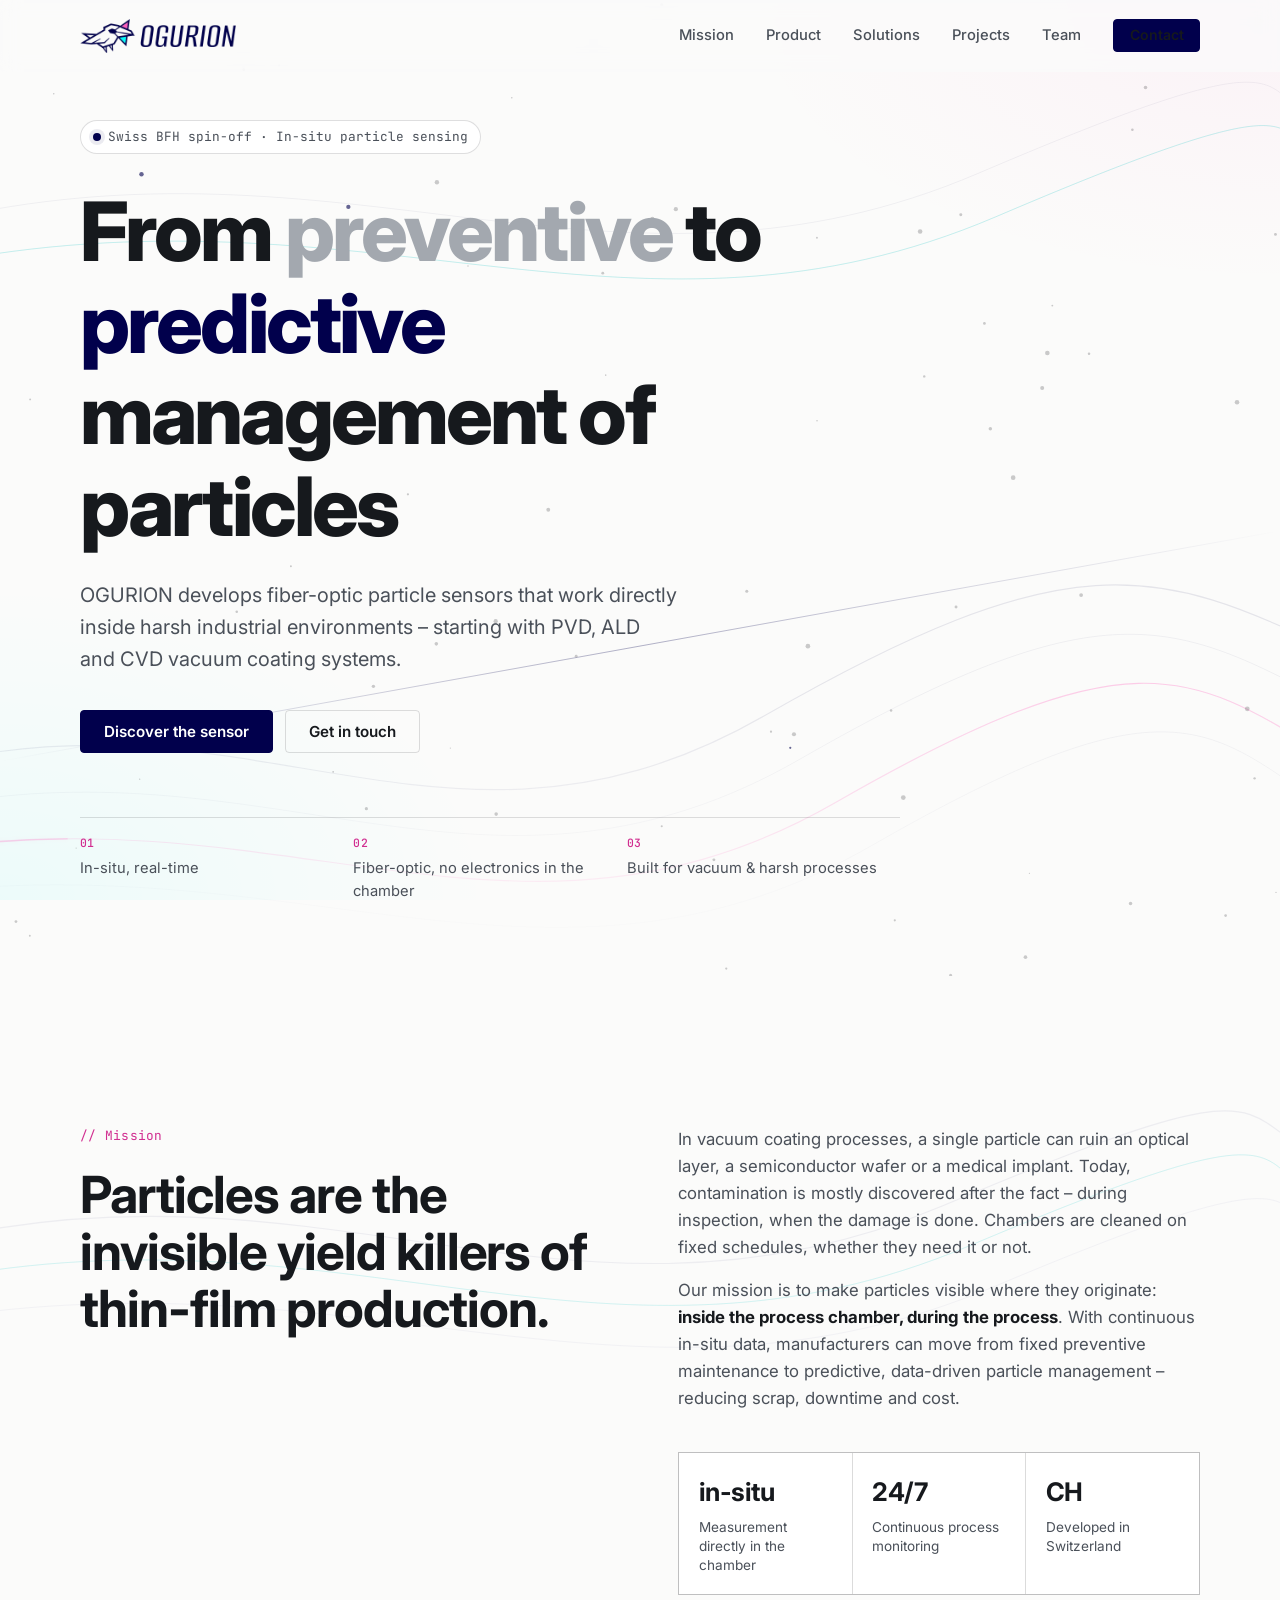
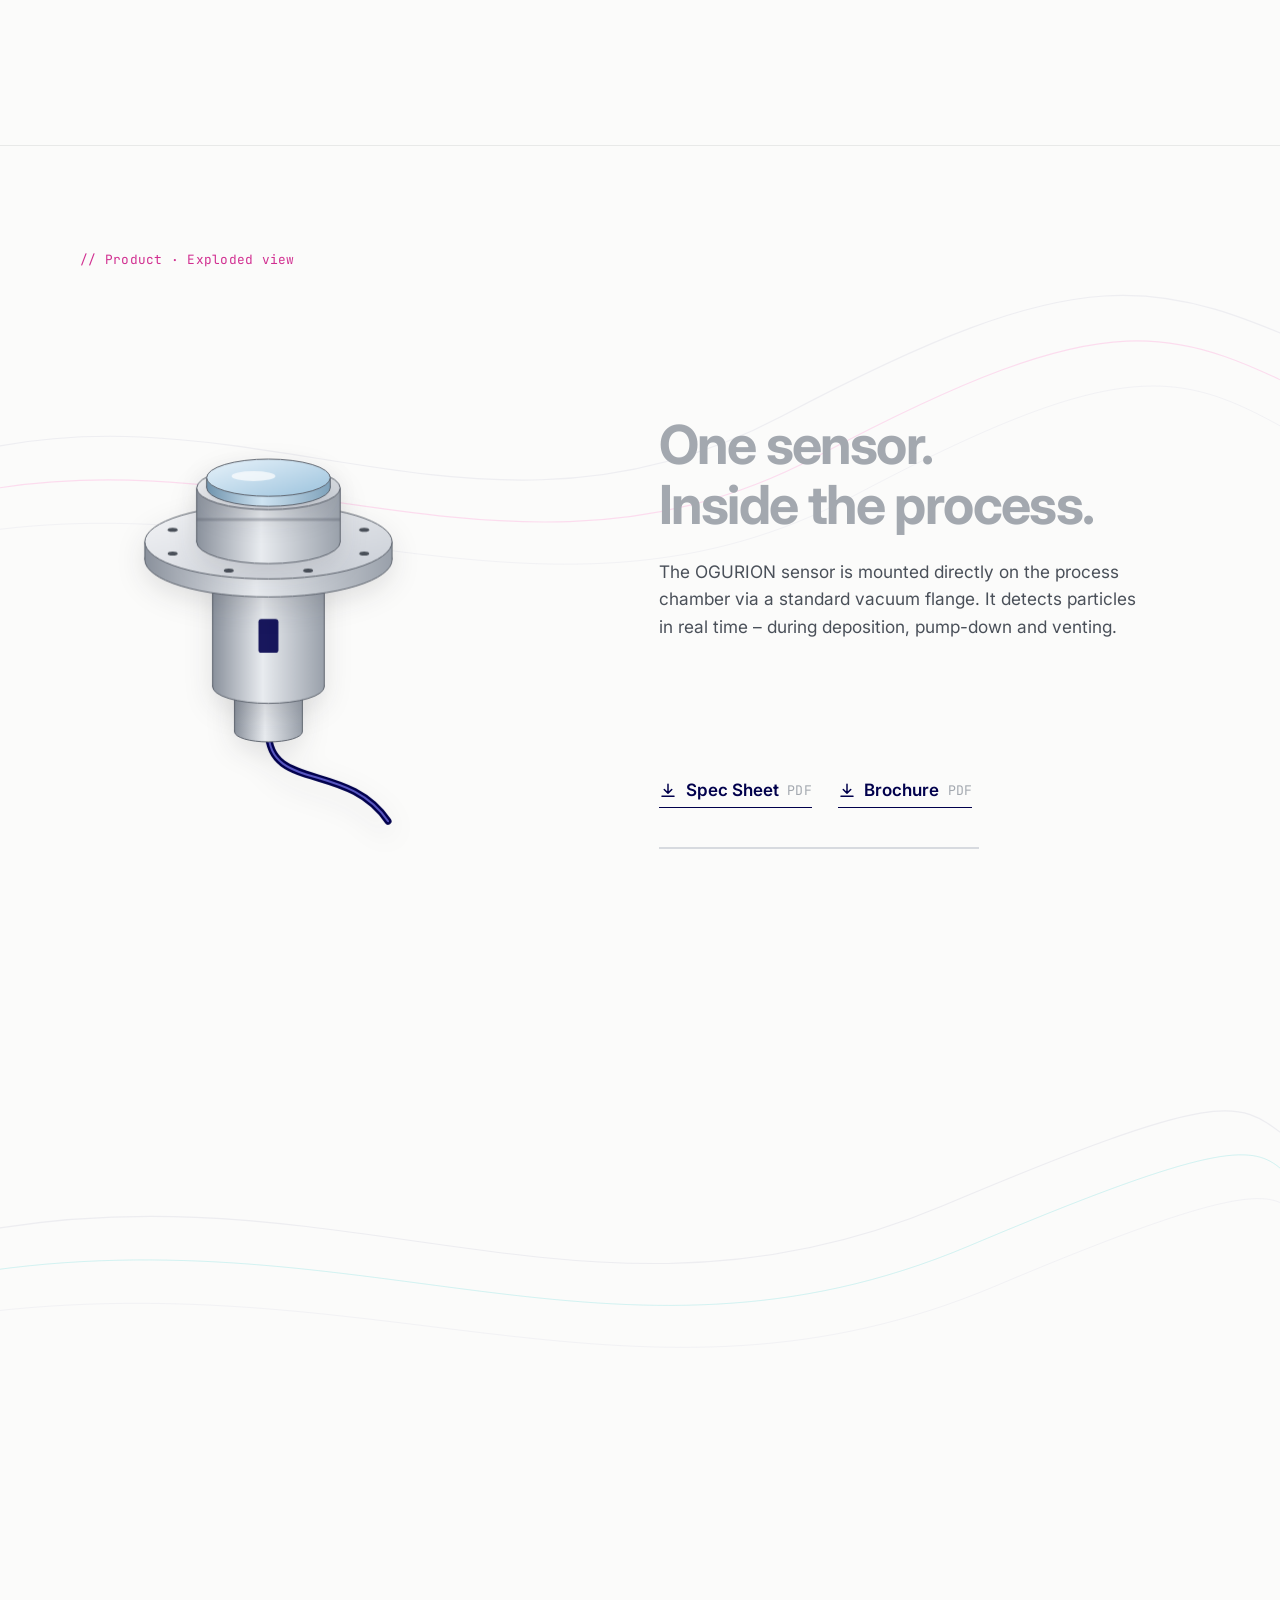
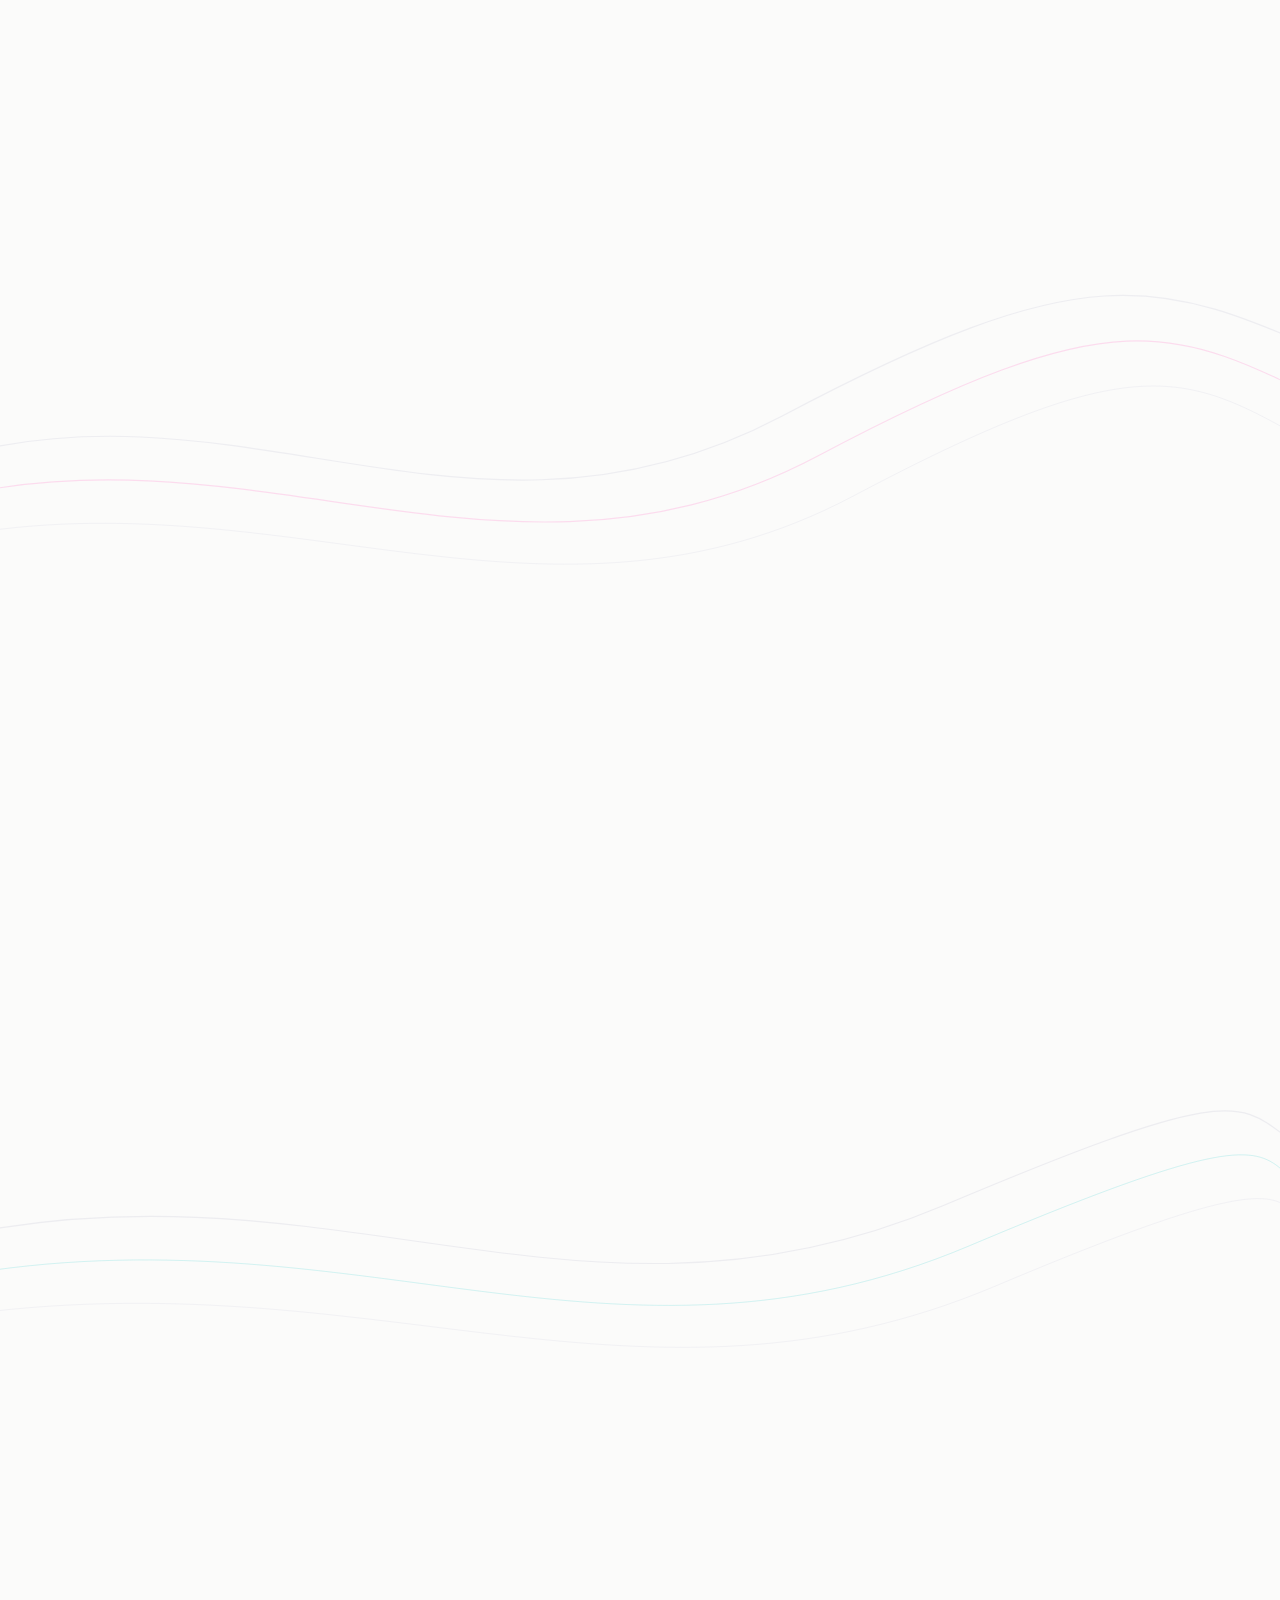
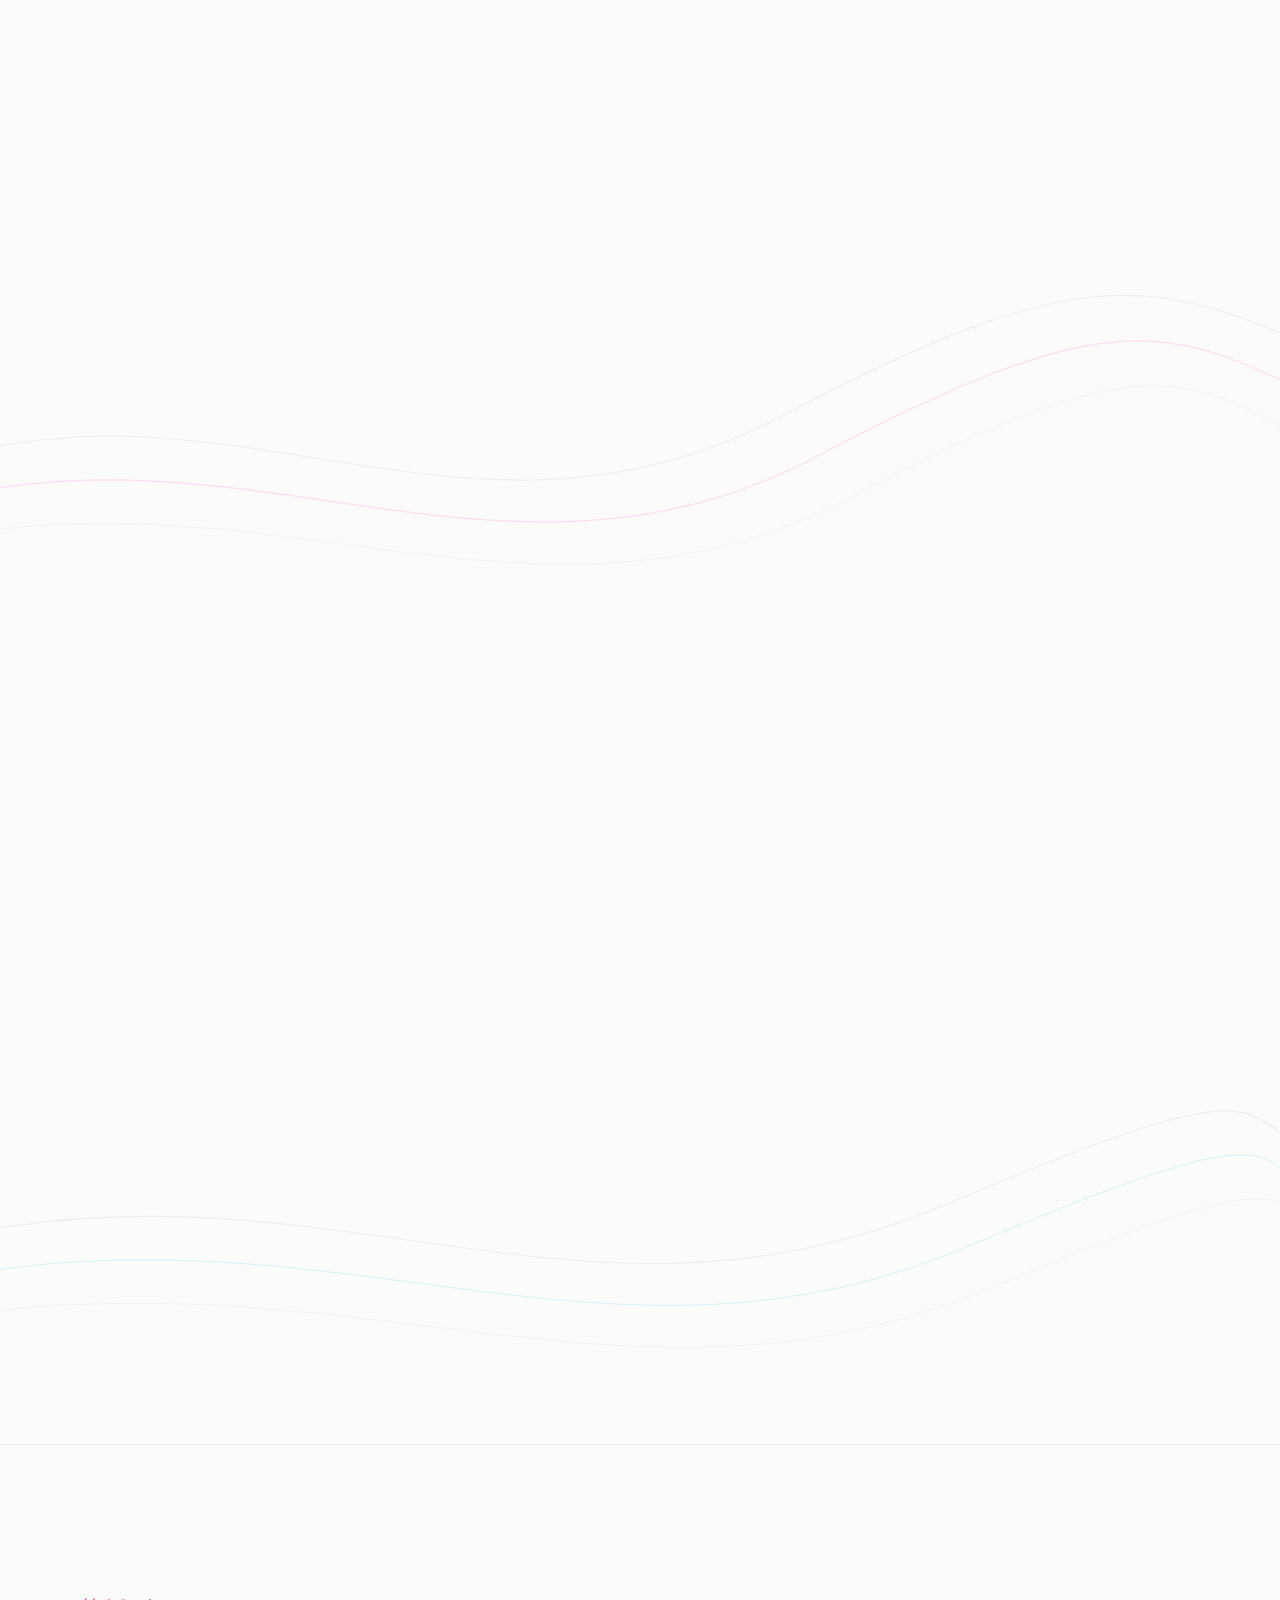
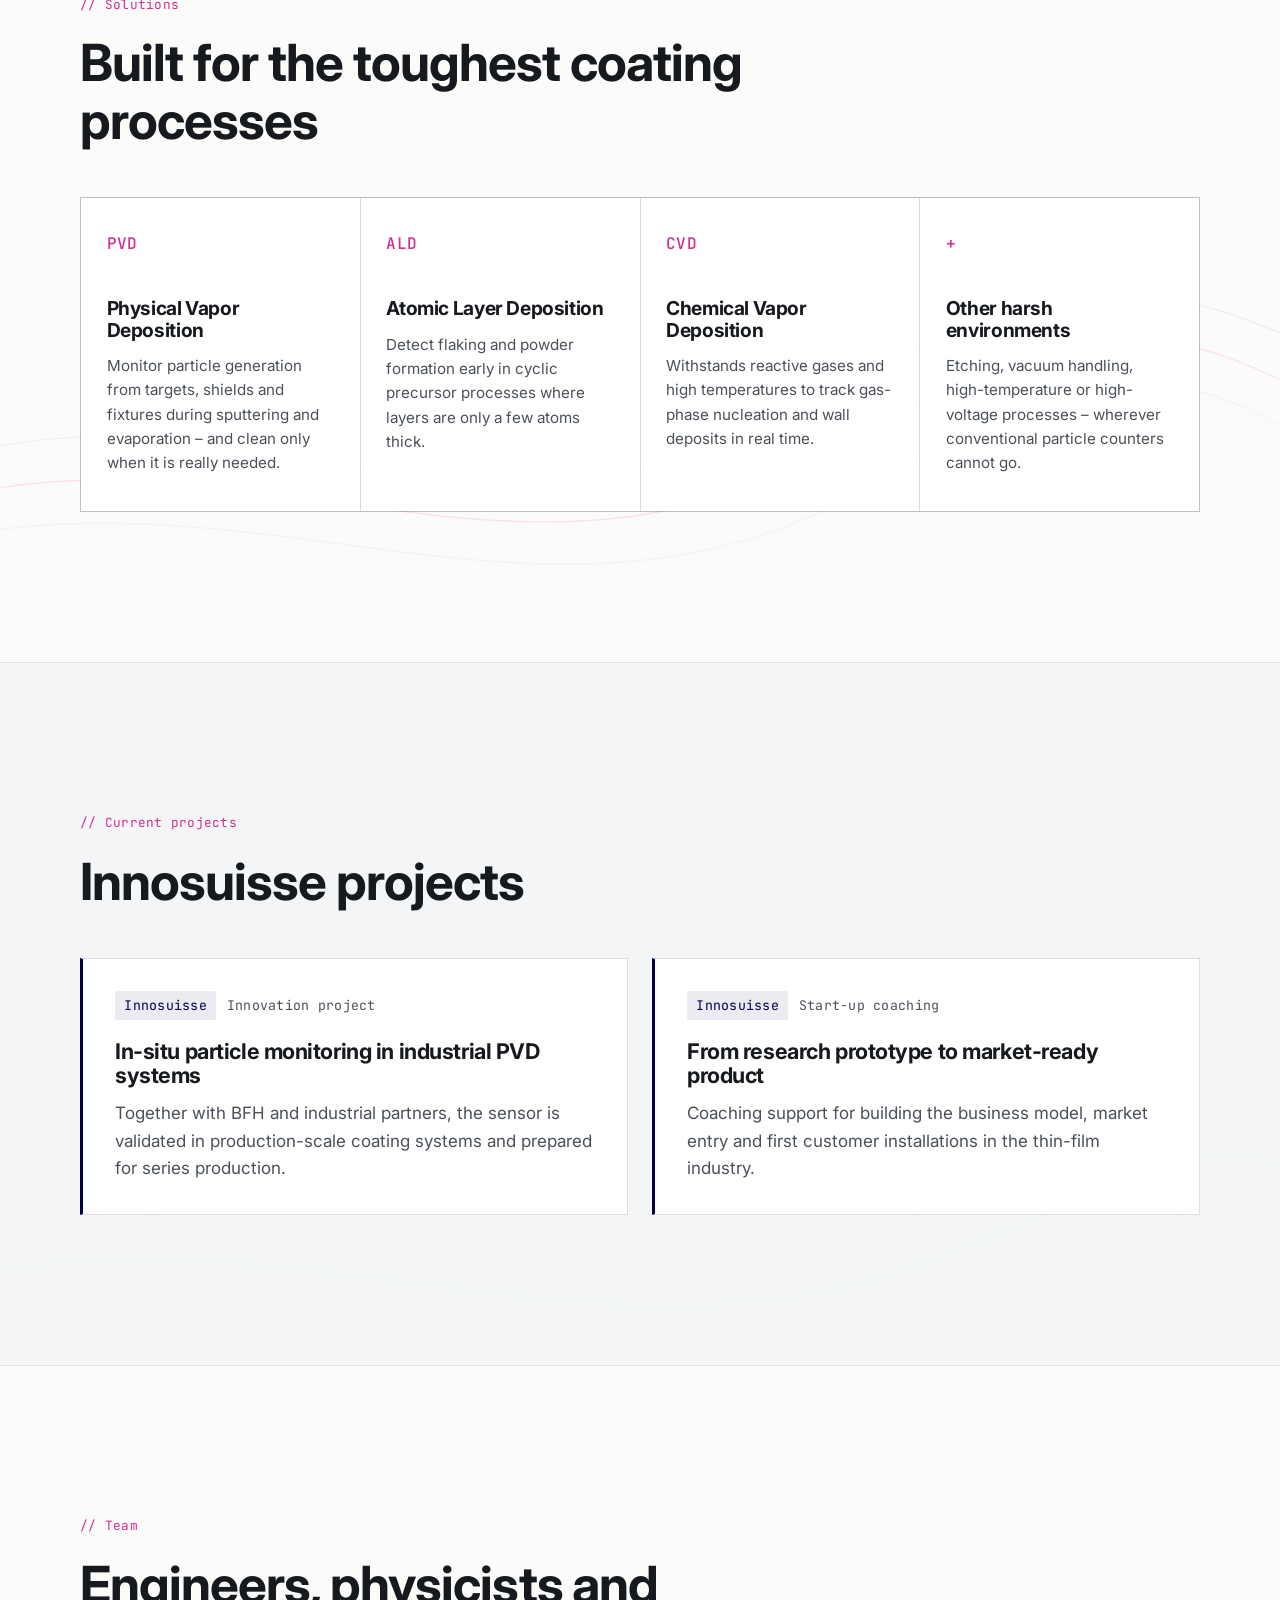
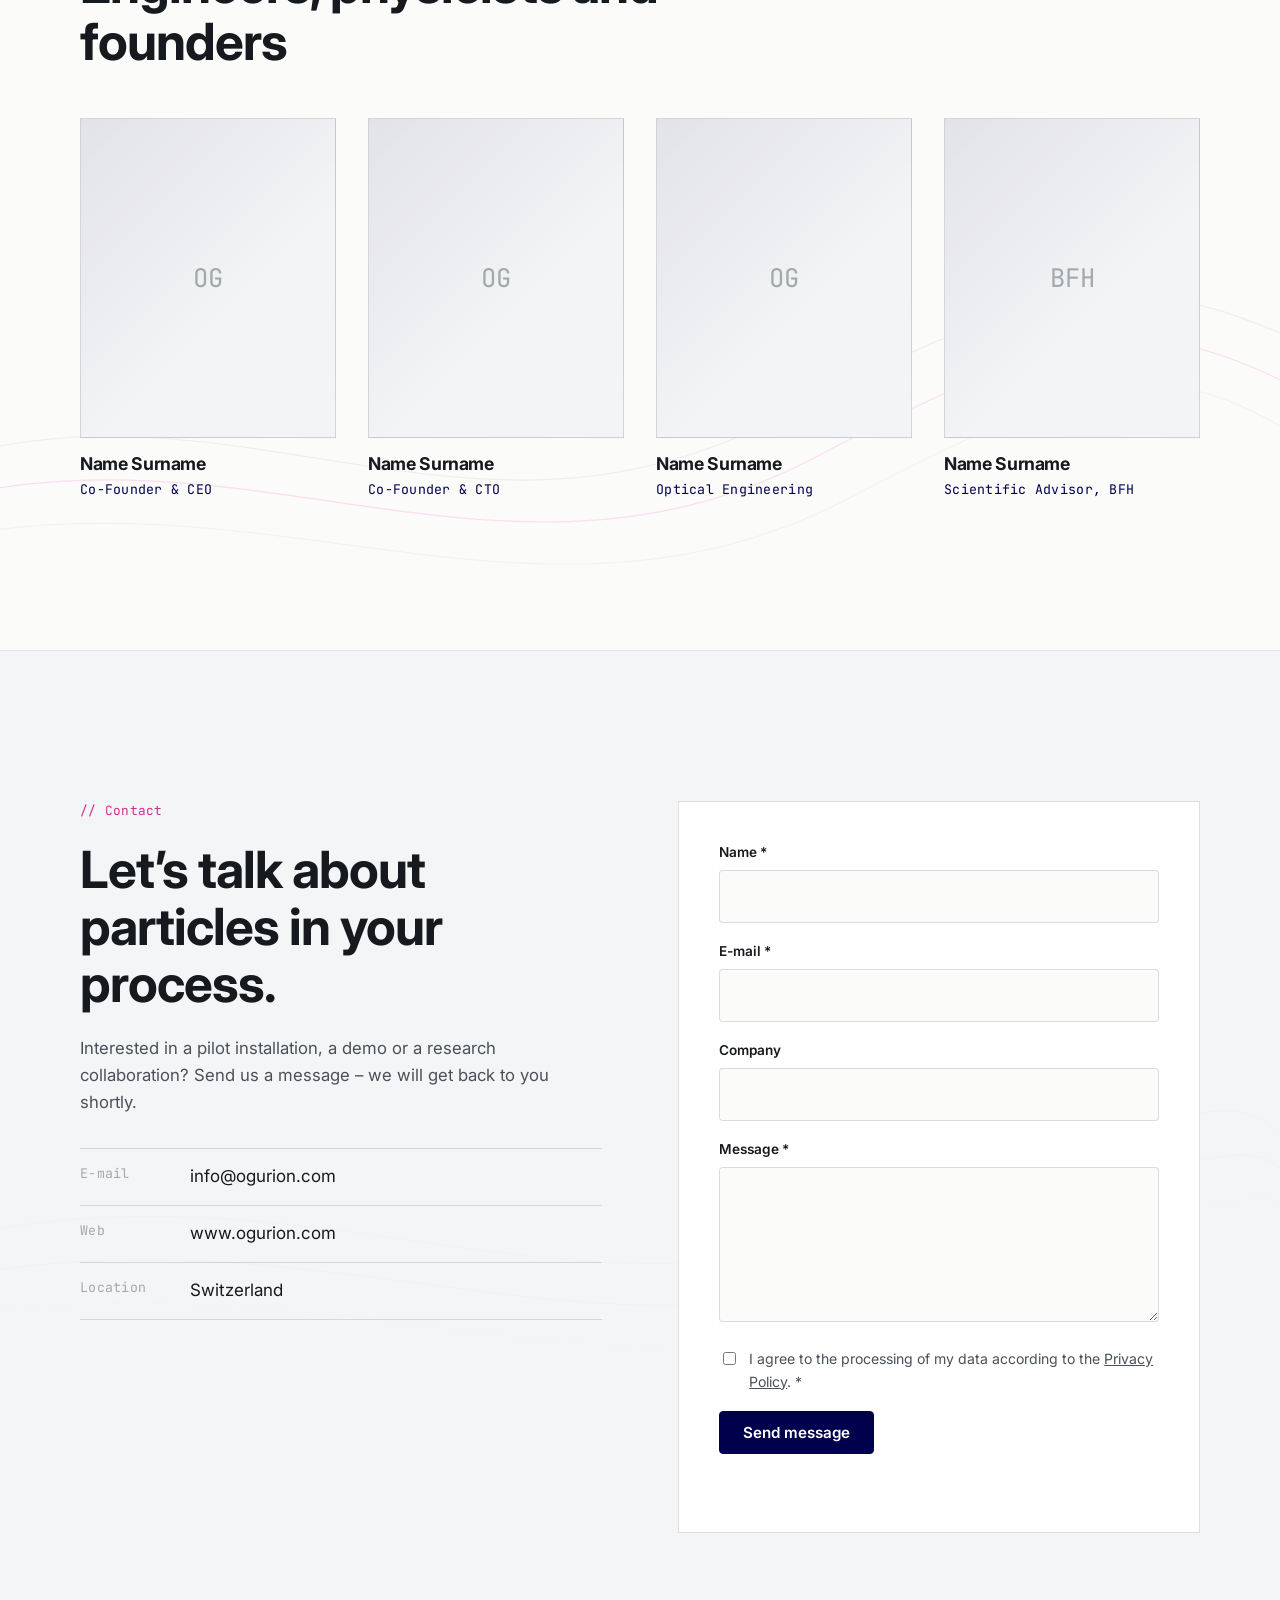
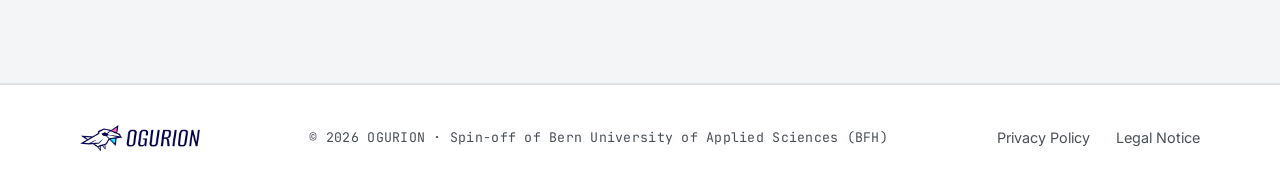
==== commit 7269e756: "Add grid background variant via ?bg=grid for comparison The default stays the glass-fiber lines. Add" ====
--- a/index.html
+++ b/index.html
@@ -10,6 +10,8 @@
   <link rel="preconnect" href="https://fonts.gstatic.com" crossorigin>
   <link href="https://fonts.googleapis.com/css2?family=Inter:wght@300;400;500;600;700;800&family=JetBrains+Mono:wght@400;500&display=swap" rel="stylesheet">
   <link rel="stylesheet" href="styles.css">
+  <!-- background variant: add ?bg=grid to the URL to show the grid instead of the fiber lines -->
+  <script>if (/[?&]bg=grid\b/.test(location.search)) document.documentElement.classList.add('bg-grid');</script>
 </head>
 <body>
 
--- a/styles.css
+++ b/styles.css
@@ -178,6 +178,19 @@
 .fiber-bg {
   background: url("images/fiber-lines.svg") 0 0 / 100% 1600px repeat-y;
 }
+
+/* alternative background (URL ?bg=grid): fine technical grid instead of fiber lines */
+.bg-grid body {
+  background-image:
+    linear-gradient(var(--line) 1px, transparent 1px),
+    linear-gradient(90deg, var(--line) 1px, transparent 1px),
+    linear-gradient(rgba(22,25,29,.035) 1px, transparent 1px),
+    linear-gradient(90deg, rgba(22,25,29,.035) 1px, transparent 1px);
+  background-size: 160px 160px, 160px 160px, 32px 32px, 32px 32px;
+  background-attachment: scroll;
+}
+.bg-grid .hero-fibers { display: none; }
+.bg-grid .fiber-bg { background: none; }
 .eyebrow {
   display: inline-flex; align-items: center; gap: .6em;
   font-family: var(--mono); font-size: .8rem; color: var(--ink-soft);
